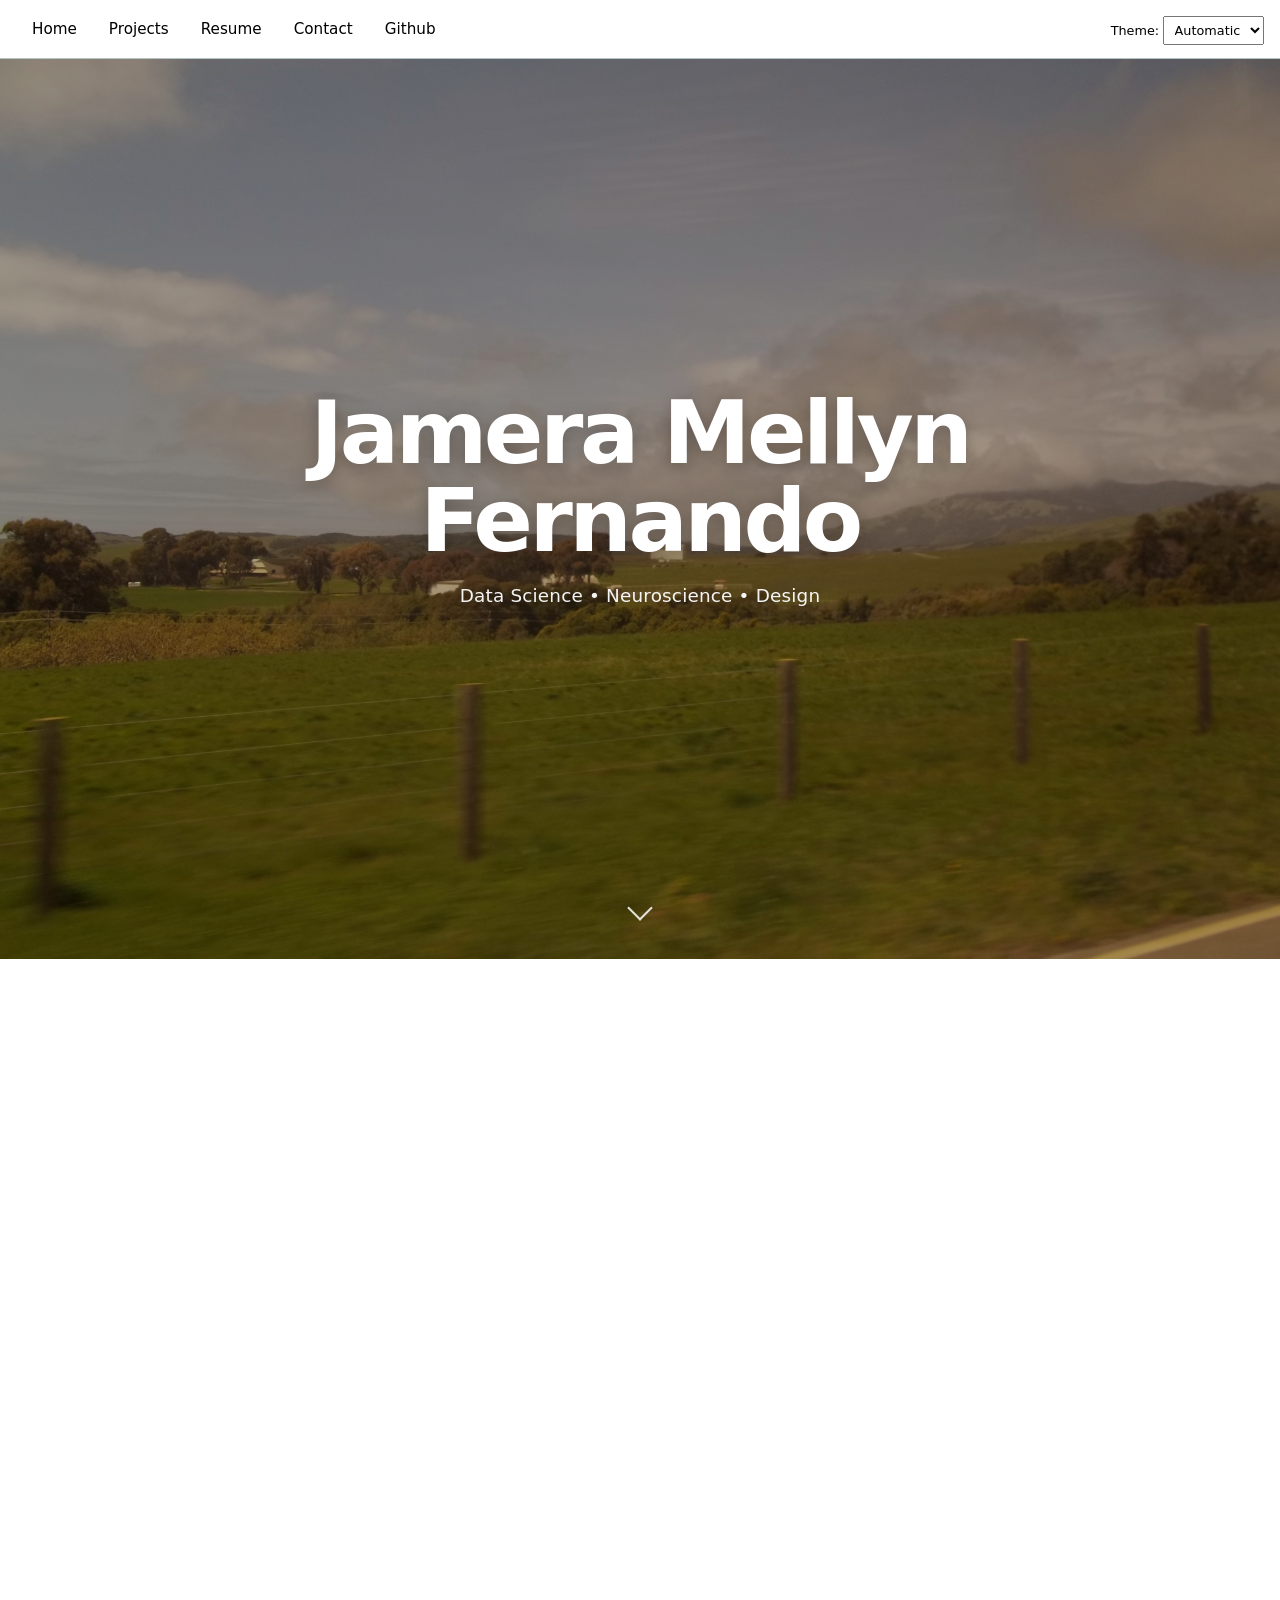
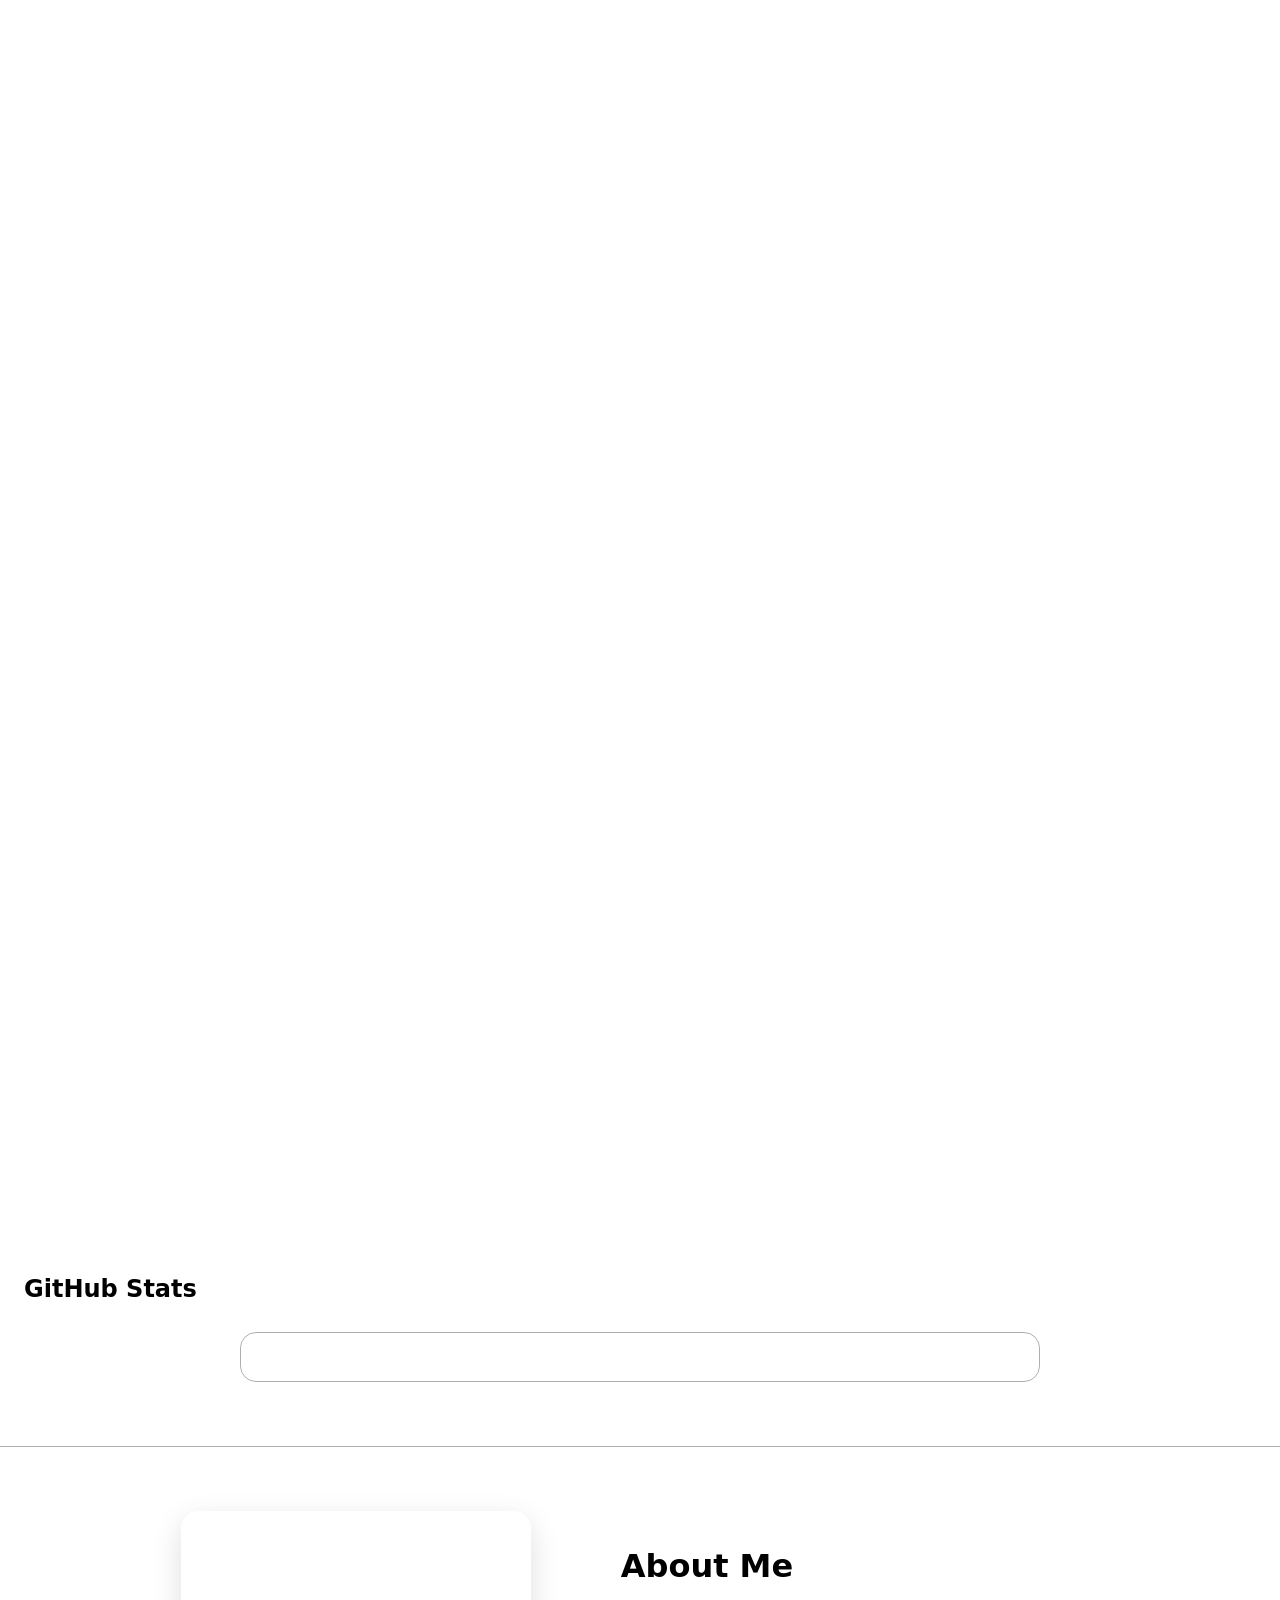
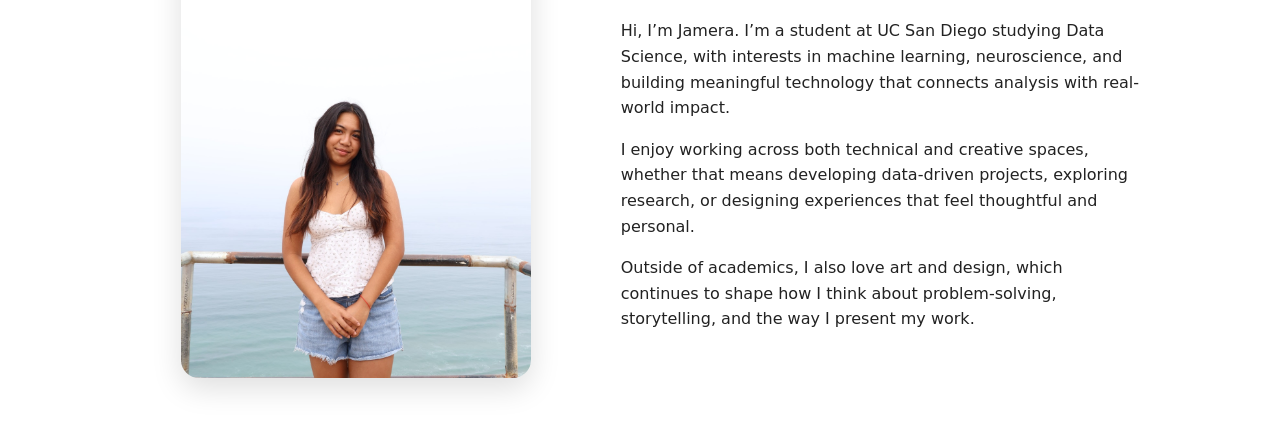
==== index.html @ cb75e7e5 "try_again" ====
<!DOCTYPE html>
<html lang="en">
<head>
  <meta charset="UTF-8">
  <meta name="viewport" content="width=device-width, initial-scale=1.0">
  <title>Jamera Fernando Portfolio</title>

  <script type="module" src="./global.js"></script>
  <script src="index.js" type="module" defer></script>


  
  <style>
    html {
      --color-accent: rgba(186, 206, 215, 1);
      accent-color: var(--color-accent);
      scroll-behavior: smooth;
      color-scheme: light dark;
    }

    .color-scheme {
      position: absolute;
      top: 1rem;
      right: 1rem;
      font-size: 80%;
      z-index: 1001;
    }

    select {
      font: inherit;
      padding: 0.3rem 0.4rem;
    }
  
    * {
      box-sizing: border-box;
    }
  
    body {
      margin: 0;
      font-family: Inter, ui-sans-serif, system-ui, -apple-system, BlinkMacSystemFont, "Segoe UI", sans-serif;
      line-height: 1.6;
      background: Canvas;
      color: CanvasText;
    }
  
    nav {
      --border-color: oklch(50% 10% 200 / 40%);
      position: sticky;
      top: 0;
      z-index: 1000;
      backdrop-filter: blur(8px);
      border-bottom: 1px solid var(--border-color);
      padding: 0.5rem 1rem;
    }
  
    nav a {
      display: inline-block;
      text-decoration: none;
      color: inherit;
      padding: 0.55rem 1rem;
      border-radius: 0.5rem;
      transition: background-color 0.2s ease, color 0.2s ease;
      font-size: 0.95rem;
    }
  
    nav a:hover {
      background-color: color-mix(in oklch, var(--color-accent), canvas 85%);
    }
  
    nav a.current {
      background-color: color-mix(in oklch, var(--color-accent), canvas 80%);
      font-weight: 600;
    }
  
    section {
      padding: 4rem 1.5rem;
    }
  
    .hero {
      min-height: 100vh;
      display: flex;
      align-items: center;
      justify-content: center;
      text-align: center;
      position: relative;
      padding: 2rem;
      background: url("images/IMG_1749.JPG") center / cover no-repeat;
      overflow: hidden;
    }
  
    .hero::before {
      content: "";
      position: absolute;
      inset: 0;
      background: rgba(0, 0, 0, 0.35);
      z-index: 0;
    }
  
    .hero-content {
      position: relative;
      z-index: 1;
      color: white;
      text-align: center;
      max-width: 800px;
      padding: 0 1rem;
    }
  
    .hero-content h1 {
      font-size: clamp(2.8rem, 7vw, 5.5rem);
      margin: 0;
      letter-spacing: -0.04em;
      line-height: 1;
      text-shadow: 0 4px 18px rgba(0, 0, 0, 0.25);
    }
  
    .hero-content p {
      margin-top: 1rem;
      font-size: 1.15rem;
      opacity: 0.95;
      letter-spacing: 0.01em;
      text-shadow: 0 2px 10px rgba(0, 0, 0, 0.25);
    }
  
    .scroll-arrow {
      position: absolute;
      bottom: 2rem;
      left: 50%;
      transform: translateX(-50%);
      width: 28px;
      height: 28px;
      z-index: 1;
      opacity: 0.85;
      transition: transform 0.2s ease, opacity 0.2s ease;
    }
  
    .scroll-arrow::before {
      content: "";
      display: block;
      width: 16px;
      height: 16px;
      margin: 0 auto;
      border-right: 2px solid white;
      border-bottom: 2px solid white;
      transform: rotate(45deg);
    }
  
    .scroll-arrow:hover {
      transform: translateX(-50%) translateY(4px);
      opacity: 1;
    }
  
    .about {
      background: Canvas;
      border-top: 1px solid color-mix(in oklch, CanvasText, Canvas 75%);
    }
  
    .about-container {
      max-width: 1000px;
      margin: 0 auto;
      display: grid;
      grid-template-columns: 1fr 1.2fr;
      gap: 3rem;
      align-items: center;
    }
  
    .about img {
      width: 100%;
      max-width: 350px;
      border-radius: 18px;
      display: block;
      margin: 0 auto;
      box-shadow: 0 10px 30px color-mix(in oklch, CanvasText, Canvas 90%);
    }
  
    .about-text h2 {
      margin-top: 0;
      font-size: 2rem;
    }
  
    .about-text p {
      font-size: 1rem;
      color: color-mix(in oklch, CanvasText, Canvas 25%);
      margin-bottom: 1rem;
    }
  
    .fade-section {
      opacity: 0;
      transform: translateY(32px);
      transition: opacity 0.8s ease, transform 0.8s ease;
      will-change: opacity, transform;
    }
  
    .fade-section.visible {
      opacity: 1;
      transform: translateY(0);
    }
  
    @media (max-width: 768px) {
      .about-container {
        grid-template-columns: 1fr;
        text-align: center;
      }
  
      .hero-content h1 {
        font-size: clamp(2.4rem, 11vw, 4rem);
      }
  
      .hero-content p {
        font-size: 1rem;
      }
  
      .about-text h2 {
        font-size: 1.7rem;
      }
    }
    .projects {
      display: grid;
      grid-template-columns: repeat(3, minmax(0, 1fr));
      gap: 1.5rem;
    }

    /*
    .projects article img {
      width: 100%;
      height: 150px;      
      object-fit: cover;   
      border-radius: 12px;
    }
    */

    .projects article {
      border: 1px solid color-mix(in oklch, CanvasText, Canvas 75%);
      border-radius: 16px;
      padding: 1rem;
    }

    /* ==========================
      GITHUB STATS STYLING
      ========================== */

    #profile-stats {
      max-width: 800px;
      margin: 1.5rem auto 0;
      padding: 1.5rem;
      border: 1px solid color-mix(in oklch, CanvasText, Canvas 75%);
      border-radius: 16px;
      background: Canvas;
    }

    #profile-stats dl {
      display: grid;
      grid-template-columns: repeat(4, 1fr);
      text-align: center;
      gap: 0.5rem;
      margin: 0;
    }

    #profile-stats dt {
      grid-row: 1;
      font-size: 0.9rem;
      color: color-mix(in oklch, CanvasText, Canvas 40%);
    }

    #profile-stats dd {
      grid-row: 2;
      margin: 0;
      font-size: 1.5rem;
      font-weight: 600;
    }
  </style>
</head>

<body>
  <!-- <ul>
    <li><a href="#home" class="nav-link ">Home</a></li>
    <li><a href="#about" class="nav-link">About</a></li>
    <li><a href="projects/">Projects</a></li>
    <li><a href="resume/">Resume</a></li>
    <li><a href="contact/">Contact</a></li>
    <li><a href="https://github.com/jameramellyn" target="_blank">Github</a></li>
  </ul> -->

  <section id="home" class="hero fade-section">
    <div class="hero-content">
      <h1>Jamera Mellyn Fernando</h1>
      <p>Data Science • Neuroscience • Design</p>
    </div>

    <a href="#about" class="scroll-arrow" aria-label="Scroll down"></a>
  </section>

  <section class="latest-projects fade-section">
    <h2>Latest Projects</h2>
    <div class="projects">
      <!-- Dynamically added projects go here -->
    </div>
  </section>
  
  <section class="github-stats fade-section">
    <h2>GitHub Stats</h2>
    <div id="profile-stats">
      <!-- Dynamically added GitHub stats go here -->
    </div>
  </section>

  <section id="about" class="about fade-section">
    <div class="about-container">
      <div class="about-image">
        <img src="images/IMG_3973.JPG" alt="Portrait of Jamera Fernando">
      </div>

      <div class="about-text">
        <h2>About Me</h2>
        <p>
          Hi, I’m Jamera. I’m a student at UC San Diego studying Data Science, with interests in machine learning,
          neuroscience, and building meaningful technology that connects analysis with real-world impact.
        </p>
        <p>
          I enjoy working across both technical and creative spaces, whether that means developing data-driven projects,
          exploring research, or designing experiences that feel thoughtful and personal.
        </p>
        <p>
          Outside of academics, I also love art and design, which continues to shape how I think about problem-solving,
          storytelling, and the way I present my work.
        </p>
      </div>
    </div>
  </section>

  <script>
    const fadeSections = document.querySelectorAll('.fade-section');

    const fadeObserver = new IntersectionObserver((entries) => {
      entries.forEach((entry) => {
        if (entry.isIntersecting) {
          entry.target.classList.add('visible');
        }
      });
    }, {
      threshold: 0.15
    });

    fadeSections.forEach((section) => {
      fadeObserver.observe(section);
    });

    // const sections = document.querySelectorAll('section[id]');
    // const navLinks = document.querySelectorAll('.nav-link');

    // const navObserver = new IntersectionObserver((entries) => {
    //   entries.forEach((entry) => {
    //     if (entry.isIntersecting) {
    //       const activeId = entry.target.getAttribute('id');

    //       navLinks.forEach((link) => {
    //         link.classList.remove('current');
    //         if (link.getAttribute('href') === `#${activeId}`) {
    //           link.classList.add('current');
    //         }
    //       });
    //     }
    //   });
    // }, {
    //   threshold: 0.55
    // });

    // sections.forEach((section) => {
    //   navObserver.observe(section);
    // });
  </script>
</body>
</html>
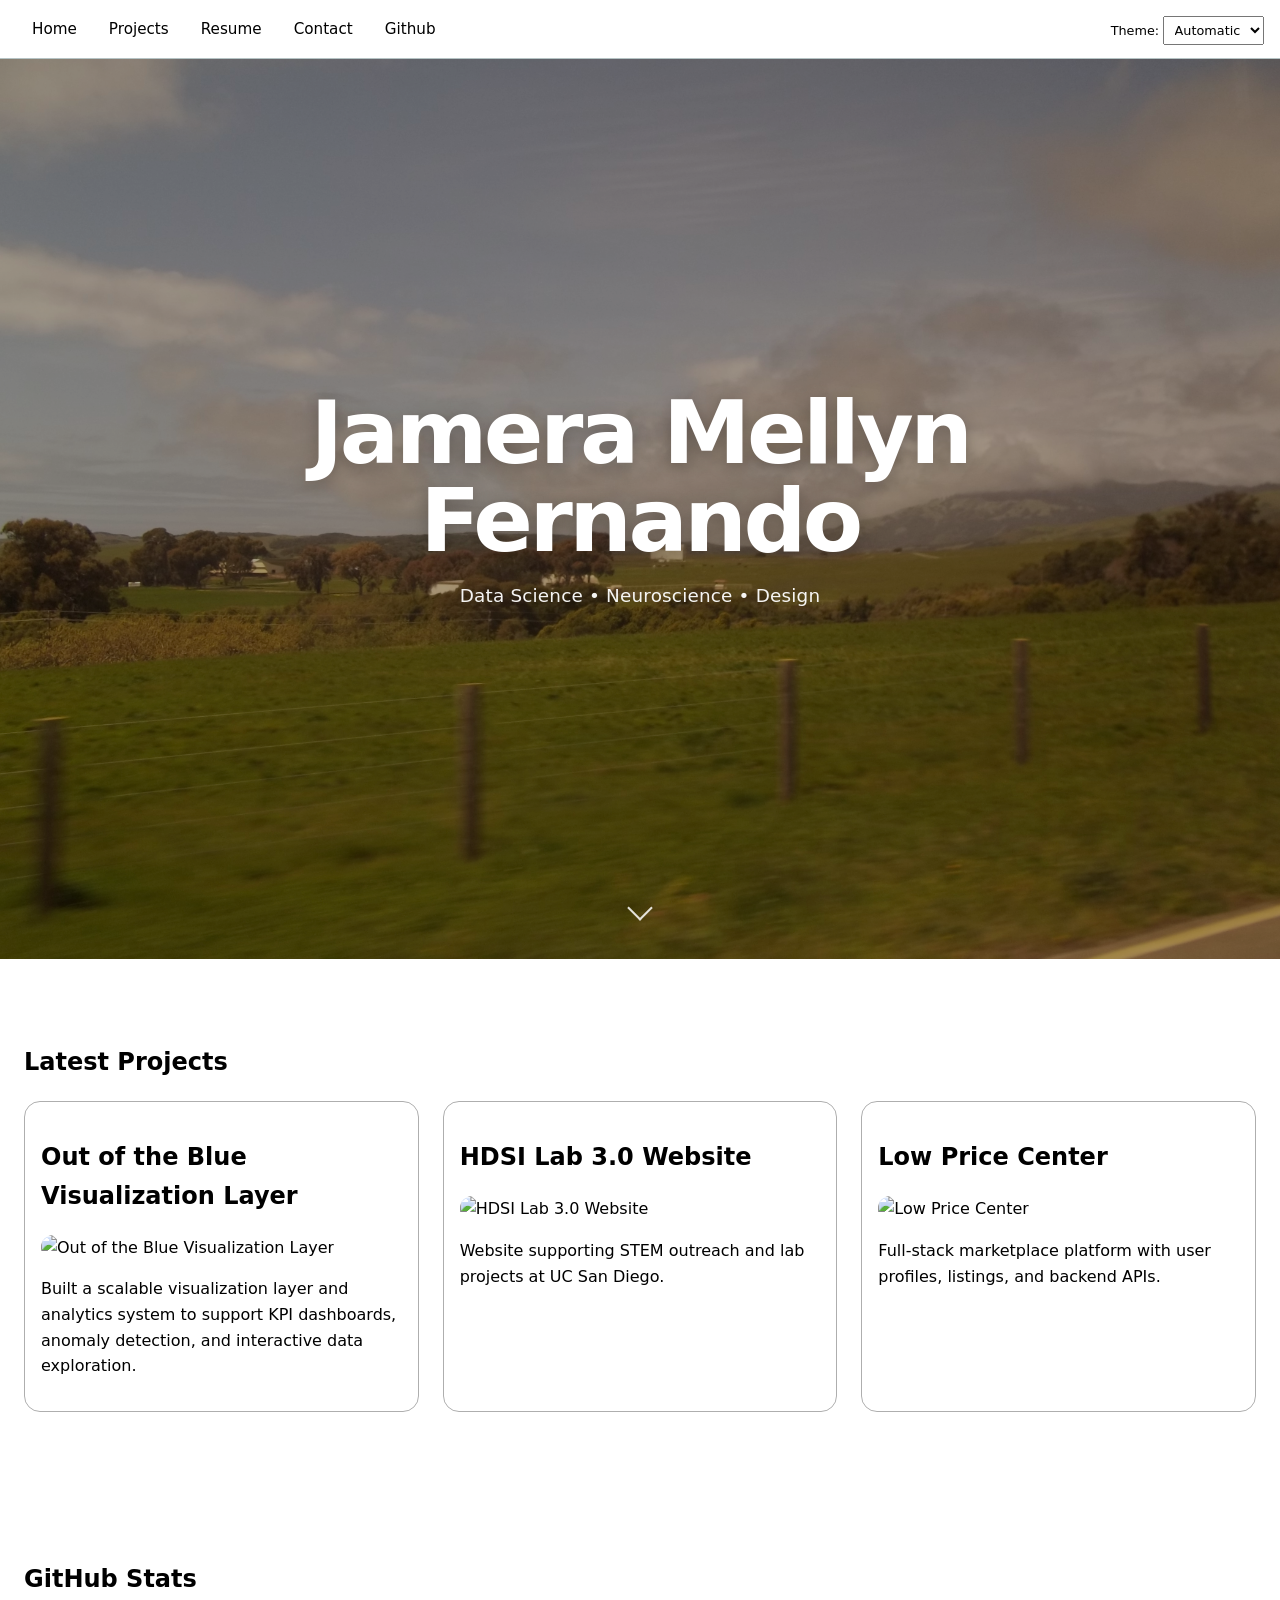
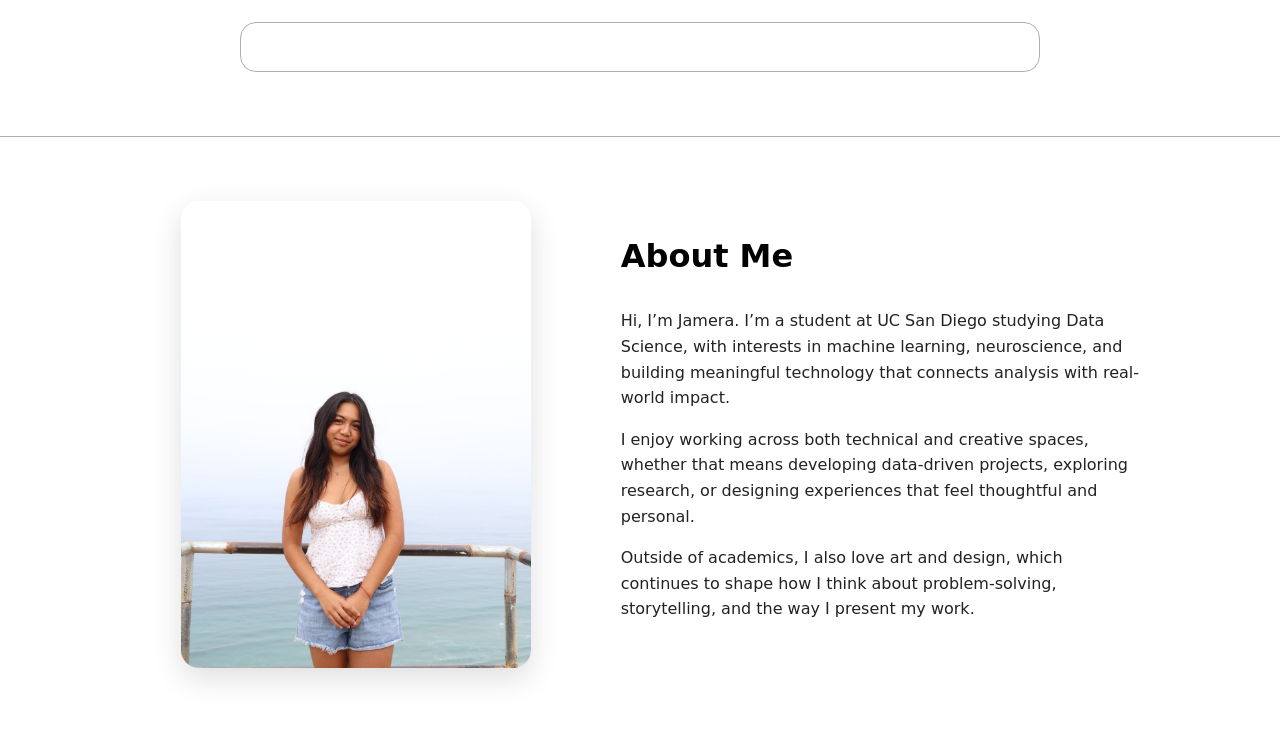
==== commit f0196ec4: "changing_img_paths" ====
--- a/index.html
+++ b/index.html
@@ -219,14 +219,12 @@
       gap: 1.5rem;
     }
 
-    /*
     .projects article img {
       width: 100%;
       height: 150px;      
       object-fit: cover;   
       border-radius: 12px;
     }
-    */
 
     .projects article {
       border: 1px solid color-mix(in oklch, CanvasText, Canvas 75%);
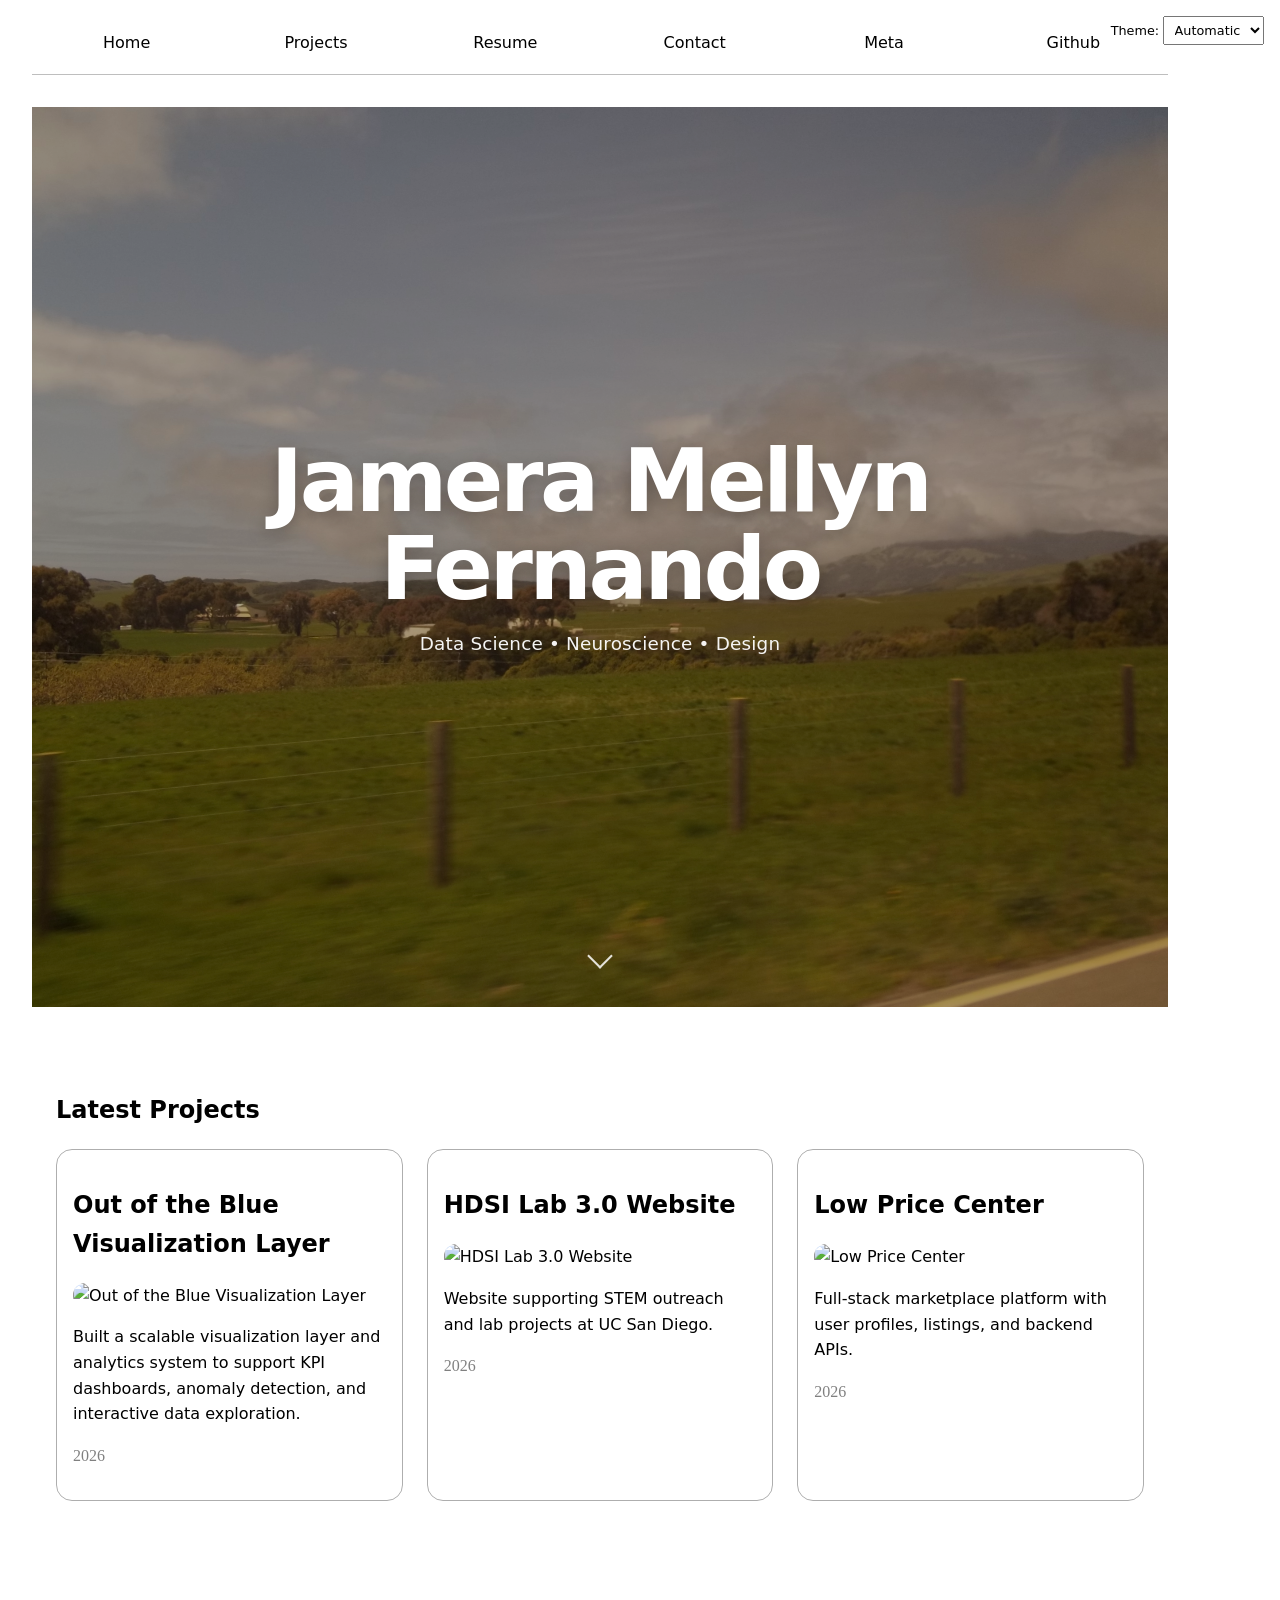
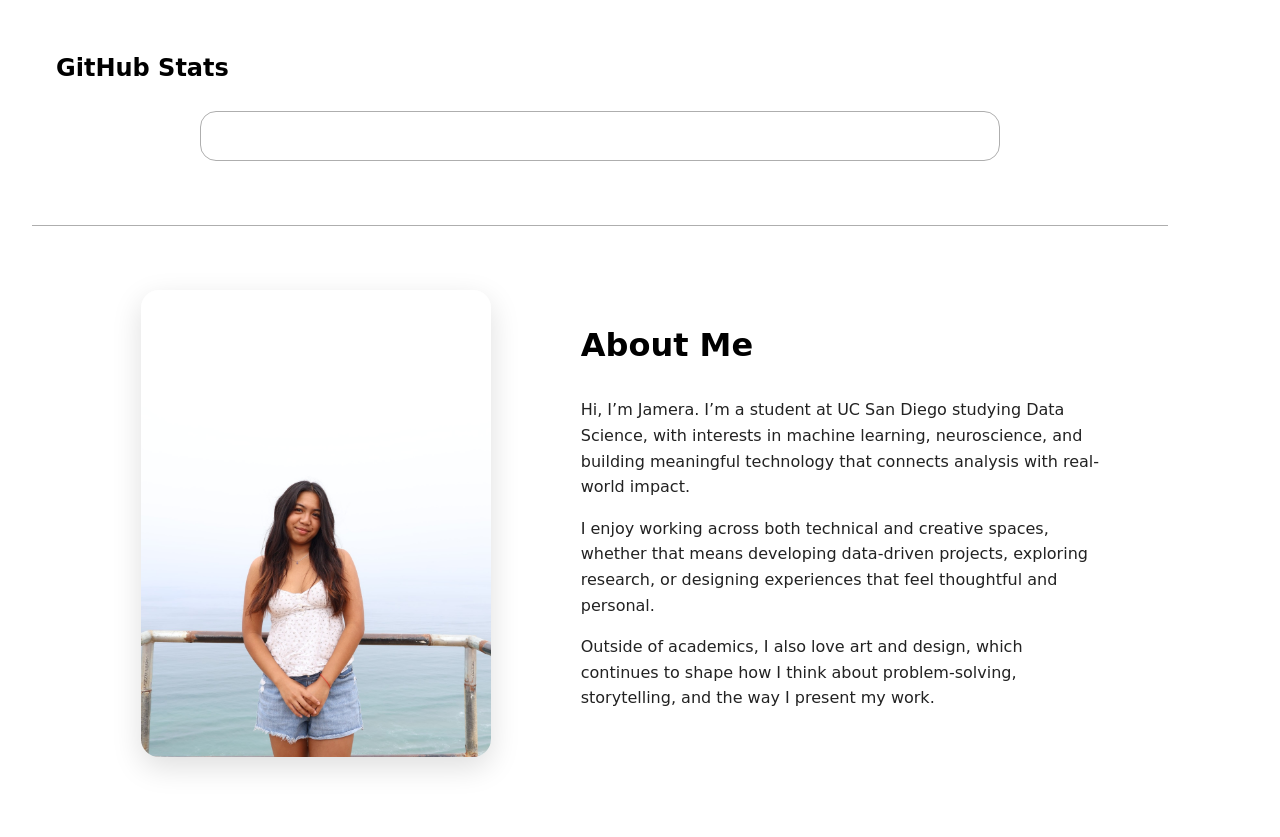
==== commit b882a06b: "fixing css" ====
--- a/index.html
+++ b/index.html
@@ -1,15 +1,16 @@
 <!DOCTYPE html>
 <html lang="en">
 <head>
-  <meta charset="UTF-8">
-  <meta name="viewport" content="width=device-width, initial-scale=1.0">
+  <meta charset="UTF-8" />
+  <meta name="viewport" content="width=device-width, initial-scale=1.0" />
+
   <title>Jamera Fernando Portfolio</title>
 
   <script type="module" src="./global.js"></script>
   <script src="index.js" type="module" defer></script>
 
-
-  
+  <link rel="stylesheet" href="style.css" />
+
   <style>
     html {
       --color-accent: rgba(186, 206, 215, 1);
@@ -18,8 +19,21 @@
       color-scheme: light dark;
     }
 
+    * {
+      box-sizing: border-box;
+    }
+
+    body {
+      margin: 0;
+      font-family: Inter, ui-sans-serif, system-ui, -apple-system,
+        BlinkMacSystemFont, "Segoe UI", sans-serif;
+      line-height: 1.6;
+      background: Canvas;
+      color: CanvasText;
+    }
+
     .color-scheme {
-      position: absolute;
+      position: fixed;
       top: 1rem;
       right: 1rem;
       font-size: 80%;
@@ -30,52 +44,15 @@
       font: inherit;
       padding: 0.3rem 0.4rem;
     }
-  
-    * {
-      box-sizing: border-box;
-    }
-  
-    body {
-      margin: 0;
-      font-family: Inter, ui-sans-serif, system-ui, -apple-system, BlinkMacSystemFont, "Segoe UI", sans-serif;
-      line-height: 1.6;
-      background: Canvas;
-      color: CanvasText;
-    }
-  
-    nav {
-      --border-color: oklch(50% 10% 200 / 40%);
-      position: sticky;
-      top: 0;
-      z-index: 1000;
-      backdrop-filter: blur(8px);
-      border-bottom: 1px solid var(--border-color);
-      padding: 0.5rem 1rem;
-    }
-  
-    nav a {
-      display: inline-block;
-      text-decoration: none;
-      color: inherit;
-      padding: 0.55rem 1rem;
-      border-radius: 0.5rem;
-      transition: background-color 0.2s ease, color 0.2s ease;
-      font-size: 0.95rem;
-    }
-  
-    nav a:hover {
-      background-color: color-mix(in oklch, var(--color-accent), canvas 85%);
-    }
-  
-    nav a.current {
-      background-color: color-mix(in oklch, var(--color-accent), canvas 80%);
-      font-weight: 600;
-    }
-  
+
     section {
       padding: 4rem 1.5rem;
     }
-  
+
+    /* ==========================
+      HERO
+      ========================== */
+
     .hero {
       min-height: 100vh;
       display: flex;
@@ -87,7 +64,7 @@
       background: url("images/IMG_1749.JPG") center / cover no-repeat;
       overflow: hidden;
     }
-  
+
     .hero::before {
       content: "";
       position: absolute;
@@ -95,7 +72,7 @@
       background: rgba(0, 0, 0, 0.35);
       z-index: 0;
     }
-  
+
     .hero-content {
       position: relative;
       z-index: 1;
@@ -104,7 +81,7 @@
       max-width: 800px;
       padding: 0 1rem;
     }
-  
+
     .hero-content h1 {
       font-size: clamp(2.8rem, 7vw, 5.5rem);
       margin: 0;
@@ -112,7 +89,7 @@
       line-height: 1;
       text-shadow: 0 4px 18px rgba(0, 0, 0, 0.25);
     }
-  
+
     .hero-content p {
       margin-top: 1rem;
       font-size: 1.15rem;
@@ -120,7 +97,7 @@
       letter-spacing: 0.01em;
       text-shadow: 0 2px 10px rgba(0, 0, 0, 0.25);
     }
-  
+
     .scroll-arrow {
       position: absolute;
       bottom: 2rem;
@@ -132,7 +109,7 @@
       opacity: 0.85;
       transition: transform 0.2s ease, opacity 0.2s ease;
     }
-  
+
     .scroll-arrow::before {
       content: "";
       display: block;
@@ -143,17 +120,21 @@
       border-bottom: 2px solid white;
       transform: rotate(45deg);
     }
-  
+
     .scroll-arrow:hover {
       transform: translateX(-50%) translateY(4px);
       opacity: 1;
     }
-  
+
+    /* ==========================
+      ABOUT
+      ========================== */
+
     .about {
       background: Canvas;
       border-top: 1px solid color-mix(in oklch, CanvasText, Canvas 75%);
     }
-  
+
     .about-container {
       max-width: 1000px;
       margin: 0 auto;
@@ -162,7 +143,7 @@
       gap: 3rem;
       align-items: center;
     }
-  
+
     .about img {
       width: 100%;
       max-width: 350px;
@@ -171,48 +152,22 @@
       margin: 0 auto;
       box-shadow: 0 10px 30px color-mix(in oklch, CanvasText, Canvas 90%);
     }
-  
+
     .about-text h2 {
       margin-top: 0;
       font-size: 2rem;
     }
-  
+
     .about-text p {
       font-size: 1rem;
       color: color-mix(in oklch, CanvasText, Canvas 25%);
       margin-bottom: 1rem;
     }
-  
-    .fade-section {
-      opacity: 0;
-      transform: translateY(32px);
-      transition: opacity 0.8s ease, transform 0.8s ease;
-      will-change: opacity, transform;
-    }
-  
-    .fade-section.visible {
-      opacity: 1;
-      transform: translateY(0);
-    }
-  
-    @media (max-width: 768px) {
-      .about-container {
-        grid-template-columns: 1fr;
-        text-align: center;
-      }
-  
-      .hero-content h1 {
-        font-size: clamp(2.4rem, 11vw, 4rem);
-      }
-  
-      .hero-content p {
-        font-size: 1rem;
-      }
-  
-      .about-text h2 {
-        font-size: 1.7rem;
-      }
-    }
+
+    /* ==========================
+      PROJECTS
+      ========================== */
+
     .projects {
       display: grid;
       grid-template-columns: repeat(3, minmax(0, 1fr));
@@ -221,8 +176,8 @@
 
     .projects article img {
       width: 100%;
-      height: 150px;      
-      object-fit: cover;   
+      height: 150px;
+      object-fit: cover;
       border-radius: 12px;
     }
 
@@ -233,7 +188,7 @@
     }
 
     /* ==========================
-      GITHUB STATS STYLING
+      GITHUB STATS
       ========================== */
 
     #profile-stats {
@@ -265,19 +220,58 @@
       font-size: 1.5rem;
       font-weight: 600;
     }
+
+    /* ==========================
+      FADE ANIMATION
+      ========================== */
+
+    .fade-section {
+      opacity: 0;
+      transform: translateY(32px);
+      transition: opacity 0.8s ease, transform 0.8s ease;
+      will-change: opacity, transform;
+    }
+
+    .fade-section.visible {
+      opacity: 1;
+      transform: translateY(0);
+    }
+
+    /* ==========================
+      RESPONSIVE
+      ========================== */
+
+    @media (max-width: 768px) {
+      .about-container {
+        grid-template-columns: 1fr;
+        text-align: center;
+      }
+
+      .projects {
+        grid-template-columns: 1fr;
+      }
+
+      .hero-content h1 {
+        font-size: clamp(2.4rem, 11vw, 4rem);
+      }
+
+      .hero-content p {
+        font-size: 1rem;
+      }
+
+      .about-text h2 {
+        font-size: 1.7rem;
+      }
+
+      #profile-stats dl {
+        grid-template-columns: repeat(2, 1fr);
+        row-gap: 1rem;
+      }
+    }
   </style>
 </head>
 
 <body>
-  <!-- <ul>
-    <li><a href="#home" class="nav-link ">Home</a></li>
-    <li><a href="#about" class="nav-link">About</a></li>
-    <li><a href="projects/">Projects</a></li>
-    <li><a href="resume/">Resume</a></li>
-    <li><a href="contact/">Contact</a></li>
-    <li><a href="https://github.com/jameramellyn" target="_blank">Github</a></li>
-  </ul> -->
-
   <section id="home" class="hero fade-section">
     <div class="hero-content">
       <h1>Jamera Mellyn Fernando</h1>
@@ -289,36 +283,49 @@
 
   <section class="latest-projects fade-section">
     <h2>Latest Projects</h2>
+
     <div class="projects">
-      <!-- Dynamically added projects go here -->
+      <!-- JS inserts projects here -->
     </div>
   </section>
-  
+
   <section class="github-stats fade-section">
     <h2>GitHub Stats</h2>
+
     <div id="profile-stats">
-      <!-- Dynamically added GitHub stats go here -->
+      <!-- JS inserts GitHub stats here -->
     </div>
   </section>
 
   <section id="about" class="about fade-section">
     <div class="about-container">
       <div class="about-image">
-        <img src="images/IMG_3973.JPG" alt="Portrait of Jamera Fernando">
+        <img
+          src="images/IMG_3973.JPG"
+          alt="Portrait of Jamera Fernando"
+        />
       </div>
 
       <div class="about-text">
         <h2>About Me</h2>
+
         <p>
-          Hi, I’m Jamera. I’m a student at UC San Diego studying Data Science, with interests in machine learning,
-          neuroscience, and building meaningful technology that connects analysis with real-world impact.
+          Hi, I’m Jamera. I’m a student at UC San Diego studying Data
+          Science, with interests in machine learning, neuroscience, and
+          building meaningful technology that connects analysis with
+          real-world impact.
         </p>
+
         <p>
-          I enjoy working across both technical and creative spaces, whether that means developing data-driven projects,
-          exploring research, or designing experiences that feel thoughtful and personal.
+          I enjoy working across both technical and creative spaces,
+          whether that means developing data-driven projects, exploring
+          research, or designing experiences that feel thoughtful and
+          personal.
         </p>
+
         <p>
-          Outside of academics, I also love art and design, which continues to shape how I think about problem-solving,
+          Outside of academics, I also love art and design, which
+          continues to shape how I think about problem-solving,
           storytelling, and the way I present my work.
         </p>
       </div>
@@ -326,45 +333,24 @@
   </section>
 
   <script>
-    const fadeSections = document.querySelectorAll('.fade-section');
-
-    const fadeObserver = new IntersectionObserver((entries) => {
-      entries.forEach((entry) => {
-        if (entry.isIntersecting) {
-          entry.target.classList.add('visible');
-        }
-      });
-    }, {
-      threshold: 0.15
-    });
+    const fadeSections = document.querySelectorAll(".fade-section");
+
+    const fadeObserver = new IntersectionObserver(
+      (entries) => {
+        entries.forEach((entry) => {
+          if (entry.isIntersecting) {
+            entry.target.classList.add("visible");
+          }
+        });
+      },
+      {
+        threshold: 0.15,
+      }
+    );
 
     fadeSections.forEach((section) => {
       fadeObserver.observe(section);
     });
-
-    // const sections = document.querySelectorAll('section[id]');
-    // const navLinks = document.querySelectorAll('.nav-link');
-
-    // const navObserver = new IntersectionObserver((entries) => {
-    //   entries.forEach((entry) => {
-    //     if (entry.isIntersecting) {
-    //       const activeId = entry.target.getAttribute('id');
-
-    //       navLinks.forEach((link) => {
-    //         link.classList.remove('current');
-    //         if (link.getAttribute('href') === `#${activeId}`) {
-    //           link.classList.add('current');
-    //         }
-    //       });
-    //     }
-    //   });
-    // }, {
-    //   threshold: 0.55
-    // });
-
-    // sections.forEach((section) => {
-    //   navObserver.observe(section);
-    // });
   </script>
 </body>
 </html>
--- a/style.css
+++ b/style.css
@@ -0,0 +1,279 @@
+html {
+  color-scheme: light dark;
+}
+
+/* ==========================
+  GLOBAL
+  ========================== */
+
+body {
+  font: 100%/1.5 system-ui;
+  max-width: 1200px;
+  margin: 0 auto;
+  padding: 1rem 2rem;
+}
+
+/* ==========================
+  NAVBAR
+  ========================== */
+
+nav {
+  display: flex;
+  justify-content: center;
+  align-items: center;
+  gap: 0;
+  margin-bottom: 2rem;
+  border-bottom: 1px solid
+    color-mix(in oklch, CanvasText, Canvas 80%);
+  background: Canvas;
+  position: sticky;
+  top: 0;
+  z-index: 1000;
+}
+
+nav a {
+  flex: 1;
+  text-align: center;
+  text-decoration: none;
+  color: inherit;
+  padding: 0.85rem 1rem;
+  border-bottom: 0.35em solid transparent;
+  transition:
+    background-color 0.2s ease,
+    border-color 0.2s ease;
+}
+
+nav a:hover {
+  border-bottom-color:
+    color-mix(in oklch, CanvasText, Canvas 35%);
+  background:
+    color-mix(in oklch, CanvasText, Canvas 92%);
+}
+
+nav a.current {
+  border-bottom-color: var(--color-accent, CanvasText);
+  font-weight: 700;
+}
+
+/* ==========================
+  THEME SWITCHER
+  ========================== */
+
+.color-scheme {
+  position: fixed;
+  top: 0.75rem;
+  right: 1rem;
+  font-size: 0.85rem;
+  z-index: 1001;
+}
+
+/* ==========================
+  PROJECTS
+  ========================== */
+
+.project-year {
+  color: gray;
+  font-family: Baskerville, serif;
+  font-variant-numeric: oldstyle-nums;
+  margin-top: 0.25rem;
+}
+
+.chart-container {
+  display: flex;
+  align-items: center;
+  gap: 1.5rem;
+}
+
+#projects-pie-plot {
+  max-width: 20em;
+  margin-block: 2em;
+  flex-shrink: 0;
+}
+
+#projects-pie-plot path {
+  transition: 300ms;
+  cursor: pointer;
+}
+
+#projects-pie-plot:has(path:hover)
+  path:not(:hover) {
+  opacity: 0.5;
+}
+
+.legend {
+  flex: 1;
+  display: grid;
+  grid-template-columns:
+    repeat(auto-fill, minmax(9em, 1fr));
+  gap: 1.75rem;
+  list-style: none;
+  margin: 0;
+  padding: 1rem;
+  border: 1px solid
+    color-mix(in oklch, CanvasText, Canvas 75%);
+  border-radius: 12px;
+}
+
+.legend-item {
+  display: flex;
+  align-items: center;
+  gap: 0.5em;
+}
+
+.swatch {
+  width: 1em;
+  aspect-ratio: 1 / 1;
+  background: var(--color);
+  border-radius: 4px;
+  display: inline-block;
+}
+
+/* ==========================
+  SELECTED STATES
+  ========================== */
+
+.selected {
+  --color: oklch(60% 45% 0) !important;
+}
+
+.selected:is(path) {
+  fill: var(--color);
+}
+
+/* ==========================
+  SCATTERPLOT
+  ========================== */
+
+.gridlines line {
+  stroke: currentColor;
+  stroke-opacity: 0.12;
+  shape-rendering: crispEdges;
+}
+
+.gridlines path {
+  display: none;
+}
+
+.dots circle {
+  opacity: 0.85;
+  transition:
+    opacity 0.2s ease,
+    r 0.2s ease,
+    transform 0.2s ease;
+  transform-origin: center;
+}
+
+circle.selected {
+  fill: #ff6b6b;
+}
+
+@keyframes marching-ants {
+  to {
+    stroke-dashoffset: -8;
+  }
+}
+
+.selection {
+  fill-opacity: 0.1;
+  stroke: black;
+  stroke-opacity: 0.7;
+  stroke-dasharray: 5 3;
+  animation: marching-ants 2s linear infinite;
+}
+
+/* ==========================
+  META PAGE
+  ========================== */
+
+#commit-list {
+  display: flex;
+  flex-direction: column;
+  gap: 1rem;
+  padding: 0;
+  margin: 2rem 0;
+  list-style: none;
+}
+
+#commit-list li,
+.commit {
+  padding: 1rem;
+  border: 1px solid
+    color-mix(in oklch, CanvasText, Canvas 80%);
+  border-radius: 12px;
+  background: Canvas;
+}
+
+#commit-list h2,
+.commit h2 {
+  margin: 0 0 0.35rem;
+  font-size: 1rem;
+}
+
+#commit-list p,
+.commit p {
+  margin: 0.25rem 0;
+}
+
+/* ==========================
+  FILE VISUALIZATION
+  ========================== */
+
+.loc {
+  display: flex;
+  width: 0.5em;
+  aspect-ratio: 1;
+  background: var(--color);
+  border-radius: 50%;
+}
+
+#files {
+  display: grid;
+  grid-template-columns: 1fr 4fr;
+  margin: 1rem 0;
+  padding: 0;
+}
+
+#files > div {
+  grid-column: 1 / -1;
+  display: grid;
+  grid-template-columns: subgrid;
+  margin-bottom: 0.5rem;
+}
+
+#files dt {
+  grid-column: 1;
+}
+
+#files dd {
+  grid-column: 2;
+  display: flex;
+  flex-wrap: wrap;
+  align-items: start;
+  align-content: start;
+  gap: 0.15em;
+  padding-top: 0.6em;
+  margin-left: 0;
+}
+
+/* ==========================
+  RESPONSIVE
+  ========================== */
+
+@media (max-width: 768px) {
+  body {
+    padding: 1rem;
+  }
+
+  nav {
+    flex-wrap: wrap;
+  }
+
+  nav a {
+    flex: unset;
+    width: 50%;
+  }
+
+  .chart-container {
+    flex-direction: column;
+  }
+}
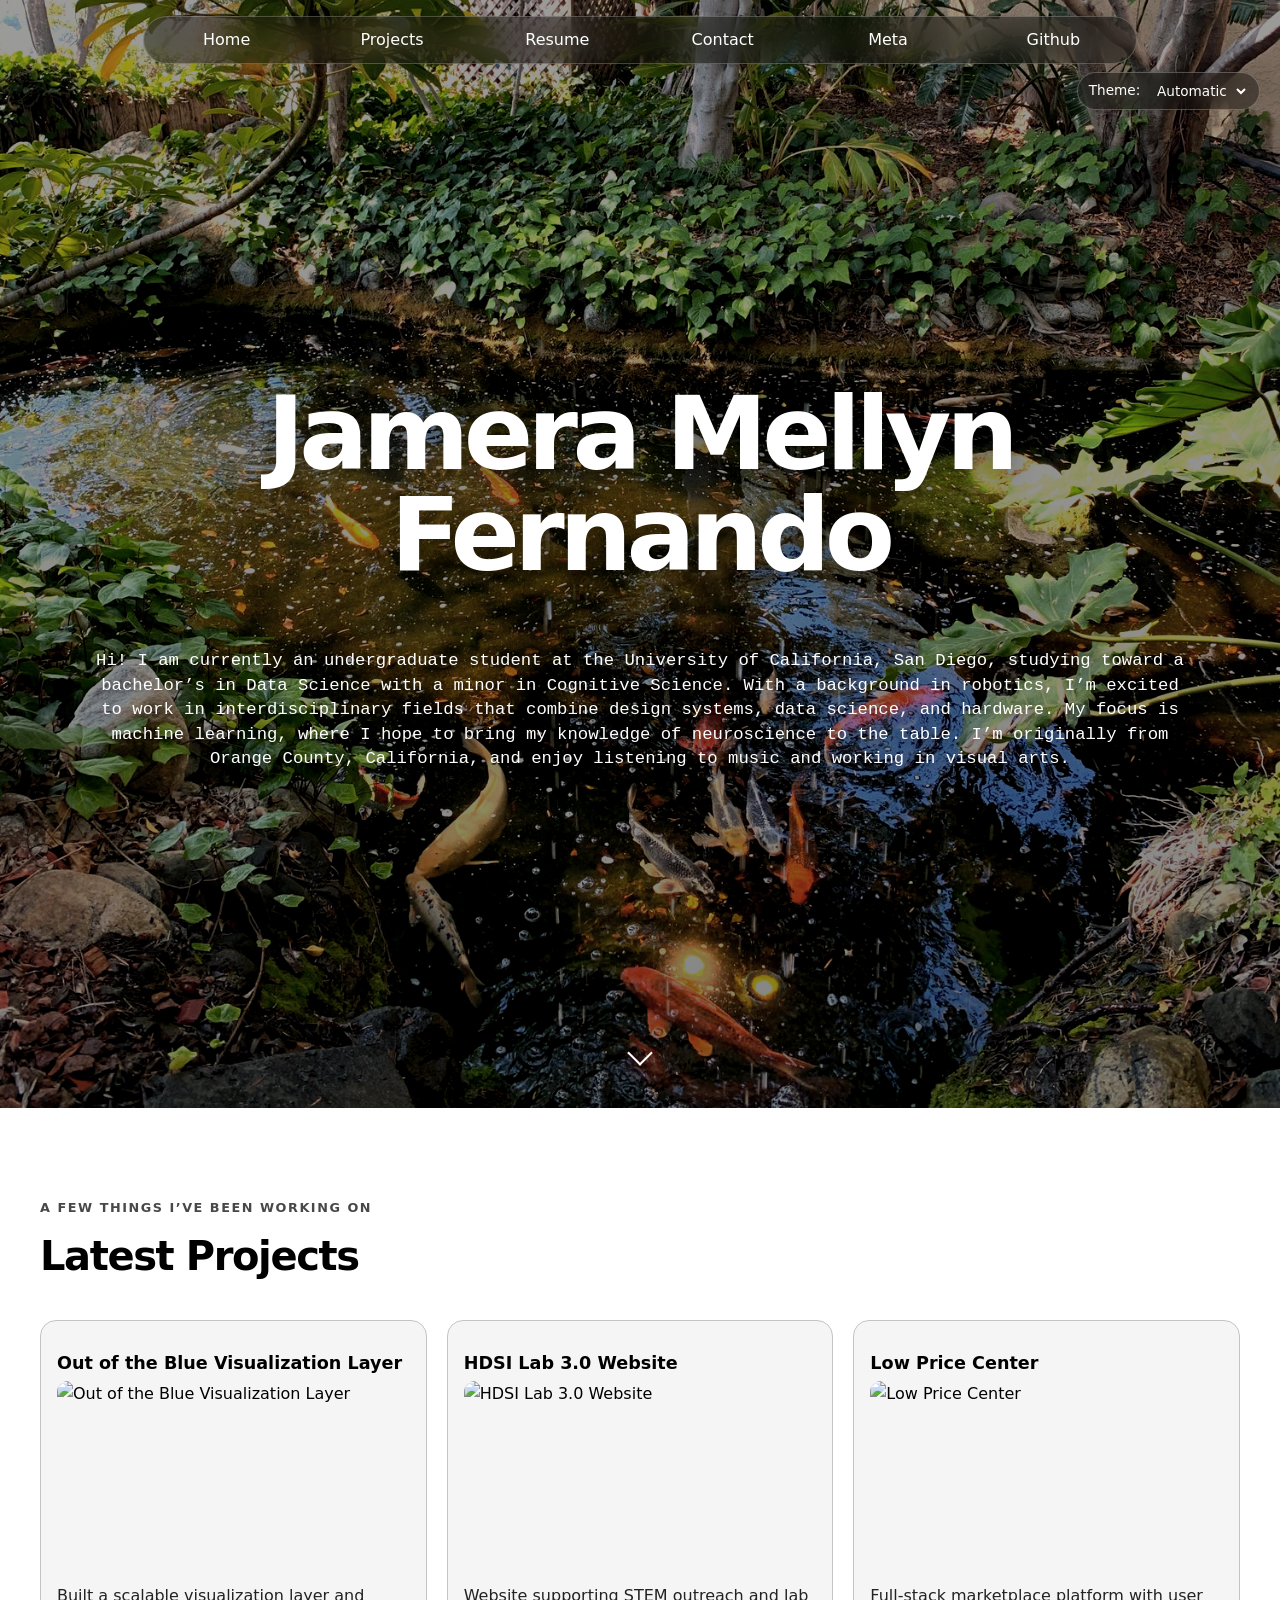
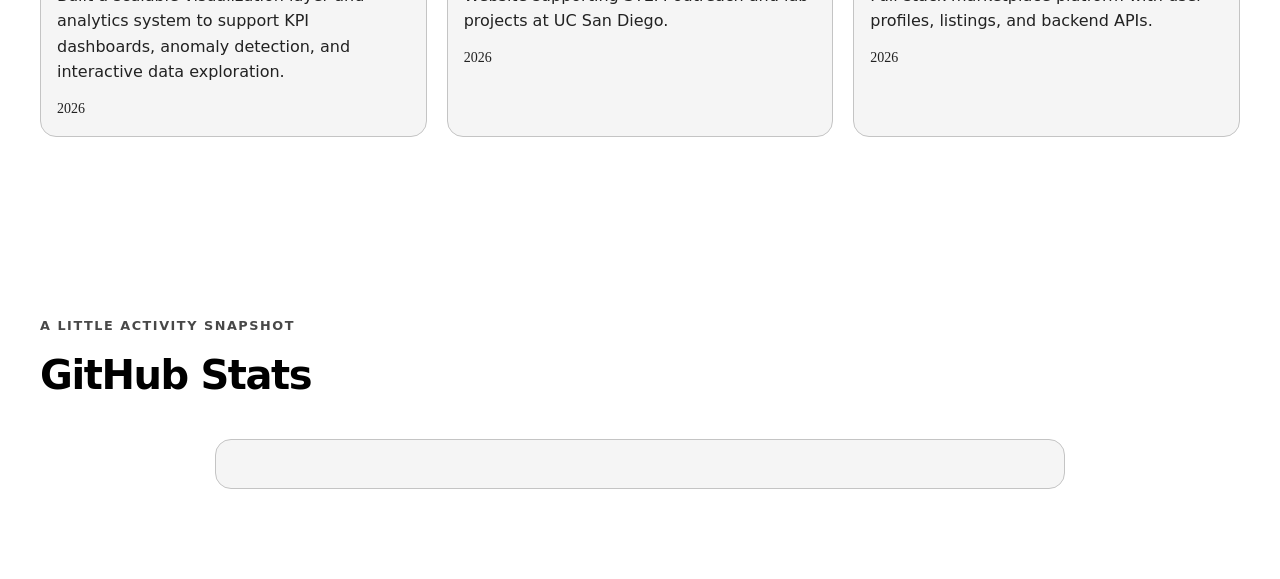
==== commit 1e8959e7: "Revamp portfolio homepage Co-authored-by: Copilot App <223556219+Copilot@users.noreply.github.com>" ====
--- a/index.html
+++ b/index.html
@@ -3,354 +3,55 @@
 <head>
   <meta charset="UTF-8" />
   <meta name="viewport" content="width=device-width, initial-scale=1.0" />
-
-  <title>Jamera Fernando Portfolio</title>
-
-  <script type="module" src="./global.js"></script>
-  <script src="index.js" type="module" defer></script>
+  <meta
+    name="description"
+    content="Jamera Mellyn Fernando is a UC San Diego data science student interested in machine learning, neuroscience, design, and robotics."
+  />
+  <title>Jamera Mellyn Fernando | Portfolio</title>
 
   <link rel="stylesheet" href="style.css" />
-
-  <style>
-    html {
-      --color-accent: rgba(186, 206, 215, 1);
-      accent-color: var(--color-accent);
-      scroll-behavior: smooth;
-      color-scheme: light dark;
-    }
-
-    * {
-      box-sizing: border-box;
-    }
-
-    body {
-      margin: 0;
-      font-family: Inter, ui-sans-serif, system-ui, -apple-system,
-        BlinkMacSystemFont, "Segoe UI", sans-serif;
-      line-height: 1.6;
-      background: Canvas;
-      color: CanvasText;
-    }
-
-    .color-scheme {
-      position: fixed;
-      top: 1rem;
-      right: 1rem;
-      font-size: 80%;
-      z-index: 1001;
-    }
-
-    select {
-      font: inherit;
-      padding: 0.3rem 0.4rem;
-    }
-
-    section {
-      padding: 4rem 1.5rem;
-    }
-
-    /* ==========================
-      HERO
-      ========================== */
-
-    .hero {
-      min-height: 100vh;
-      display: flex;
-      align-items: center;
-      justify-content: center;
-      text-align: center;
-      position: relative;
-      padding: 2rem;
-      background: url("images/IMG_1749.JPG") center / cover no-repeat;
-      overflow: hidden;
-    }
-
-    .hero::before {
-      content: "";
-      position: absolute;
-      inset: 0;
-      background: rgba(0, 0, 0, 0.35);
-      z-index: 0;
-    }
-
-    .hero-content {
-      position: relative;
-      z-index: 1;
-      color: white;
-      text-align: center;
-      max-width: 800px;
-      padding: 0 1rem;
-    }
-
-    .hero-content h1 {
-      font-size: clamp(2.8rem, 7vw, 5.5rem);
-      margin: 0;
-      letter-spacing: -0.04em;
-      line-height: 1;
-      text-shadow: 0 4px 18px rgba(0, 0, 0, 0.25);
-    }
-
-    .hero-content p {
-      margin-top: 1rem;
-      font-size: 1.15rem;
-      opacity: 0.95;
-      letter-spacing: 0.01em;
-      text-shadow: 0 2px 10px rgba(0, 0, 0, 0.25);
-    }
-
-    .scroll-arrow {
-      position: absolute;
-      bottom: 2rem;
-      left: 50%;
-      transform: translateX(-50%);
-      width: 28px;
-      height: 28px;
-      z-index: 1;
-      opacity: 0.85;
-      transition: transform 0.2s ease, opacity 0.2s ease;
-    }
-
-    .scroll-arrow::before {
-      content: "";
-      display: block;
-      width: 16px;
-      height: 16px;
-      margin: 0 auto;
-      border-right: 2px solid white;
-      border-bottom: 2px solid white;
-      transform: rotate(45deg);
-    }
-
-    .scroll-arrow:hover {
-      transform: translateX(-50%) translateY(4px);
-      opacity: 1;
-    }
-
-    /* ==========================
-      ABOUT
-      ========================== */
-
-    .about {
-      background: Canvas;
-      border-top: 1px solid color-mix(in oklch, CanvasText, Canvas 75%);
-    }
-
-    .about-container {
-      max-width: 1000px;
-      margin: 0 auto;
-      display: grid;
-      grid-template-columns: 1fr 1.2fr;
-      gap: 3rem;
-      align-items: center;
-    }
-
-    .about img {
-      width: 100%;
-      max-width: 350px;
-      border-radius: 18px;
-      display: block;
-      margin: 0 auto;
-      box-shadow: 0 10px 30px color-mix(in oklch, CanvasText, Canvas 90%);
-    }
-
-    .about-text h2 {
-      margin-top: 0;
-      font-size: 2rem;
-    }
-
-    .about-text p {
-      font-size: 1rem;
-      color: color-mix(in oklch, CanvasText, Canvas 25%);
-      margin-bottom: 1rem;
-    }
-
-    /* ==========================
-      PROJECTS
-      ========================== */
-
-    .projects {
-      display: grid;
-      grid-template-columns: repeat(3, minmax(0, 1fr));
-      gap: 1.5rem;
-    }
-
-    .projects article img {
-      width: 100%;
-      height: 150px;
-      object-fit: cover;
-      border-radius: 12px;
-    }
-
-    .projects article {
-      border: 1px solid color-mix(in oklch, CanvasText, Canvas 75%);
-      border-radius: 16px;
-      padding: 1rem;
-    }
-
-    /* ==========================
-      GITHUB STATS
-      ========================== */
-
-    #profile-stats {
-      max-width: 800px;
-      margin: 1.5rem auto 0;
-      padding: 1.5rem;
-      border: 1px solid color-mix(in oklch, CanvasText, Canvas 75%);
-      border-radius: 16px;
-      background: Canvas;
-    }
-
-    #profile-stats dl {
-      display: grid;
-      grid-template-columns: repeat(4, 1fr);
-      text-align: center;
-      gap: 0.5rem;
-      margin: 0;
-    }
-
-    #profile-stats dt {
-      grid-row: 1;
-      font-size: 0.9rem;
-      color: color-mix(in oklch, CanvasText, Canvas 40%);
-    }
-
-    #profile-stats dd {
-      grid-row: 2;
-      margin: 0;
-      font-size: 1.5rem;
-      font-weight: 600;
-    }
-
-    /* ==========================
-      FADE ANIMATION
-      ========================== */
-
-    .fade-section {
-      opacity: 0;
-      transform: translateY(32px);
-      transition: opacity 0.8s ease, transform 0.8s ease;
-      will-change: opacity, transform;
-    }
-
-    .fade-section.visible {
-      opacity: 1;
-      transform: translateY(0);
-    }
-
-    /* ==========================
-      RESPONSIVE
-      ========================== */
-
-    @media (max-width: 768px) {
-      .about-container {
-        grid-template-columns: 1fr;
-        text-align: center;
-      }
-
-      .projects {
-        grid-template-columns: 1fr;
-      }
-
-      .hero-content h1 {
-        font-size: clamp(2.4rem, 11vw, 4rem);
-      }
-
-      .hero-content p {
-        font-size: 1rem;
-      }
-
-      .about-text h2 {
-        font-size: 1.7rem;
-      }
-
-      #profile-stats dl {
-        grid-template-columns: repeat(2, 1fr);
-        row-gap: 1rem;
-      }
-    }
-  </style>
+  <script type="module" src="./global.js"></script>
+  <script type="module" src="./index.js"></script>
 </head>
-
-<body>
-  <section id="home" class="hero fade-section">
-    <div class="hero-content">
-      <h1>Jamera Mellyn Fernando</h1>
-      <p>Data Science • Neuroscience • Design</p>
-    </div>
-
-    <a href="#about" class="scroll-arrow" aria-label="Scroll down"></a>
-  </section>
-
-  <section class="latest-projects fade-section">
-    <h2>Latest Projects</h2>
-
-    <div class="projects">
-      <!-- JS inserts projects here -->
-    </div>
-  </section>
-
-  <section class="github-stats fade-section">
-    <h2>GitHub Stats</h2>
-
-    <div id="profile-stats">
-      <!-- JS inserts GitHub stats here -->
-    </div>
-  </section>
-
-  <section id="about" class="about fade-section">
-    <div class="about-container">
-      <div class="about-image">
-        <img
-          src="images/IMG_3973.JPG"
-          alt="Portrait of Jamera Fernando"
-        />
+<body class="home-page">
+  <main>
+    <section id="home" class="hero">
+      <div class="hero-content">
+        <h1>Jamera Mellyn<br />Fernando</h1>
+        <p>
+          Hi! I am currently an undergraduate student at the University of
+          California, San Diego, studying toward a bachelor’s in Data Science
+          with a minor in Cognitive Science. With a background in robotics, I’m
+          excited to work in interdisciplinary fields that combine design
+          systems, data science, and hardware. My focus is machine learning,
+          where I hope to bring my knowledge of neuroscience to the table. I’m
+          originally from Orange County, California, and enjoy listening to
+          music and working in visual arts.
+        </p>
       </div>
 
-      <div class="about-text">
-        <h2>About Me</h2>
+      <a href="#latest-projects" class="scroll-arrow" aria-label="Explore my projects"></a>
+    </section>
 
-        <p>
-          Hi, I’m Jamera. I’m a student at UC San Diego studying Data
-          Science, with interests in machine learning, neuroscience, and
-          building meaningful technology that connects analysis with
-          real-world impact.
-        </p>
+    <section id="latest-projects" class="home-section latest-projects">
+      <div class="section-heading">
+        <p class="eyebrow">A few things I’ve been working on</p>
+        <h2>Latest Projects</h2>
+      </div>
+      <div class="projects">
+        <!-- Projects are inserted by index.js. -->
+      </div>
+    </section>
 
-        <p>
-          I enjoy working across both technical and creative spaces,
-          whether that means developing data-driven projects, exploring
-          research, or designing experiences that feel thoughtful and
-          personal.
-        </p>
-
-        <p>
-          Outside of academics, I also love art and design, which
-          continues to shape how I think about problem-solving,
-          storytelling, and the way I present my work.
-        </p>
+    <section class="home-section github-stats">
+      <div class="section-heading">
+        <p class="eyebrow">A little activity snapshot</p>
+        <h2>GitHub Stats</h2>
       </div>
-    </div>
-  </section>
-
-  <script>
-    const fadeSections = document.querySelectorAll(".fade-section");
-
-    const fadeObserver = new IntersectionObserver(
-      (entries) => {
-        entries.forEach((entry) => {
-          if (entry.isIntersecting) {
-            entry.target.classList.add("visible");
-          }
-        });
-      },
-      {
-        threshold: 0.15,
-      }
-    );
-
-    fadeSections.forEach((section) => {
-      fadeObserver.observe(section);
-    });
-  </script>
+      <div id="profile-stats">
+        <!-- GitHub stats are inserted by index.js. -->
+      </div>
+    </section>
+  </main>
 </body>
-</html>+</html>
--- a/style.css
+++ b/style.css
@@ -14,6 +14,248 @@
 }
 
 /* ==========================
+  HOME PAGE
+  ========================== */
+
+body.home-page {
+  max-width: none;
+  margin: 0;
+  padding: 0;
+  font-family: Inter, ui-sans-serif, system-ui, -apple-system, BlinkMacSystemFont,
+    "Segoe UI", sans-serif;
+  line-height: 1.6;
+  background: Canvas;
+  color: CanvasText;
+}
+
+.home-page .color-scheme {
+  top: 4.5rem;
+  right: 1.25rem;
+  display: flex;
+  align-items: center;
+  gap: 0.45rem;
+  padding: 0.35rem 0.65rem;
+  border: 1px solid rgb(255 255 255 / 25%);
+  border-radius: 999px;
+  color: white;
+  background: rgb(0 0 0 / 35%);
+  backdrop-filter: blur(12px);
+}
+
+.home-page .color-scheme select {
+  max-width: 7.5rem;
+  padding: 0.2rem 0.35rem;
+  border: 0;
+  border-radius: 999px;
+  color: inherit;
+  background: transparent;
+  font: inherit;
+}
+
+.home-page nav {
+  position: absolute;
+  top: 1rem;
+  left: 50%;
+  z-index: 1000;
+  display: flex;
+  width: min(calc(100% - 2rem), 62rem);
+  margin: 0;
+  transform: translateX(-50%);
+  border: 1px solid rgb(255 255 255 / 22%);
+  border-radius: 999px;
+  background: rgb(0 0 0 / 35%);
+  backdrop-filter: blur(16px);
+}
+
+.home-page nav a {
+  flex: 1;
+  min-width: max-content;
+  padding: 0.65rem 0.9rem;
+  border: 0;
+  border-radius: 999px;
+  color: white;
+}
+
+.home-page nav a:hover,
+.home-page nav a.current {
+  border: 0;
+  background: rgb(255 255 255 / 16%);
+}
+
+.home-page .hero {
+  position: relative;
+  display: grid;
+  min-height: 100vh;
+  min-height: 100svh;
+  place-items: center;
+  overflow: hidden;
+  padding: 8rem 1.5rem 5rem;
+  color: white;
+  text-align: center;
+  background: #17140f;
+}
+
+.home-page .hero::before,
+.home-page .hero::after {
+  position: absolute;
+  inset: 0;
+  content: "";
+}
+
+.home-page .hero::before {
+  z-index: 0;
+  background: url("images/homepage-koi.jpg") center 88% / cover no-repeat;
+  filter: contrast(1.14) saturate(1.38) sepia(0.16) hue-rotate(-7deg)
+    brightness(0.84);
+}
+
+.home-page .hero::after {
+  z-index: 0;
+  background: linear-gradient(rgb(0 0 0 / 28%), rgb(0 0 0 / 38%));
+}
+
+.home-page .hero-content {
+  position: relative;
+  z-index: 1;
+  width: min(100%, 70rem);
+  padding: 2rem 1rem;
+}
+
+.home-page .hero h1 {
+  margin: 0;
+  font-size: clamp(3rem, 8vw, 6.5rem);
+  font-weight: 750;
+  letter-spacing: -0.055em;
+  line-height: 0.98;
+  text-shadow: 0 4px 24px rgb(0 0 0 / 35%);
+}
+
+.home-page .hero-content p {
+  max-width: 68rem;
+  margin: clamp(2rem, 5vw, 4rem) auto 0;
+  font-family: "SFMono-Regular", Consolas, "Liberation Mono", monospace;
+  font-size: clamp(0.85rem, 1.35vw, 1.12rem);
+  line-height: 1.42;
+  text-shadow: 0 2px 10px rgb(0 0 0 / 40%);
+}
+
+.home-page .scroll-arrow {
+  position: absolute;
+  z-index: 1;
+  bottom: 2rem;
+  left: 50%;
+  width: 2rem;
+  height: 2rem;
+  transform: translateX(-50%);
+}
+
+.home-page .scroll-arrow::before {
+  display: block;
+  width: 1rem;
+  height: 1rem;
+  margin: 0 auto;
+  transform: rotate(45deg);
+  border-right: 2px solid white;
+  border-bottom: 2px solid white;
+  content: "";
+}
+
+.home-page .scroll-arrow:hover {
+  transform: translate(-50%, 4px);
+}
+
+.home-section {
+  max-width: 1200px;
+  margin: 0 auto;
+  padding: clamp(3rem, 7vw, 6rem) clamp(1rem, 4vw, 2.5rem);
+}
+
+.section-heading {
+  margin-bottom: 2rem;
+}
+
+.section-heading h2 {
+  margin: 0;
+  font-size: clamp(1.8rem, 4vw, 2.5rem);
+  letter-spacing: -0.035em;
+}
+
+.eyebrow {
+  margin: 0 0 0.4rem;
+  color: color-mix(in oklch, CanvasText, Canvas 40%);
+  font-size: 0.8rem;
+  font-weight: 650;
+  letter-spacing: 0.12em;
+  text-transform: uppercase;
+}
+
+.home-page .projects {
+  display: grid;
+  grid-template-columns: repeat(3, minmax(0, 1fr));
+  gap: 1.25rem;
+}
+
+.home-page .projects article {
+  overflow: hidden;
+  padding: 1rem;
+  border: 1px solid color-mix(in oklch, CanvasText, Canvas 82%);
+  border-radius: 1rem;
+  background: color-mix(in oklch, Canvas, CanvasText 3%);
+}
+
+.home-page .projects article h2 {
+  margin: 0.9rem 0 0.4rem;
+  font-size: 1.1rem;
+  line-height: 1.3;
+}
+
+.home-page .projects article img {
+  display: block;
+  width: 100%;
+  height: 12rem;
+  border-radius: 0.7rem;
+  object-fit: cover;
+}
+
+.home-page .projects article p {
+  margin: 0.6rem 0 0;
+  color: color-mix(in oklch, CanvasText, Canvas 25%);
+}
+
+.home-page .projects article .project-year {
+  margin-top: 0.8rem;
+  font-size: 0.875rem;
+}
+
+.home-page #profile-stats {
+  max-width: 800px;
+  margin: 0 auto;
+  padding: 1.5rem;
+  border: 1px solid color-mix(in oklch, CanvasText, Canvas 82%);
+  border-radius: 1rem;
+  background: color-mix(in oklch, Canvas, CanvasText 3%);
+}
+
+.home-page #profile-stats dl {
+  display: grid;
+  grid-template-columns: repeat(4, minmax(0, 1fr));
+  gap: 0.75rem;
+  margin: 0;
+  text-align: center;
+}
+
+.home-page #profile-stats dt {
+  color: color-mix(in oklch, CanvasText, Canvas 40%);
+  font-size: 0.9rem;
+}
+
+.home-page #profile-stats dd {
+  margin: 0.25rem 0 0;
+  font-size: 1.5rem;
+  font-weight: 650;
+}
+
+/* ==========================
   NAVBAR
   ========================== */
 
@@ -23,8 +265,7 @@
   align-items: center;
   gap: 0;
   margin-bottom: 2rem;
-  border-bottom: 1px solid
-    color-mix(in oklch, CanvasText, Canvas 80%);
+  border-bottom: 1px solid color-mix(in oklch, CanvasText, Canvas 80%);
   background: Canvas;
   position: sticky;
   top: 0;
@@ -38,16 +279,12 @@
   color: inherit;
   padding: 0.85rem 1rem;
   border-bottom: 0.35em solid transparent;
-  transition:
-    background-color 0.2s ease,
-    border-color 0.2s ease;
+  transition: background-color 0.2s ease, border-color 0.2s ease;
 }
 
 nav a:hover {
-  border-bottom-color:
-    color-mix(in oklch, CanvasText, Canvas 35%);
-  background:
-    color-mix(in oklch, CanvasText, Canvas 92%);
+  border-bottom-color: color-mix(in oklch, CanvasText, Canvas 35%);
+  background: color-mix(in oklch, CanvasText, Canvas 92%);
 }
 
 nav a.current {
@@ -95,22 +332,19 @@
   cursor: pointer;
 }
 
-#projects-pie-plot:has(path:hover)
-  path:not(:hover) {
+#projects-pie-plot:has(path:hover) path:not(:hover) {
   opacity: 0.5;
 }
 
 .legend {
   flex: 1;
   display: grid;
-  grid-template-columns:
-    repeat(auto-fill, minmax(9em, 1fr));
+  grid-template-columns: repeat(auto-fill, minmax(9em, 1fr));
   gap: 1.75rem;
   list-style: none;
   margin: 0;
   padding: 1rem;
-  border: 1px solid
-    color-mix(in oklch, CanvasText, Canvas 75%);
+  border: 1px solid color-mix(in oklch, CanvasText, Canvas 75%);
   border-radius: 12px;
 }
 
@@ -156,10 +390,7 @@
 
 .dots circle {
   opacity: 0.85;
-  transition:
-    opacity 0.2s ease,
-    r 0.2s ease,
-    transform 0.2s ease;
+  transition: opacity 0.2s ease, r 0.2s ease, transform 0.2s ease;
   transform-origin: center;
 }
 
@@ -197,8 +428,7 @@
 #commit-list li,
 .commit {
   padding: 1rem;
-  border: 1px solid
-    color-mix(in oklch, CanvasText, Canvas 80%);
+  border: 1px solid color-mix(in oklch, CanvasText, Canvas 80%);
   border-radius: 12px;
   background: Canvas;
 }
@@ -212,6 +442,48 @@
 #commit-list p,
 .commit p {
   margin: 0.25rem 0;
+}
+
+/* ==========================
+  SCROLLYTELLING
+  ========================== */
+
+#scrolly-1 {
+  position: relative;
+  display: flex;
+  gap: 2rem;
+  align-items: flex-start;
+}
+
+#scrolly-1 > * {
+  flex: 1;
+}
+
+#scatter-story {
+  position: relative;
+  flex: 1;
+}
+
+#scatter-story .step {
+  padding-top: 2rem;
+  padding-bottom: 100vh;
+  line-height: 1.6;
+  max-width: 40ch;
+}
+
+#scatter-plot {
+  position: sticky;
+  top: 10vh;
+  height: 80vh;
+  flex: 1.5;
+  display: flex;
+  flex-direction: column;
+  justify-content: flex-start;
+}
+
+#chart svg {
+  width: 100%;
+  height: auto;
 }
 
 /* ==========================
@@ -264,6 +536,10 @@
     padding: 1rem;
   }
 
+  body.home-page {
+    padding: 0;
+  }
+
   nav {
     flex-wrap: wrap;
   }
@@ -273,7 +549,54 @@
     width: 50%;
   }
 
+  .home-page nav {
+    flex-wrap: wrap;
+    justify-content: center;
+    border-radius: 1rem;
+  }
+
+  .home-page nav a {
+    flex: 1 0 30%;
+    width: 30%;
+    padding: 0.55rem 0.7rem;
+    font-size: 0.85rem;
+    text-align: center;
+  }
+
+  .home-page .color-scheme {
+    top: 6.5rem;
+    right: 1rem;
+  }
+
+  .home-page .hero {
+    padding: 8rem 1rem 5rem;
+  }
+
+  .home-page .hero-content p {
+    margin-top: 2rem;
+    font-size: 0.85rem;
+  }
+
+  .home-page .projects {
+    grid-template-columns: 1fr;
+  }
+
+  .home-page #profile-stats dl {
+    grid-template-columns: repeat(2, minmax(0, 1fr));
+    row-gap: 1.25rem;
+  }
+
   .chart-container {
     flex-direction: column;
   }
+
+  #scrolly-1 {
+    flex-direction: column;
+  }
+
+  #scatter-plot {
+    position: relative;
+    top: auto;
+    height: auto;
+  }
 }
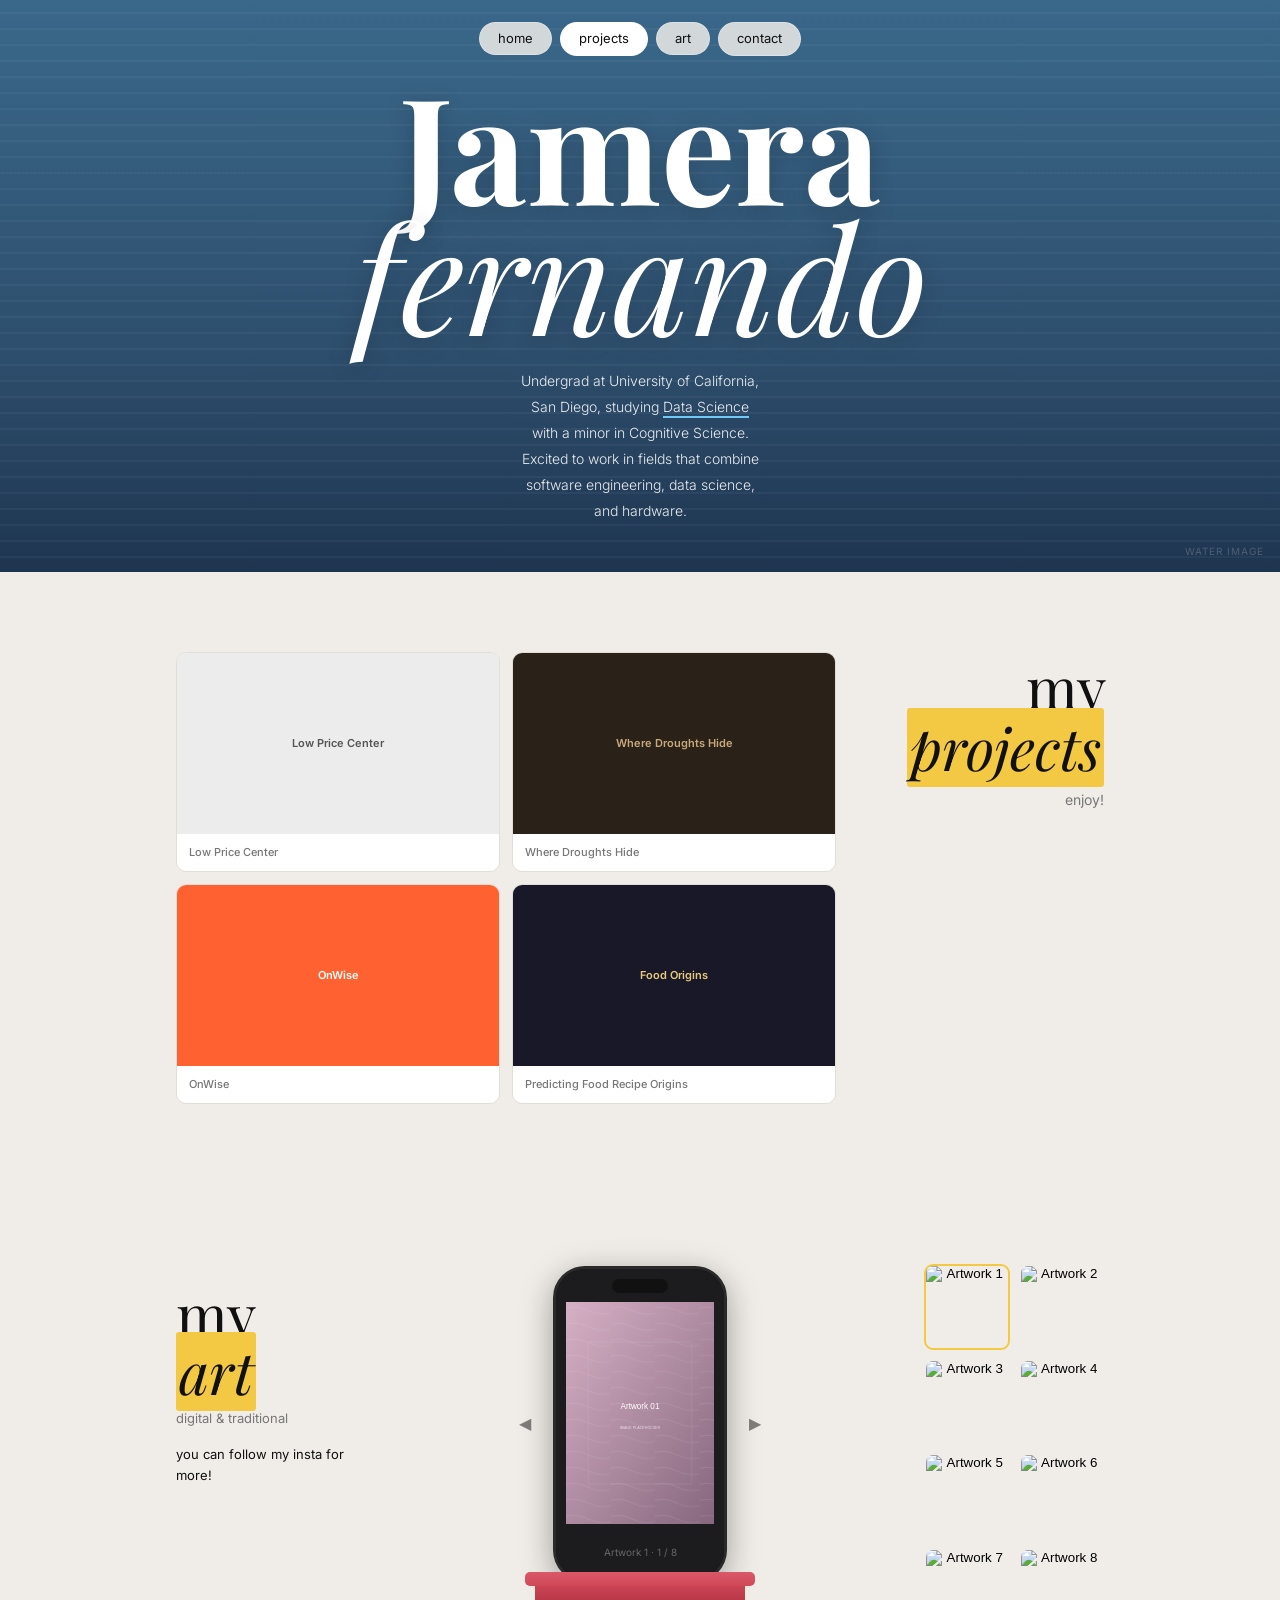
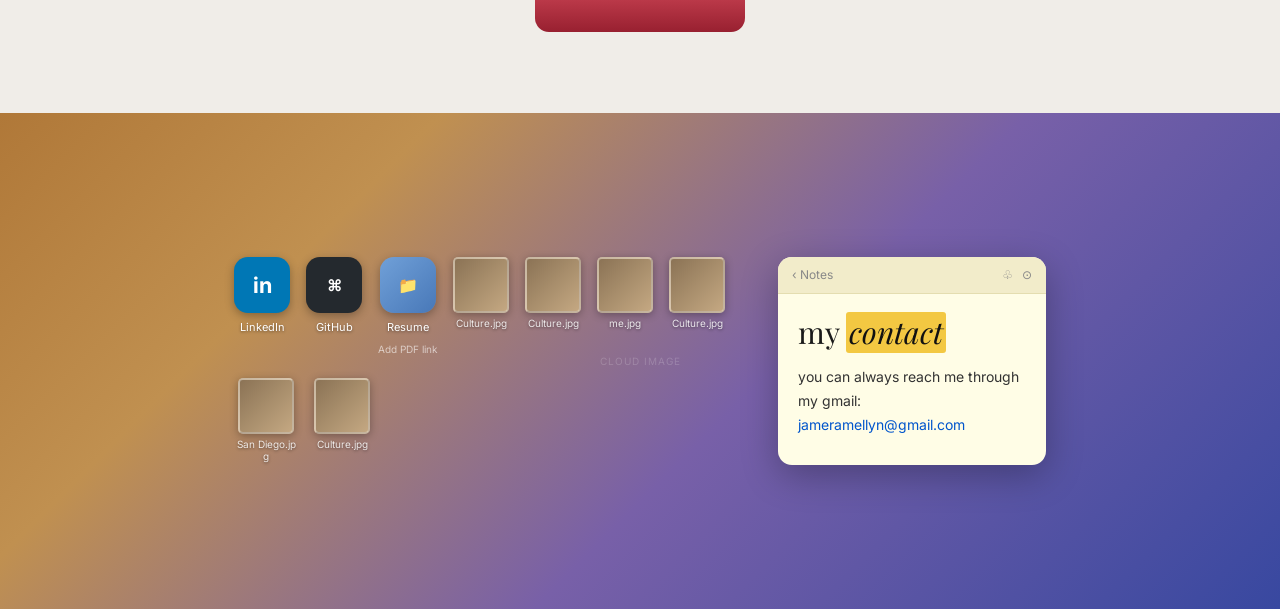
==== commit 16c4fad8: "Reupdated_Look" ====
--- a/index.html
+++ b/index.html
@@ -1,57 +1,152 @@
-<!DOCTYPE html>
+<!doctype html>
 <html lang="en">
 <head>
-  <meta charset="UTF-8" />
-  <meta name="viewport" content="width=device-width, initial-scale=1.0" />
-  <meta
-    name="description"
-    content="Jamera Mellyn Fernando is a UC San Diego data science student interested in machine learning, neuroscience, design, and robotics."
-  />
-  <title>Jamera Mellyn Fernando | Portfolio</title>
+  <meta charset="UTF-8">
+  <meta name="viewport" content="width=device-width, initial-scale=1">
+  <meta name="description" content="Jamera Fernando — UC San Diego Data Science student exploring software engineering, embedded systems, and art.">
+  <title>Jamera Fernando — Portfolio</title>
+  <link rel="preconnect" href="https://fonts.googleapis.com">
+  <link rel="stylesheet" href="https://fonts.googleapis.com/css2?family=Playfair+Display:ital,wght@0,400;0,700;1,400;1,700&family=Inter:wght@300;400;500&display=swap">
+  <link rel="stylesheet" href="style.css">
+  <script src="global.js" defer></script>
+  <script src="index.js" defer></script>
+</head>
+<body>
 
-  <link rel="stylesheet" href="style.css" />
-  <script type="module" src="./global.js"></script>
-  <script type="module" src="./index.js"></script>
-</head>
-<body class="home-page">
-  <main>
-    <section id="home" class="hero">
-      <div class="hero-content">
-        <h1>Jamera Mellyn<br />Fernando</h1>
-        <p>
-          Hi! I am currently an undergraduate student at the University of
-          California, San Diego, studying toward a bachelor’s in Data Science
-          with a minor in Cognitive Science. With a background in robotics, I’m
-          excited to work in interdisciplinary fields that combine design
-          systems, data science, and hardware. My focus is machine learning,
-          where I hope to bring my knowledge of neuroscience to the table. I’m
-          originally from Orange County, California, and enjoy listening to
-          music and working in visual arts.
-        </p>
+<a class="skip" href="#projects">Skip to projects</a>
+
+<!-- ═══ HERO ═══ -->
+<header id="home" class="hero">
+  <div class="hero-bg" aria-hidden="true">
+    <!-- Replace with: <img src="images/water.jpg" alt=""> -->
+    <span class="hero-bg-label">water image</span>
+  </div>
+
+  <nav aria-label="Main navigation">
+    <a href="#home">home</a>
+    <a href="#projects">projects</a>
+    <a href="#art">art</a>
+    <a href="#contact">contact</a>
+  </nav>
+
+  <div class="hero-content">
+    <h1>
+      <span>Jamera</span>
+      <em>fernando</em>
+    </h1>
+    <p>
+      Undergrad at University of California,<br>
+      San Diego, studying <span class="blue-underline">Data Science</span><br>
+      with a minor in Cognitive Science.<br>
+      Excited to work in fields that combine<br>
+      software engineering, data science,<br>
+      and hardware.
+    </p>
+  </div>
+</header>
+
+<main>
+
+  <!-- ═══ PROJECTS ═══ -->
+  <section id="projects" class="section projects-section" aria-labelledby="projects-title">
+    <div class="section-inner">
+      <div class="projects-layout">
+
+        <div class="project-grid" id="project-grid">
+          <!-- Populated by index.js, or add cards manually here -->
+        </div>
+
+        <div class="projects-intro">
+          <h2 id="projects-title" class="display-heading">my <mark><em>projects</em></mark></h2>
+          <p>enjoy!</p>
+        </div>
+
+      </div>
+    </div>
+  </section>
+
+  <!-- ═══ ART ═══ -->
+  <section id="art" class="section art-section" aria-labelledby="art-title">
+    <div class="section-inner">
+      <div class="art-layout">
+
+        <div class="art-intro">
+          <h2 id="art-title" class="display-heading">my<br><mark><em>art</em></mark></h2>
+          <p class="art-subtitle">digital &amp; traditional</p>
+          <p class="art-cta">you can follow my insta for more!<br>
+            <!-- Replace with: <a href="https://instagram.com/yourhandle" target="_blank" rel="noopener">@yourhandle</a> -->
+          </p>
+        </div>
+
+        <div class="phone-display" role="region" aria-roledescription="carousel" aria-label="Art gallery" tabindex="0">
+          <div class="carousel-row">
+            <button class="carousel-btn" id="prev-btn" aria-label="Previous artwork">◀</button>
+            <div class="phone-frame">
+              <div class="phone-notch" aria-hidden="true"></div>
+              <div class="phone-screen">
+                <figure>
+                  <img id="art-main" src="images/art-01.svg" alt="Artwork 1 placeholder">
+                  <figcaption id="art-caption" aria-live="polite">Artwork 1 · 1 / 8</figcaption>
+                </figure>
+              </div>
+            </div>
+            <button class="carousel-btn" id="next-btn" aria-label="Next artwork">▶</button>
+          </div>
+          <div class="pedestal" aria-hidden="true"></div>
+        </div>
+
+        <div class="art-thumbnails" id="thumbnails" aria-label="Choose artwork">
+          <!-- Populated by index.js -->
+        </div>
+
+      </div>
+    </div>
+  </section>
+
+  <!-- ═══ CONTACT ═══ -->
+  <section id="contact" class="section contact-section" aria-labelledby="contact-title">
+    <div class="contact-bg" aria-hidden="true">
+      <!-- Replace with: <img src="images/clouds.jpg" alt=""> -->
+      <span class="contact-bg-label">cloud image</span>
+    </div>
+    <div class="contact-inner">
+
+      <div class="desktop-area" aria-label="Links and photo collection">
+        <a class="desktop-icon icon-linkedin" href="https://www.linkedin.com/" target="_blank" rel="noopener noreferrer" aria-label="LinkedIn — replace with your profile URL">
+          <div class="icon-img">in</div>
+          <span class="icon-label">LinkedIn</span>
+        </a>
+        <a class="desktop-icon icon-github" href="https://github.com/jameramellyn" target="_blank" rel="noopener noreferrer" aria-label="GitHub">
+          <div class="icon-img">⌘</div>
+          <span class="icon-label">GitHub</span>
+        </a>
+        <div class="desktop-icon icon-resume">
+          <!-- Replace href and remove <div> wrapper when you have the PDF link -->
+          <div class="icon-img">📁</div>
+          <span class="icon-label">Resume</span>
+          <small class="icon-note">Add PDF link</small>
+        </div>
+
+        <!-- Desktop photo thumbnails — replace src values with your images -->
+        <div id="desktop-photos" class="desktop-photos"></div>
       </div>
 
-      <a href="#latest-projects" class="scroll-arrow" aria-label="Explore my projects"></a>
-    </section>
+      <article class="notes-card">
+        <div class="notes-toolbar">
+          <span>‹ Notes</span>
+          <span aria-hidden="true">♧ &nbsp; ⊙</span>
+        </div>
+        <div class="notes-body">
+          <h2 id="contact-title">my <mark><em>contact</em></mark></h2>
+          <p>you can always reach me through my gmail:<br>
+            <a href="mailto:jameramellyn@gmail.com">jameramellyn@gmail.com</a>
+          </p>
+        </div>
+      </article>
 
-    <section id="latest-projects" class="home-section latest-projects">
-      <div class="section-heading">
-        <p class="eyebrow">A few things I’ve been working on</p>
-        <h2>Latest Projects</h2>
-      </div>
-      <div class="projects">
-        <!-- Projects are inserted by index.js. -->
-      </div>
-    </section>
+    </div>
+  </section>
 
-    <section class="home-section github-stats">
-      <div class="section-heading">
-        <p class="eyebrow">A little activity snapshot</p>
-        <h2>GitHub Stats</h2>
-      </div>
-      <div id="profile-stats">
-        <!-- GitHub stats are inserted by index.js. -->
-      </div>
-    </section>
-  </main>
+</main>
 </body>
-</html>
+</html>
--- a/style.css
+++ b/style.css
@@ -1,602 +1,656 @@
-html {
-  color-scheme: light dark;
-}
-
-/* ==========================
-  GLOBAL
-  ========================== */
-
-body {
-  font: 100%/1.5 system-ui;
-  max-width: 1200px;
-  margin: 0 auto;
-  padding: 1rem 2rem;
-}
-
-/* ==========================
-  HOME PAGE
-  ========================== */
-
-body.home-page {
-  max-width: none;
+/*
+  Jamera Fernando — Portfolio
+  Layout: Full-bleed sections — water hero, project grid, phone carousel, cloud desktop contact
+  Type:   Playfair Display (headers) + Inter (body/UI)
+*/
+
+/* ══════════════════════════════
+   TOKENS
+══════════════════════════════ */
+:root {
+  --bg:             #f0ede8;
+  --fg:             #111010;
+  --fg-muted:       #777;
+  --accent:         #f3c842;
+  --accent-text:    #111;
+  --surface:        #ffffff;
+  --surface-bd:     #e2ddd7;
+  --nav-bg:         rgba(245, 242, 237, 0.82);
+  --nav-active:     #ffffff;
+  --hero-water:     #3e6b8a;
+  --pedestal-top:   #d04858;
+  --pedestal-bot:   #982030;
+}
+
+@media (prefers-color-scheme: dark) {
+  :root:not([data-theme="light"]) {
+    --bg:          #181614;
+    --fg:          #f0ede8;
+    --fg-muted:    #999;
+    --surface:     #242220;
+    --surface-bd:  #353230;
+    --nav-bg:      rgba(26, 24, 22, 0.82);
+    --nav-active:  #383430;
+    color-scheme: dark;
+  }
+}
+:root[data-theme="dark"] {
+  --bg:          #181614;
+  --fg:          #f0ede8;
+  --fg-muted:    #999;
+  --surface:     #242220;
+  --surface-bd:  #353230;
+  --nav-bg:      rgba(26, 24, 22, 0.82);
+  --nav-active:  #383430;
+  color-scheme: dark;
+}
+
+/* ══════════════════════════════
+   RESET & BASE
+══════════════════════════════ */
+*, *::before, *::after {
+  box-sizing: border-box;
   margin: 0;
   padding: 0;
-  font-family: Inter, ui-sans-serif, system-ui, -apple-system, BlinkMacSystemFont,
-    "Segoe UI", sans-serif;
-  line-height: 1.6;
-  background: Canvas;
-  color: CanvasText;
-}
-
-.home-page .color-scheme {
-  top: 4.5rem;
-  right: 1.25rem;
-  display: flex;
-  align-items: center;
-  gap: 0.45rem;
-  padding: 0.35rem 0.65rem;
-  border: 1px solid rgb(255 255 255 / 25%);
+}
+
+body {
+  background: var(--bg);
+  color: var(--fg);
+  font-family: 'Inter', system-ui, sans-serif;
+  font-size: 14px;
+  line-height: 1.65;
+  overflow-x: hidden;
+}
+
+img { max-width: 100%; display: block; }
+
+/* ── SKIP LINK ── */
+.skip {
+  position: absolute;
+  left: -9999px;
+  top: 0;
+  font-size: 13px;
+  text-decoration: none;
+}
+.skip:focus {
+  left: 8px;
+  top: 8px;
+  z-index: 200;
+  background: var(--fg);
+  color: var(--bg);
+  padding: 4px 10px;
+  border-radius: 4px;
+}
+
+/* ── SHARED TYPOGRAPHY ── */
+mark {
+  background: var(--accent);
+  color: var(--accent-text);
+  padding: 0 3px 1px;
+  border-radius: 3px;
+}
+
+.display-heading {
+  font-family: 'Playfair Display', Georgia, serif;
+  font-weight: 400;
+  line-height: 1.05;
+}
+.display-heading em { font-style: italic; }
+
+/* ══════════════════════════════
+   HERO
+══════════════════════════════ */
+.hero {
+  position: relative;
+  min-height: 58vh;
+  display: flex;
+  flex-direction: column;
+  align-items: center;
+  justify-content: center;
+  text-align: center;
+  overflow: hidden;
+}
+
+.hero-bg {
+  position: absolute;
+  inset: 0;
+  background: var(--hero-water);
+  background-image:
+    repeating-linear-gradient(
+      0deg,
+      transparent 0px, transparent 14px,
+      rgba(255, 255, 255, 0.04) 14px, rgba(255, 255, 255, 0.04) 16px
+    ),
+    linear-gradient(180deg, #3a688a 0%, #2e4f6e 60%, #1e3550 100%);
+  overflow: hidden;
+}
+
+/* When you add a real image: .hero-bg img { width:100%; height:100%; object-fit:cover; } */
+
+.hero-bg-label {
+  position: absolute;
+  bottom: 12px;
+  right: 16px;
+  font-size: 10px;
+  color: rgba(255, 255, 255, 0.2);
+  letter-spacing: 0.1em;
+  text-transform: uppercase;
+}
+
+/* ── Hero nav ── */
+.hero nav {
+  position: absolute;
+  top: 22px;
+  left: 50%;
+  transform: translateX(-50%);
+  display: flex;
+  gap: 8px;
+  z-index: 10;
+  white-space: nowrap;
+}
+
+.hero nav a {
+  display: block;
+  padding: 5px 18px;
   border-radius: 999px;
-  color: white;
-  background: rgb(0 0 0 / 35%);
-  backdrop-filter: blur(12px);
-}
-
-.home-page .color-scheme select {
-  max-width: 7.5rem;
-  padding: 0.2rem 0.35rem;
-  border: 0;
-  border-radius: 999px;
-  color: inherit;
-  background: transparent;
-  font: inherit;
-}
-
-.home-page nav {
-  position: absolute;
-  top: 1rem;
-  left: 50%;
-  z-index: 1000;
-  display: flex;
-  width: min(calc(100% - 2rem), 62rem);
-  margin: 0;
-  transform: translateX(-50%);
-  border: 1px solid rgb(255 255 255 / 22%);
-  border-radius: 999px;
-  background: rgb(0 0 0 / 35%);
-  backdrop-filter: blur(16px);
-}
-
-.home-page nav a {
-  flex: 1;
-  min-width: max-content;
-  padding: 0.65rem 0.9rem;
-  border: 0;
-  border-radius: 999px;
-  color: white;
-}
-
-.home-page nav a:hover,
-.home-page nav a.current {
-  border: 0;
-  background: rgb(255 255 255 / 16%);
-}
-
-.home-page .hero {
-  position: relative;
-  display: grid;
-  min-height: 100vh;
-  min-height: 100svh;
-  place-items: center;
-  overflow: hidden;
-  padding: 8rem 1.5rem 5rem;
-  color: white;
-  text-align: center;
-  background: #17140f;
-}
-
-.home-page .hero::before,
-.home-page .hero::after {
-  position: absolute;
-  inset: 0;
-  content: "";
-}
-
-.home-page .hero::before {
-  z-index: 0;
-  background: url("images/homepage-koi.jpg") center 88% / cover no-repeat;
-  filter: contrast(1.14) saturate(1.38) sepia(0.16) hue-rotate(-7deg)
-    brightness(0.84);
-}
-
-.home-page .hero::after {
-  z-index: 0;
-  background: linear-gradient(rgb(0 0 0 / 28%), rgb(0 0 0 / 38%));
-}
-
-.home-page .hero-content {
+  background: var(--nav-bg);
+  backdrop-filter: blur(10px);
+  -webkit-backdrop-filter: blur(10px);
+  color: var(--fg);
+  text-decoration: none;
+  font-size: 13px;
+  font-weight: 400;
+  border: 1px solid rgba(255, 255, 255, 0.25);
+  transition: background 0.15s;
+}
+.hero nav a:hover,
+.hero nav a.active {
+  background: var(--nav-active);
+}
+
+/* ── Hero content ── */
+.hero-content {
   position: relative;
   z-index: 1;
-  width: min(100%, 70rem);
-  padding: 2rem 1rem;
-}
-
-.home-page .hero h1 {
-  margin: 0;
-  font-size: clamp(3rem, 8vw, 6.5rem);
-  font-weight: 750;
-  letter-spacing: -0.055em;
-  line-height: 0.98;
-  text-shadow: 0 4px 24px rgb(0 0 0 / 35%);
-}
-
-.home-page .hero-content p {
-  max-width: 68rem;
-  margin: clamp(2rem, 5vw, 4rem) auto 0;
-  font-family: "SFMono-Regular", Consolas, "Liberation Mono", monospace;
-  font-size: clamp(0.85rem, 1.35vw, 1.12rem);
-  line-height: 1.42;
-  text-shadow: 0 2px 10px rgb(0 0 0 / 40%);
-}
-
-.home-page .scroll-arrow {
-  position: absolute;
+  padding-top: 80px;
+  padding-bottom: 48px;
+  padding-left: 16px;
+  padding-right: 16px;
+}
+
+.hero h1 {
+  font-family: 'Playfair Display', Georgia, serif;
+  font-size: clamp(68px, 14vw, 148px);
+  line-height: 0.88;
+  color: #fff;
+  text-shadow: 0 4px 24px rgba(0, 0, 0, 0.18);
+  margin-bottom: 28px;
+}
+.hero h1 span { display: block; font-weight: 700; font-style: normal; }
+.hero h1 em   { display: block; font-weight: 400; font-style: italic; }
+
+.hero p {
+  color: rgba(255, 255, 255, 0.9);
+  font-size: 14px;
+  font-weight: 300;
+  line-height: 1.85;
+  max-width: 310px;
+  margin: 0 auto;
+}
+
+.blue-underline {
+  border-bottom: 2px solid #6ec9f5;
+  padding-bottom: 1px;
+}
+
+/* ══════════════════════════════
+   SHARED SECTION WRAPPER
+══════════════════════════════ */
+.section {
+  padding-block: 80px;
+}
+
+.section-inner {
+  max-width: 960px;
+  margin: 0 auto;
+  padding-left: 16px;
+  padding-right: 16px;
+}
+
+/* ══════════════════════════════
+   PROJECTS
+══════════════════════════════ */
+.projects-layout {
+  display: grid;
+  grid-template-columns: 1fr 220px;
+  gap: 48px;
+  align-items: start;
+}
+
+.project-grid {
+  display: grid;
+  grid-template-columns: 1fr 1fr;
+  gap: 12px;
+}
+
+.project-card {
+  background: var(--surface);
+  border: 1px solid var(--surface-bd);
+  border-radius: 10px;
+  overflow: hidden;
+  cursor: pointer;
+  transition: transform 0.18s, box-shadow 0.18s;
+  text-decoration: none;
+  color: var(--fg);
+  display: block;
+}
+.project-card:hover {
+  transform: translateY(-3px);
+  box-shadow: 0 10px 28px rgba(0, 0, 0, 0.1);
+}
+
+.project-thumb {
+  width: 100%;
+  aspect-ratio: 16 / 9;
+  display: flex;
+  align-items: center;
+  justify-content: center;
+  padding: 10px;
+  overflow: hidden;
+  position: relative;
+}
+.project-thumb img {
+  position: absolute;
+  inset: 0;
+  width: 100%;
+  height: 100%;
+  object-fit: cover;
+}
+.project-thumb-label {
+  font-size: 11px;
+  font-weight: 600;
+  text-align: center;
+  line-height: 1.3;
+  position: relative; /* sits above img */
   z-index: 1;
-  bottom: 2rem;
+}
+
+/* Fallback placeholder tints (remove when real images are in) */
+.project-card:nth-child(1) .project-thumb { background: #ececec; }
+.project-card:nth-child(1) .project-thumb-label { color: #555; }
+.project-card:nth-child(2) .project-thumb { background: #2a2218; }
+.project-card:nth-child(2) .project-thumb-label { color: #c9a87c; }
+.project-card:nth-child(3) .project-thumb { background: #ff6230; }
+.project-card:nth-child(3) .project-thumb-label { color: #fff; }
+.project-card:nth-child(4) .project-thumb { background: #181828; }
+.project-card:nth-child(4) .project-thumb-label { color: #e8c97a; }
+
+.project-meta {
+  padding: 9px 12px 10px;
+}
+.project-name {
+  font-size: 11px;
+  font-weight: 500;
+  color: var(--fg-muted);
+}
+
+.projects-intro {
+  padding-top: 4px;
+  text-align: right;
+}
+.projects-intro .display-heading {
+  font-size: clamp(36px, 5vw, 58px);
+}
+.projects-intro > p {
+  margin-top: 10px;
+  color: var(--fg-muted);
+  font-size: 14px;
+}
+
+/* ══════════════════════════════
+   ART
+══════════════════════════════ */
+.art-layout {
+  display: grid;
+  grid-template-columns: 180px 1fr 180px;
+  gap: 40px;
+  align-items: center;
+}
+
+.art-intro { align-self: start; padding-top: 20px; }
+.art-intro .display-heading { font-size: clamp(36px, 5vw, 58px); line-height: 1; }
+.art-subtitle { margin-top: 8px; font-size: 13px; color: var(--fg-muted); }
+.art-cta { margin-top: 14px; font-size: 13px; line-height: 1.6; }
+.art-cta a { color: var(--fg); }
+
+/* ── Phone frame ── */
+.phone-display {
+  display: flex;
+  flex-direction: column;
+  align-items: center;
+}
+
+.carousel-row {
+  display: flex;
+  align-items: center;
+  gap: 12px;
+}
+
+.carousel-btn {
+  background: none;
+  border: none;
+  font-size: 16px;
+  cursor: pointer;
+  color: var(--fg);
+  padding: 6px 10px;
+  opacity: 0.5;
+  transition: opacity 0.15s;
+  border-radius: 6px;
+}
+.carousel-btn:hover { opacity: 1; background: var(--surface-bd); }
+
+.phone-frame {
+  width: 174px;
+  height: 316px;
+  background: #111;
+  border-radius: 32px;
+  border: 3px solid #2a2a2a;
+  position: relative;
+  overflow: hidden;
+  box-shadow: 0 8px 32px rgba(0, 0, 0, 0.35);
+}
+
+.phone-notch {
+  position: absolute;
+  top: 10px;
   left: 50%;
-  width: 2rem;
-  height: 2rem;
   transform: translateX(-50%);
-}
-
-.home-page .scroll-arrow::before {
+  width: 56px;
+  height: 14px;
+  background: #111;
+  border-radius: 7px;
+  z-index: 2;
+}
+
+.phone-screen {
+  position: absolute;
+  inset: 0;
+  background: #1c1c1e;
+  display: flex;
+  align-items: center;
+  justify-content: center;
+}
+
+.phone-screen figure {
+  display: flex;
+  flex-direction: column;
+  align-items: center;
+  gap: 8px;
+  padding: 20px 10px 10px;
+  width: 100%;
+  height: 100%;
+}
+
+.phone-screen figure img {
+  width: 100%;
+  flex: 1;
+  object-fit: contain;
+  min-height: 0;
+}
+
+.phone-screen figcaption {
+  font-size: 10px;
+  color: #666;
+  text-align: center;
+  padding-bottom: 8px;
+}
+
+.pedestal {
+  width: 210px;
+  height: 52px;
+  background: linear-gradient(180deg, var(--pedestal-top) 0%, var(--pedestal-bot) 100%);
+  border-radius: 0 0 14px 14px;
+  margin-top: -2px;
+  position: relative;
+  flex-shrink: 0;
+}
+.pedestal::before {
+  content: '';
+  position: absolute;
+  top: -8px;
+  left: -10px;
+  right: -10px;
+  height: 14px;
+  background: linear-gradient(180deg, #da5868 0%, var(--pedestal-top) 100%);
+  border-radius: 5px;
+}
+
+/* ── Art thumbnails ── */
+.art-thumbnails {
+  display: grid;
+  grid-template-columns: 1fr 1fr;
+  gap: 9px;
+}
+
+.art-thumb {
+  aspect-ratio: 1;
+  border-radius: 9px;
+  overflow: hidden;
+  cursor: pointer;
+  border: 2px solid transparent;
+  padding: 0;
+  background: none;
+  transition: border-color 0.15s, transform 0.15s;
+}
+.art-thumb img {
+  width: 100%;
+  height: 100%;
+  object-fit: cover;
   display: block;
-  width: 1rem;
-  height: 1rem;
+}
+.art-thumb:hover { transform: scale(1.04); }
+.art-thumb.active { border-color: var(--accent); }
+
+/* ══════════════════════════════
+   CONTACT
+══════════════════════════════ */
+.contact-section {
+  position: relative;
+  min-height: 400px;
+  overflow: hidden;
+}
+
+.contact-bg {
+  position: absolute;
+  inset: 0;
+  background: linear-gradient(135deg,
+    #b07838 0%,
+    #c09050 25%,
+    #7860a8 58%,
+    #3848a0 100%);
+  overflow: hidden;
+}
+.contact-bg img {
+  width: 100%;
+  height: 100%;
+  object-fit: cover;
+}
+.contact-bg-label {
+  position: absolute;
+  top: 50%;
+  left: 50%;
+  transform: translate(-50%, -50%);
+  font-size: 10px;
+  color: rgba(255, 255, 255, 0.18);
+  letter-spacing: 0.1em;
+  text-transform: uppercase;
+}
+
+.contact-inner {
+  position: relative;
+  z-index: 1;
+  padding-block: 64px;
+  padding-left: 24px;
+  padding-right: 24px;
+  display: flex;
+  gap: 40px;
+  align-items: flex-start;
+  max-width: 860px;
   margin: 0 auto;
-  transform: rotate(45deg);
-  border-right: 2px solid white;
-  border-bottom: 2px solid white;
-  content: "";
-}
-
-.home-page .scroll-arrow:hover {
-  transform: translate(-50%, 4px);
-}
-
-.home-section {
-  max-width: 1200px;
-  margin: 0 auto;
-  padding: clamp(3rem, 7vw, 6rem) clamp(1rem, 4vw, 2.5rem);
-}
-
-.section-heading {
-  margin-bottom: 2rem;
-}
-
-.section-heading h2 {
-  margin: 0;
-  font-size: clamp(1.8rem, 4vw, 2.5rem);
-  letter-spacing: -0.035em;
-}
-
-.eyebrow {
-  margin: 0 0 0.4rem;
-  color: color-mix(in oklch, CanvasText, Canvas 40%);
-  font-size: 0.8rem;
-  font-weight: 650;
-  letter-spacing: 0.12em;
-  text-transform: uppercase;
-}
-
-.home-page .projects {
-  display: grid;
-  grid-template-columns: repeat(3, minmax(0, 1fr));
-  gap: 1.25rem;
-}
-
-.home-page .projects article {
-  overflow: hidden;
-  padding: 1rem;
-  border: 1px solid color-mix(in oklch, CanvasText, Canvas 82%);
-  border-radius: 1rem;
-  background: color-mix(in oklch, Canvas, CanvasText 3%);
-}
-
-.home-page .projects article h2 {
-  margin: 0.9rem 0 0.4rem;
-  font-size: 1.1rem;
-  line-height: 1.3;
-}
-
-.home-page .projects article img {
-  display: block;
+}
+
+/* ── Desktop icons ── */
+.desktop-area {
+  flex: 1;
+  display: flex;
+  flex-wrap: wrap;
+  gap: 20px 16px;
+  align-content: flex-start;
+}
+
+.desktop-icon {
+  display: flex;
+  flex-direction: column;
+  align-items: center;
+  gap: 5px;
+  cursor: pointer;
+  text-decoration: none;
+}
+
+.icon-img {
+  width: 56px;
+  height: 56px;
+  border-radius: 14px;
+  display: flex;
+  align-items: center;
+  justify-content: center;
+  font-size: 22px;
+  font-weight: 700;
+  font-family: 'Inter', sans-serif;
+  color: #fff;
+  box-shadow: 0 3px 10px rgba(0, 0, 0, 0.3);
+  flex-shrink: 0;
+}
+.icon-linkedin .icon-img { background: #0077b5; }
+.icon-github .icon-img   { background: #24292e; font-size: 16px; }
+.icon-resume .icon-img   { background: linear-gradient(135deg, #70a0d8, #4878b8); font-size: 16px; }
+
+.icon-label {
+  font-size: 11px;
+  color: #fff;
+  text-shadow: 0 1px 3px rgba(0, 0, 0, 0.45);
+  text-align: center;
+}
+.icon-note {
+  font-size: 10px;
+  color: rgba(255, 255, 255, 0.6);
+  text-align: center;
+}
+
+/* ── Desktop photo thumbnails ── */
+.desktop-photos {
+  display: contents; /* slots into .desktop-area's flex */
+}
+
+.desktop-photo {
+  display: flex;
+  flex-direction: column;
+  align-items: center;
+  gap: 4px;
+}
+
+.desktop-photo-img {
+  width: 56px;
+  height: 56px;
+  border-radius: 5px;
+  border: 2px solid rgba(255, 255, 255, 0.35);
+  box-shadow: 0 2px 8px rgba(0, 0, 0, 0.3);
+  overflow: hidden;
+  flex-shrink: 0;
+}
+.desktop-photo-img img {
   width: 100%;
-  height: 12rem;
-  border-radius: 0.7rem;
+  height: 100%;
   object-fit: cover;
 }
 
-.home-page .projects article p {
-  margin: 0.6rem 0 0;
-  color: color-mix(in oklch, CanvasText, Canvas 25%);
-}
-
-.home-page .projects article .project-year {
-  margin-top: 0.8rem;
-  font-size: 0.875rem;
-}
-
-.home-page #profile-stats {
-  max-width: 800px;
-  margin: 0 auto;
-  padding: 1.5rem;
-  border: 1px solid color-mix(in oklch, CanvasText, Canvas 82%);
-  border-radius: 1rem;
-  background: color-mix(in oklch, Canvas, CanvasText 3%);
-}
-
-.home-page #profile-stats dl {
-  display: grid;
-  grid-template-columns: repeat(4, minmax(0, 1fr));
-  gap: 0.75rem;
-  margin: 0;
+/* Placeholder tint until real photos are added */
+.desktop-photo-img.placeholder {
+  background: linear-gradient(135deg, #8b7355, #c4a882);
+}
+
+.desktop-photo-label {
+  font-size: 10px;
+  color: rgba(255, 255, 255, 0.85);
+  text-shadow: 0 1px 3px rgba(0, 0, 0, 0.45);
   text-align: center;
-}
-
-.home-page #profile-stats dt {
-  color: color-mix(in oklch, CanvasText, Canvas 40%);
-  font-size: 0.9rem;
-}
-
-.home-page #profile-stats dd {
-  margin: 0.25rem 0 0;
-  font-size: 1.5rem;
-  font-weight: 650;
-}
-
-/* ==========================
-  NAVBAR
-  ========================== */
-
-nav {
-  display: flex;
-  justify-content: center;
-  align-items: center;
-  gap: 0;
-  margin-bottom: 2rem;
-  border-bottom: 1px solid color-mix(in oklch, CanvasText, Canvas 80%);
-  background: Canvas;
-  position: sticky;
-  top: 0;
-  z-index: 1000;
-}
-
-nav a {
-  flex: 1;
-  text-align: center;
-  text-decoration: none;
-  color: inherit;
-  padding: 0.85rem 1rem;
-  border-bottom: 0.35em solid transparent;
-  transition: background-color 0.2s ease, border-color 0.2s ease;
-}
-
-nav a:hover {
-  border-bottom-color: color-mix(in oklch, CanvasText, Canvas 35%);
-  background: color-mix(in oklch, CanvasText, Canvas 92%);
-}
-
-nav a.current {
-  border-bottom-color: var(--color-accent, CanvasText);
-  font-weight: 700;
-}
-
-/* ==========================
-  THEME SWITCHER
-  ========================== */
-
-.color-scheme {
-  position: fixed;
-  top: 0.75rem;
-  right: 1rem;
-  font-size: 0.85rem;
-  z-index: 1001;
-}
-
-/* ==========================
-  PROJECTS
-  ========================== */
-
-.project-year {
-  color: gray;
-  font-family: Baskerville, serif;
-  font-variant-numeric: oldstyle-nums;
-  margin-top: 0.25rem;
-}
-
-.chart-container {
-  display: flex;
-  align-items: center;
-  gap: 1.5rem;
-}
-
-#projects-pie-plot {
-  max-width: 20em;
-  margin-block: 2em;
+  max-width: 64px;
+  word-break: break-all;
+  line-height: 1.2;
+}
+
+/* ── Notes card ── */
+.notes-card {
+  width: 268px;
   flex-shrink: 0;
-}
-
-#projects-pie-plot path {
-  transition: 300ms;
-  cursor: pointer;
-}
-
-#projects-pie-plot:has(path:hover) path:not(:hover) {
-  opacity: 0.5;
-}
-
-.legend {
-  flex: 1;
-  display: grid;
-  grid-template-columns: repeat(auto-fill, minmax(9em, 1fr));
-  gap: 1.75rem;
-  list-style: none;
-  margin: 0;
-  padding: 1rem;
-  border: 1px solid color-mix(in oklch, CanvasText, Canvas 75%);
-  border-radius: 12px;
-}
-
-.legend-item {
-  display: flex;
-  align-items: center;
-  gap: 0.5em;
-}
-
-.swatch {
-  width: 1em;
-  aspect-ratio: 1 / 1;
-  background: var(--color);
-  border-radius: 4px;
-  display: inline-block;
-}
-
-/* ==========================
-  SELECTED STATES
-  ========================== */
-
-.selected {
-  --color: oklch(60% 45% 0) !important;
-}
-
-.selected:is(path) {
-  fill: var(--color);
-}
-
-/* ==========================
-  SCATTERPLOT
-  ========================== */
-
-.gridlines line {
-  stroke: currentColor;
-  stroke-opacity: 0.12;
-  shape-rendering: crispEdges;
-}
-
-.gridlines path {
-  display: none;
-}
-
-.dots circle {
-  opacity: 0.85;
-  transition: opacity 0.2s ease, r 0.2s ease, transform 0.2s ease;
-  transform-origin: center;
-}
-
-circle.selected {
-  fill: #ff6b6b;
-}
-
-@keyframes marching-ants {
-  to {
-    stroke-dashoffset: -8;
-  }
-}
-
-.selection {
-  fill-opacity: 0.1;
-  stroke: black;
-  stroke-opacity: 0.7;
-  stroke-dasharray: 5 3;
-  animation: marching-ants 2s linear infinite;
-}
-
-/* ==========================
-  META PAGE
-  ========================== */
-
-#commit-list {
-  display: flex;
-  flex-direction: column;
-  gap: 1rem;
-  padding: 0;
-  margin: 2rem 0;
-  list-style: none;
-}
-
-#commit-list li,
-.commit {
-  padding: 1rem;
-  border: 1px solid color-mix(in oklch, CanvasText, Canvas 80%);
-  border-radius: 12px;
-  background: Canvas;
-}
-
-#commit-list h2,
-.commit h2 {
-  margin: 0 0 0.35rem;
-  font-size: 1rem;
-}
-
-#commit-list p,
-.commit p {
-  margin: 0.25rem 0;
-}
-
-/* ==========================
-  SCROLLYTELLING
-  ========================== */
-
-#scrolly-1 {
-  position: relative;
-  display: flex;
-  gap: 2rem;
-  align-items: flex-start;
-}
-
-#scrolly-1 > * {
-  flex: 1;
-}
-
-#scatter-story {
-  position: relative;
-  flex: 1;
-}
-
-#scatter-story .step {
-  padding-top: 2rem;
-  padding-bottom: 100vh;
-  line-height: 1.6;
-  max-width: 40ch;
-}
-
-#scatter-plot {
-  position: sticky;
-  top: 10vh;
-  height: 80vh;
-  flex: 1.5;
-  display: flex;
-  flex-direction: column;
-  justify-content: flex-start;
-}
-
-#chart svg {
-  width: 100%;
-  height: auto;
-}
-
-/* ==========================
-  FILE VISUALIZATION
-  ========================== */
-
-.loc {
-  display: flex;
-  width: 0.5em;
-  aspect-ratio: 1;
-  background: var(--color);
-  border-radius: 50%;
-}
-
-#files {
-  display: grid;
-  grid-template-columns: 1fr 4fr;
-  margin: 1rem 0;
-  padding: 0;
-}
-
-#files > div {
-  grid-column: 1 / -1;
-  display: grid;
-  grid-template-columns: subgrid;
-  margin-bottom: 0.5rem;
-}
-
-#files dt {
-  grid-column: 1;
-}
-
-#files dd {
-  grid-column: 2;
-  display: flex;
-  flex-wrap: wrap;
-  align-items: start;
-  align-content: start;
-  gap: 0.15em;
-  padding-top: 0.6em;
-  margin-left: 0;
-}
-
-/* ==========================
-  RESPONSIVE
-  ========================== */
-
-@media (max-width: 768px) {
-  body {
-    padding: 1rem;
-  }
-
-  body.home-page {
-    padding: 0;
-  }
-
-  nav {
-    flex-wrap: wrap;
-  }
-
-  nav a {
-    flex: unset;
-    width: 50%;
-  }
-
-  .home-page nav {
-    flex-wrap: wrap;
-    justify-content: center;
-    border-radius: 1rem;
-  }
-
-  .home-page nav a {
-    flex: 1 0 30%;
-    width: 30%;
-    padding: 0.55rem 0.7rem;
-    font-size: 0.85rem;
-    text-align: center;
-  }
-
-  .home-page .color-scheme {
-    top: 6.5rem;
-    right: 1rem;
-  }
-
-  .home-page .hero {
-    padding: 8rem 1rem 5rem;
-  }
-
-  .home-page .hero-content p {
-    margin-top: 2rem;
-    font-size: 0.85rem;
-  }
-
-  .home-page .projects {
+  background: #fffde6;
+  border-radius: 14px;
+  overflow: hidden;
+  box-shadow: 0 10px 36px rgba(0, 0, 0, 0.28);
+}
+
+.notes-toolbar {
+  background: #f2ecca;
+  padding: 8px 14px;
+  display: flex;
+  justify-content: space-between;
+  align-items: center;
+  border-bottom: 1px solid #e4ddb0;
+}
+.notes-toolbar span { font-size: 12px; color: #888; }
+
+.notes-body { padding: 22px 20px 28px; color: #1a1a1a; }
+.notes-body h2 {
+  font-family: 'Playfair Display', Georgia, serif;
+  font-size: 30px;
+  font-weight: 400;
+  margin-bottom: 16px;
+  line-height: 1.1;
+}
+.notes-body p { font-size: 14px; line-height: 1.7; color: #333; }
+.notes-body a { color: #0055cc; text-decoration: none; }
+.notes-body a:hover { text-decoration: underline; }
+
+/* ══════════════════════════════
+   RESPONSIVE
+══════════════════════════════ */
+@media (max-width: 720px) {
+  .projects-layout {
     grid-template-columns: 1fr;
   }
-
-  .home-page #profile-stats dl {
-    grid-template-columns: repeat(2, minmax(0, 1fr));
-    row-gap: 1.25rem;
+  .projects-intro { text-align: left; }
+
+  .art-layout {
+    grid-template-columns: 1fr;
+    gap: 32px;
   }
-
-  .chart-container {
-    flex-direction: column;
+  .art-thumbnails {
+    grid-template-columns: repeat(4, 1fr);
   }
 
-  #scrolly-1 {
-    flex-direction: column;
-  }
-
-  #scatter-plot {
-    position: relative;
-    top: auto;
-    height: auto;
-  }
+  .contact-inner { flex-direction: column; }
+  .notes-card { width: 100%; }
+}
+
+@media (max-width: 460px) {
+  .project-grid { grid-template-columns: 1fr; }
+  .hero nav { flex-wrap: wrap; justify-content: center; top: 14px; }
+  .art-thumbnails { grid-template-columns: repeat(4, 1fr); }
+}
+
+@media (prefers-reduced-motion: reduce) {
+  .project-card,
+  .carousel-btn,
+  .art-thumb { transition: none; }
 }
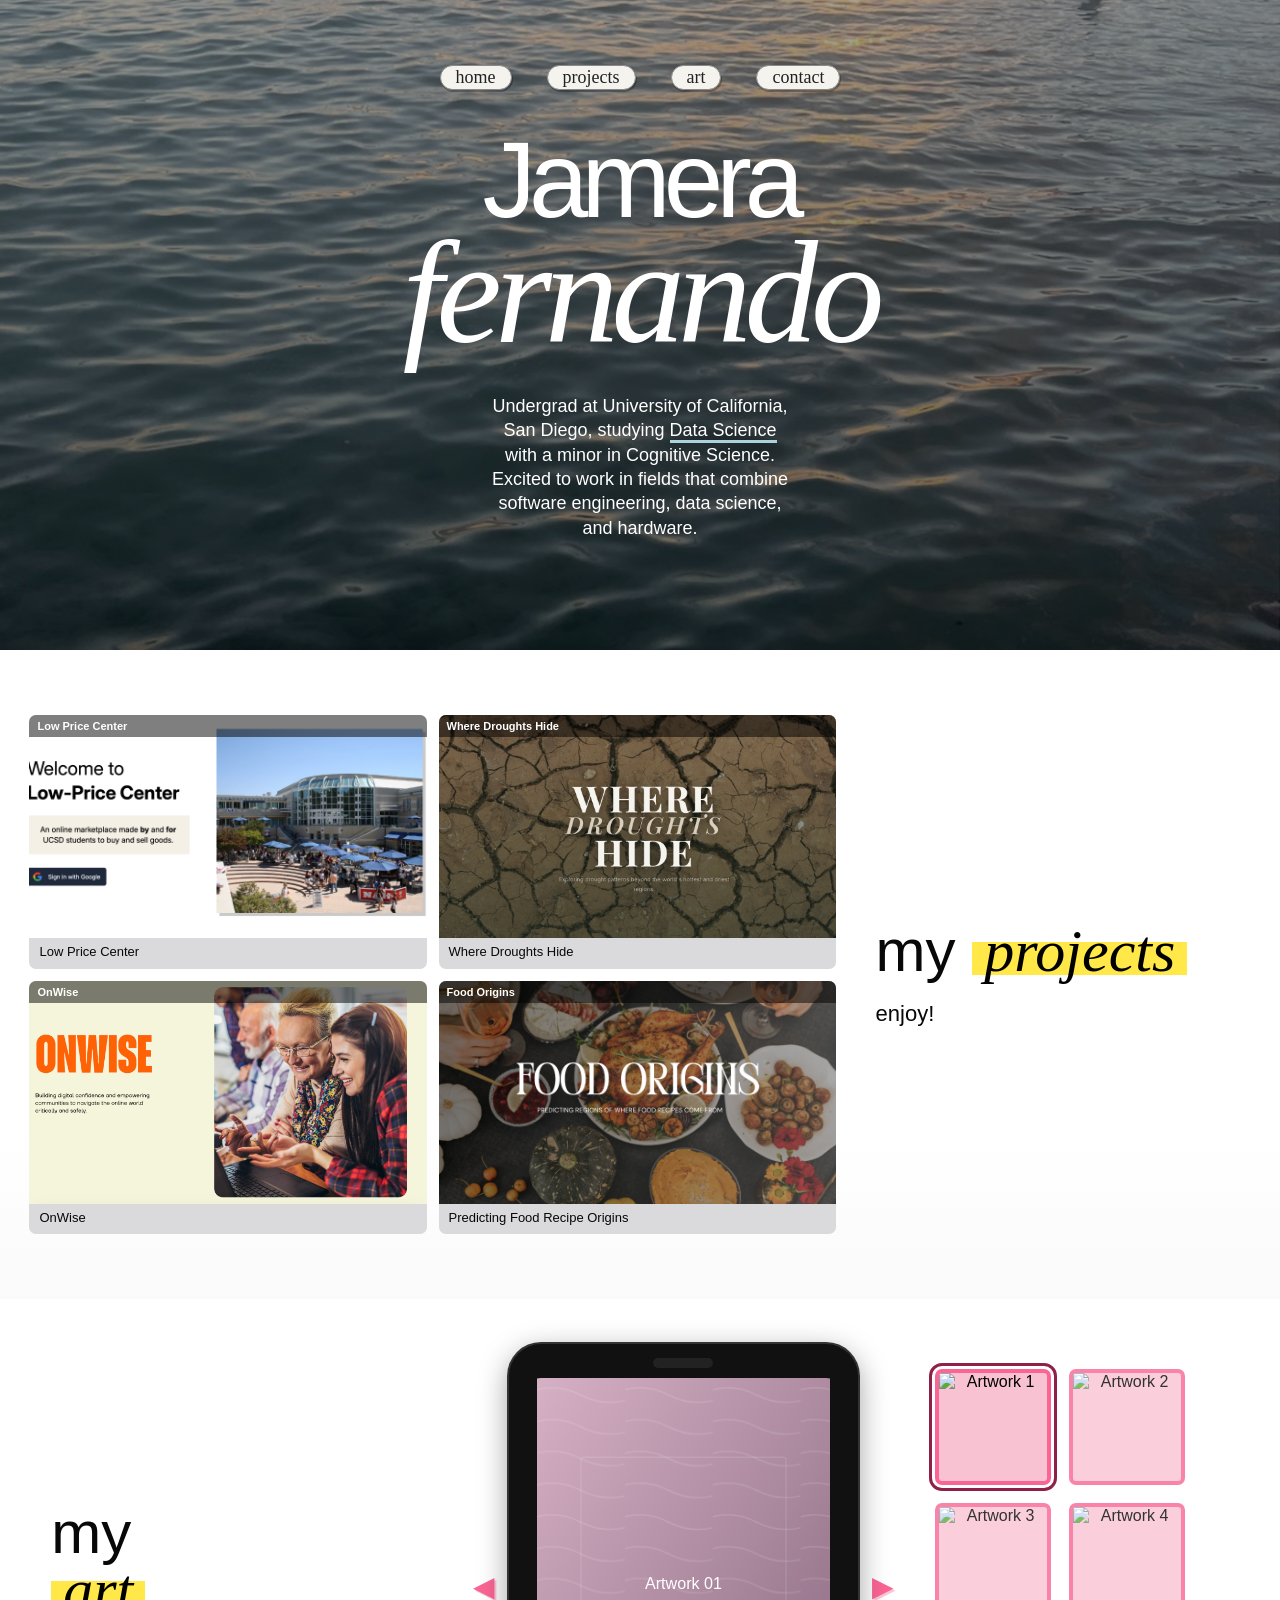
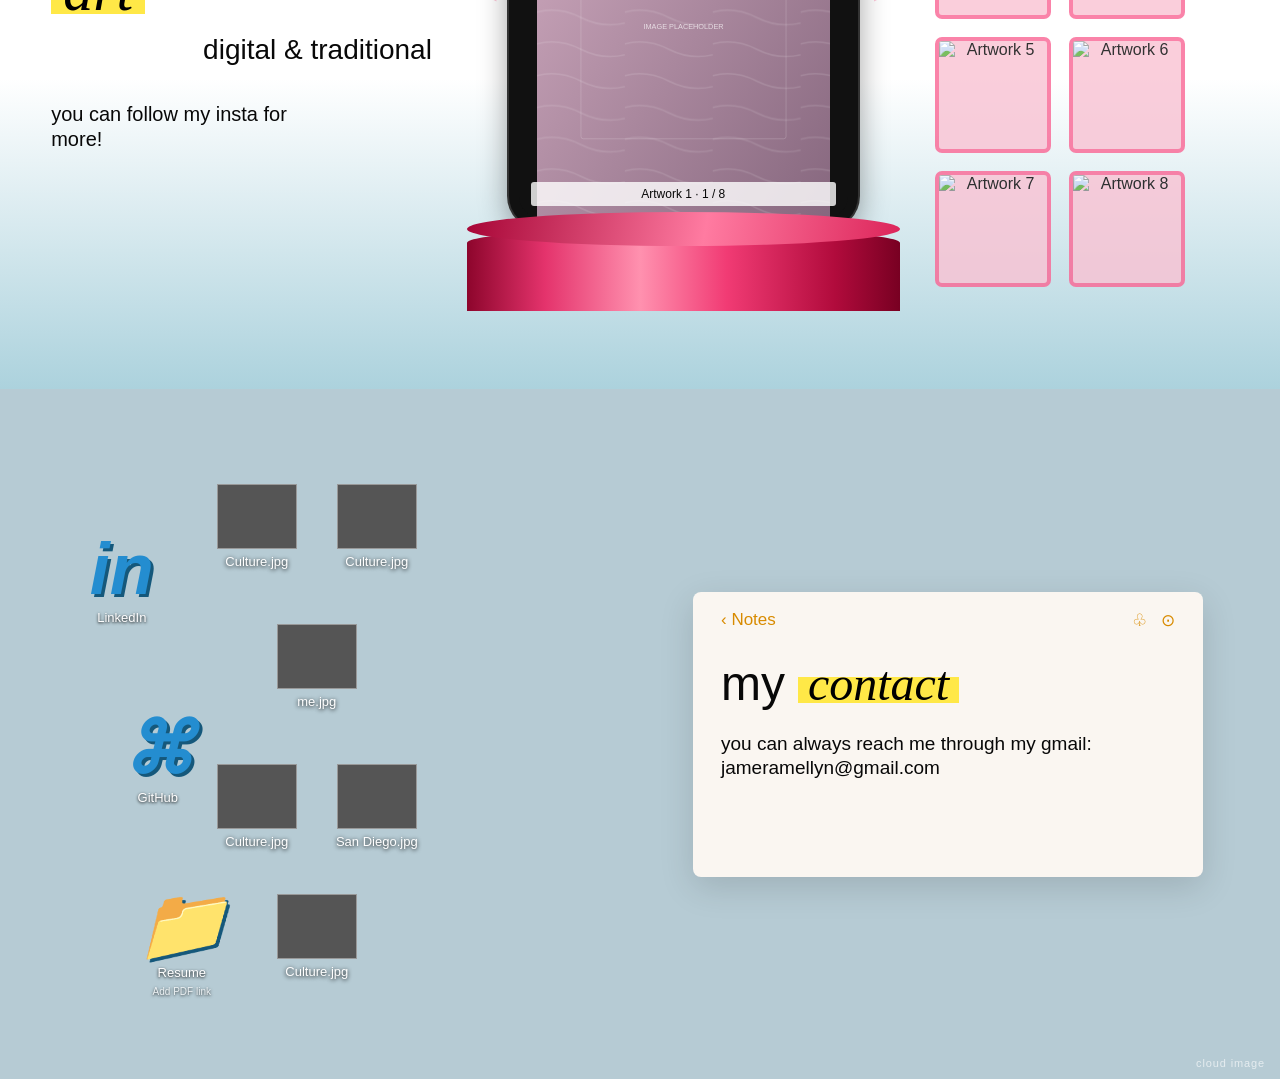
==== commit f7392c73: "art images" ====
--- a/index.html
+++ b/index.html
@@ -18,8 +18,7 @@
 <!-- ═══ HERO ═══ -->
 <header id="home" class="hero">
   <div class="hero-bg" aria-hidden="true">
-    <!-- Replace with: <img src="images/water.jpg" alt=""> -->
-    <span class="hero-bg-label">water image</span>
+    <img src="images/background.png" alt="">
   </div>
 
   <nav aria-label="Main navigation">
--- a/style.css
+++ b/style.css
@@ -1,231 +1,199 @@
-/*
-  Jamera Fernando — Portfolio
-  Layout: Full-bleed sections — water hero, project grid, phone carousel, cloud desktop contact
-  Type:   Playfair Display (headers) + Inter (body/UI)
-*/
-
-/* ══════════════════════════════
-   TOKENS
-══════════════════════════════ */
+/* Optional licensed font: place HelveticaWorld.woff2 in images/ and uncomment.
+@font-face {
+  font-family: 'Helvetica World';
+  src: url('images/HelveticaWorld.woff2') format('woff2');
+  font-display: swap;
+} */
+
 :root {
-  --bg:             #f0ede8;
-  --fg:             #111010;
-  --fg-muted:       #777;
-  --accent:         #f3c842;
-  --accent-text:    #111;
-  --surface:        #ffffff;
-  --surface-bd:     #e2ddd7;
-  --nav-bg:         rgba(245, 242, 237, 0.82);
-  --nav-active:     #ffffff;
-  --hero-water:     #3e6b8a;
-  --pedestal-top:   #d04858;
-  --pedestal-bot:   #982030;
-}
-
-@media (prefers-color-scheme: dark) {
-  :root:not([data-theme="light"]) {
-    --bg:          #181614;
-    --fg:          #f0ede8;
-    --fg-muted:    #999;
-    --surface:     #242220;
-    --surface-bd:  #353230;
-    --nav-bg:      rgba(26, 24, 22, 0.82);
-    --nav-active:  #383430;
-    color-scheme: dark;
-  }
-}
-:root[data-theme="dark"] {
-  --bg:          #181614;
-  --fg:          #f0ede8;
-  --fg-muted:    #999;
-  --surface:     #242220;
-  --surface-bd:  #353230;
-  --nav-bg:      rgba(26, 24, 22, 0.82);
-  --nav-active:  #383430;
-  color-scheme: dark;
-}
-
-/* ══════════════════════════════
-   RESET & BASE
-══════════════════════════════ */
-*, *::before, *::after {
+  --blue: #acd2dd;
+  --highlight: #ffe847;
+  --pink: #fa6594;
+  --sans: 'Helvetica World', Helvetica, Arial, sans-serif;
+  --serif: 'Times New Roman', Times, serif;
+}
+
+* {
   box-sizing: border-box;
+}
+
+html {
+  scroll-behavior: smooth;
+  scroll-padding-top: 20px;
+}
+
+body {
   margin: 0;
-  padding: 0;
-}
-
-body {
-  background: var(--bg);
-  color: var(--fg);
-  font-family: 'Inter', system-ui, sans-serif;
-  font-size: 14px;
-  line-height: 1.65;
-  overflow-x: hidden;
-}
-
-img { max-width: 100%; display: block; }
-
-/* ── SKIP LINK ── */
+  background: #fff;
+  color: #080808;
+  font-family: var(--sans);
+}
+
+a {
+  color: inherit;
+}
+
+button {
+  font: inherit;
+}
+
+a:focus-visible,
+button:focus-visible,
+[tabindex]:focus-visible {
+  outline: 3px solid #126579;
+  outline-offset: 5px;
+}
+
 .skip {
   position: absolute;
-  left: -9999px;
-  top: 0;
-  font-size: 13px;
+  top: -80px;
+  left: 12px;
+  z-index: 5;
+  background: white;
+  padding: 12px;
+}
+
+.skip:focus {
+  top: 10px;
+}
+
+.section {
+  position: relative;
+  overflow: hidden;
+}
+
+h1, h2, p, figure {
+  margin: 0;
+}
+
+h2 {
+  font-size: clamp(38px, 5vw, 60px);
+  font-weight: 400;
+  line-height: .96;
+}
+
+h2 em {
+  font-family: var(--serif);
+  font-weight: 400;
+}
+
+mark {
+  background: linear-gradient(transparent 38%, var(--highlight) 38%, var(--highlight) 86%, transparent 86%);
+  padding: 0 .2em;
+}
+
+p {
+  line-height: 1.25;
+}
+
+.hero {
+  position: relative;
+  min-height: 650px;
+  display: flex;
+  align-items: center;
+  flex-direction: column;
+  color: #fff;
+  text-align: center;
+  padding: 65px 20px 55px;
+  background: linear-gradient(165deg, #a5b5b1 0%, #6c9096 26%, #44646b 55%, #243e48 100%);
+}
+
+.hero-bg {
+  position: absolute;
+  inset: 0;
+  overflow: hidden;
+  z-index: 0;
+}
+
+.hero-bg::after {
+  content: '';
+  position: absolute;
+  inset: 0;
+  background: linear-gradient(#0003, #0005);
+}
+
+.hero-bg img {
+  width: 100%;
+  height: 100%;
+  object-fit: cover;
+  display: block;
+}
+
+.hero nav,
+.hero-content {
+  position: relative;
+  z-index: 1;
+}
+
+nav {
+  display: flex;
+  gap: 35px;
+  justify-content: center;
+  margin-bottom: 48px;
+}
+
+nav a {
+  font-family: var(--serif);
+  font-size: 18px;
   text-decoration: none;
-}
-.skip:focus {
-  left: 8px;
-  top: 8px;
-  z-index: 200;
-  background: var(--fg);
-  color: var(--bg);
-  padding: 4px 10px;
-  border-radius: 4px;
-}
-
-/* ── SHARED TYPOGRAPHY ── */
-mark {
-  background: var(--accent);
-  color: var(--accent-text);
-  padding: 0 3px 1px;
-  border-radius: 3px;
-}
-
-.display-heading {
-  font-family: 'Playfair Display', Georgia, serif;
+  background: #f4f3ee;
+  color: #222;
+  border: 1px solid #888;
+  border-radius: 30px;
+  box-shadow: 1px 2px 0 #0004;
+  padding: 1px 15px;
+}
+
+nav a:hover {
+  background: var(--highlight);
+}
+
+h1 {
   font-weight: 400;
-  line-height: 1.05;
-}
-.display-heading em { font-style: italic; }
-
-/* ══════════════════════════════
-   HERO
-══════════════════════════════ */
-.hero {
-  position: relative;
-  min-height: 58vh;
-  display: flex;
-  flex-direction: column;
+  letter-spacing: -7px;
+  line-height: .8;
+}
+
+h1 span {
+  display: block;
+  font-size: clamp(70px, 10.5vw, 107px);
+}
+
+h1 em {
+  display: block;
+  font-size: clamp(98px, 14.4vw, 147px);
+  font-family: var(--serif);
+  font-weight: 400;
+  margin-top: 10px;
+}
+
+.hero p {
+  font-size: 18px;
+  margin-top: 43px;
+  line-height: 1.35;
+}
+
+.blue-underline {
+  border-bottom: 3px solid var(--blue);
+}
+
+.background-label {
+  position: absolute;
+  bottom: 10px;
+  right: 15px;
+  font-size: 11px;
+  letter-spacing: .08em;
+  opacity: .65;
+}
+
+.projects {
+  min-height: 550px;
+  display: grid;
+  grid-template-columns: 2.15fr 1fr;
   align-items: center;
-  justify-content: center;
-  text-align: center;
-  overflow: hidden;
-}
-
-.hero-bg {
-  position: absolute;
-  inset: 0;
-  background: var(--hero-water);
-  background-image:
-    repeating-linear-gradient(
-      0deg,
-      transparent 0px, transparent 14px,
-      rgba(255, 255, 255, 0.04) 14px, rgba(255, 255, 255, 0.04) 16px
-    ),
-    linear-gradient(180deg, #3a688a 0%, #2e4f6e 60%, #1e3550 100%);
-  overflow: hidden;
-}
-
-/* When you add a real image: .hero-bg img { width:100%; height:100%; object-fit:cover; } */
-
-.hero-bg-label {
-  position: absolute;
-  bottom: 12px;
-  right: 16px;
-  font-size: 10px;
-  color: rgba(255, 255, 255, 0.2);
-  letter-spacing: 0.1em;
-  text-transform: uppercase;
-}
-
-/* ── Hero nav ── */
-.hero nav {
-  position: absolute;
-  top: 22px;
-  left: 50%;
-  transform: translateX(-50%);
-  display: flex;
-  gap: 8px;
-  z-index: 10;
-  white-space: nowrap;
-}
-
-.hero nav a {
-  display: block;
-  padding: 5px 18px;
-  border-radius: 999px;
-  background: var(--nav-bg);
-  backdrop-filter: blur(10px);
-  -webkit-backdrop-filter: blur(10px);
-  color: var(--fg);
-  text-decoration: none;
-  font-size: 13px;
-  font-weight: 400;
-  border: 1px solid rgba(255, 255, 255, 0.25);
-  transition: background 0.15s;
-}
-.hero nav a:hover,
-.hero nav a.active {
-  background: var(--nav-active);
-}
-
-/* ── Hero content ── */
-.hero-content {
-  position: relative;
-  z-index: 1;
-  padding-top: 80px;
-  padding-bottom: 48px;
-  padding-left: 16px;
-  padding-right: 16px;
-}
-
-.hero h1 {
-  font-family: 'Playfair Display', Georgia, serif;
-  font-size: clamp(68px, 14vw, 148px);
-  line-height: 0.88;
-  color: #fff;
-  text-shadow: 0 4px 24px rgba(0, 0, 0, 0.18);
-  margin-bottom: 28px;
-}
-.hero h1 span { display: block; font-weight: 700; font-style: normal; }
-.hero h1 em   { display: block; font-weight: 400; font-style: italic; }
-
-.hero p {
-  color: rgba(255, 255, 255, 0.9);
-  font-size: 14px;
-  font-weight: 300;
-  line-height: 1.85;
-  max-width: 310px;
-  margin: 0 auto;
-}
-
-.blue-underline {
-  border-bottom: 2px solid #6ec9f5;
-  padding-bottom: 1px;
-}
-
-/* ══════════════════════════════
-   SHARED SECTION WRAPPER
-══════════════════════════════ */
-.section {
-  padding-block: 80px;
-}
-
-.section-inner {
-  max-width: 960px;
-  margin: 0 auto;
-  padding-left: 16px;
-  padding-right: 16px;
-}
-
-/* ══════════════════════════════
-   PROJECTS
-══════════════════════════════ */
-.projects-layout {
-  display: grid;
-  grid-template-columns: 1fr 220px;
-  gap: 48px;
-  align-items: start;
+  gap: 40px;
+  padding: 65px 2.3%;
+  background: linear-gradient(white 75%, #fafafa);
 }
 
 .project-grid {
@@ -235,96 +203,547 @@
 }
 
 .project-card {
-  background: var(--surface);
-  border: 1px solid var(--surface-bd);
-  border-radius: 10px;
+  display: block;
+  text-decoration: none;
+  border-radius: 7px;
   overflow: hidden;
+  background: #dad9dc;
+  transition: transform .2s;
+}
+
+.project-card:hover {
+  transform: translateY(-4px);
+}
+
+.project-card .titlebar {
+  display: block;
+  font-size: 11px;
+  font-weight: bold;
+  padding: 5px 8px;
+}
+
+.project-card img {
+  width: 100%;
+  aspect-ratio: 1.78;
+  object-fit: cover;
+  display: block;
+}
+
+.project-intro p {
+  font-size: 22px;
+  margin-top: 20px;
+}
+
+.art {
+  display: grid;
+  grid-template-columns: 1.1fr 1.25fr .85fr;
+  gap: 35px;
+  align-items: center;
+  padding: 45px 4% 0;
+  min-height: 690px;
+  background: linear-gradient(white 55%, var(--blue));
+}
+
+.art-intro h2 {
+  padding-bottom: 12px;
+}
+
+.art-subtitle {
+  font-size: 28px;
+  text-align: right;
+  margin-bottom: 35px;
+}
+
+.art-intro > p:last-child {
+  font-size: 20px;
+  max-width: 260px;
+}
+
+.edit-note {
+  font-size: 12px;
+  color: #50636a;
+}
+
+.gallery {
+  align-self: end;
+  min-width: 0;
+}
+
+.carousel {
+  position: relative;
+  padding: 0 24px;
+}
+
+figure {
+  position: relative;
+}
+
+#art-main {
+  display: block;
+  width: 100%;
+  height: 560px;
+  object-fit: contain;
+  background: #111;
+  border-radius: 9px 9px 0 0;
+}
+
+figcaption {
+  position: absolute;
+  bottom: 12px;
+  left: 12px;
+  right: 12px;
+  text-align: center;
+  background: #fffc;
+  padding: 5px;
+  font-size: 12px;
+  border-radius: 3px;
+}
+
+.arrow {
+  border: 0;
+  background: none;
+  color: var(--pink);
+  font-size: 35px;
+  text-shadow: 2px 2px 0 #fcc6d8;
+  position: absolute;
+  top: 45%;
+  z-index: 1;
   cursor: pointer;
-  transition: transform 0.18s, box-shadow 0.18s;
+  padding: 10px;
+}
+
+.previous {
+  left: -30px;
+}
+
+.next {
+  right: -30px;
+}
+
+.pedestal {
+  height: 83px;
+  margin: 0 0;
+  width: 100%;
+  position: relative;
+  background: linear-gradient(90deg, #8d052c, #e4336c 18%, #ff91af 40%, #f13b74 60%, #b10b3c 85%, #780022);
+  border-radius: 50% 50% 0 0 / 18% 18% 0 0;
+}
+
+.pedestal:before {
+  content: '';
+  position: absolute;
+  top: -16px;
+  left: 0;
+  width: 100%;
+  height: 34px;
+  border-radius: 50%;
+  background: linear-gradient(100deg, #a70536, #ff7ba1 55%, #dc255a);
+}
+
+.thumbnails {
+  display: grid;
+  grid-template-columns: 1fr 1fr;
+  gap: 18px;
+  max-width: 250px;
+}
+
+.thumbnail {
+  padding: 0;
+  cursor: pointer;
+  background: #f9c2d3;
+  border: 4px solid var(--pink);
+  border-radius: 7px;
+  overflow: hidden;
+  opacity: .8;
+}
+
+.thumbnail[aria-pressed=true] {
+  opacity: 1;
+  outline: 3px solid #8f2047;
+  outline-offset: 3px;
+}
+
+.thumbnail img {
+  display: block;
+  width: 100%;
+  aspect-ratio: 1;
+  object-fit: cover;
+}
+
+.contact {
+  min-height: 690px;
+  background: #b6cbd4 url('images/contact-clouds.svg') center/cover;
+  display: grid;
+  grid-template-columns: 1.1fr 1fr;
+  align-items: center;
+  gap: 55px;
+  padding: 65px 6%;
+}
+
+.desktop {
+  position: relative;
+  height: 540px;
+}
+
+.desktop-icon {
+  position: absolute;
+  width: 90px;
+  display: flex;
+  flex-direction: column;
+  align-items: center;
   text-decoration: none;
-  color: var(--fg);
-  display: block;
-}
-.project-card:hover {
-  transform: translateY(-3px);
-  box-shadow: 0 10px 28px rgba(0, 0, 0, 0.1);
-}
-
+  color: white;
+  text-align: center;
+  font-size: 15px;
+  text-shadow: 0 1px 3px #000;
+  gap: 6px;
+}
+
+.linkedin {
+  left: 0;
+  top: 70px;
+}
+
+.github {
+  left: 36px;
+  top: 250px;
+}
+
+.resume {
+  left: 60px;
+  top: 425px;
+}
+
+.internet-icon {
+  font: bold italic 92px Arial;
+  color: #248dd0;
+  line-height: .85;
+  text-shadow: 3px 3px #15587b;
+}
+
+.github-icon {
+  font-size: 65px;
+  line-height: 1;
+  color: #fff;
+}
+
+.folder {
+  display: block;
+  width: 75px;
+  height: 53px;
+  background: linear-gradient(#a0d9fa, #62b7ed);
+  border-radius: 4px;
+  box-shadow: 0 3px 5px #0003;
+  position: relative;
+  margin-top: 10px;
+}
+
+.folder:before {
+  content: '';
+  position: absolute;
+  top: -8px;
+  left: 0;
+  width: 30px;
+  height: 12px;
+  background: #a0d9fa;
+  border-radius: 4px;
+}
+
+.photo-file {
+  position: absolute;
+  width: 100px;
+  color: white;
+  text-align: center;
+  font-size: 13px;
+  text-shadow: 0 1px 4px #000;
+}
+
+.photo-file img {
+  width: 80px;
+  height: 65px;
+  object-fit: cover;
+  border: 1px solid #fff6;
+}
+
+.photo-file span {
+  display: block;
+  margin-top: 5px;
+}
+
+.note {
+  background: #faf6f1;
+  border-radius: 8px;
+  box-shadow: 0 10px 35px #0002;
+  min-height: 285px;
+  padding: 18px 28px 32px;
+}
+
+.note-toolbar {
+  display: flex;
+  justify-content: space-between;
+  color: #d88b00;
+  font-size: 17px;
+  margin-bottom: 30px;
+}
+
+.note h2 {
+  font-size: 48px;
+  margin-bottom: 25px;
+}
+
+.note p {
+  font-size: 19px;
+}
+
+.note a {
+  text-decoration: none;
+  overflow-wrap: anywhere;
+}
+
+.note a:hover {
+  text-decoration: underline;
+}
+
+@media (min-width: 1400px) {
+  .projects,
+  .art,
+  .contact {
+    padding-left: max(4%, calc((100vw - 1350px) / 2));
+    padding-right: max(4%, calc((100vw - 1350px) / 2));
+  }
+}
+
+@media (max-width: 800px) {
+  .hero {
+    min-height: 590px;
+    padding-top: 40px;
+  }
+
+  nav {
+    gap: 18px;
+  }
+
+  .projects {
+    padding: 45px 22px;
+    gap: 25px;
+    grid-template-columns: 1fr;
+  }
+
+  .project-intro {
+    grid-row: 1;
+  }
+
+  .project-intro p {
+    margin-top: 12px;
+  }
+
+  .art {
+    grid-template-columns: 1fr 1fr;
+    padding: 40px 25px 0;
+    gap: 30px;
+  }
+
+  .art-intro {
+    grid-column: 1 / -1;
+  }
+
+  .art-intro h2 br {
+    display: none;
+  }
+
+  .art-subtitle {
+    text-align: left;
+    margin-bottom: 15px;
+    margin-top: 6px;
+  }
+
+  #art-main {
+    height: 420px;
+  }
+
+  .thumbnails {
+    gap: 12px;
+  }
+
+  .contact {
+    grid-template-columns: 1fr;
+    padding: 40px 25px;
+    gap: 15px;
+  }
+
+  .desktop {
+    height: 470px;
+    max-width: 430px;
+    width: 100%;
+    margin: auto;
+  }
+
+  .resume {
+    top: 380px;
+  }
+
+  .note {
+    max-width: 520px;
+    width: 100%;
+    margin: 0 auto 30px;
+  }
+
+  .note h2 {
+    font-size: 42px;
+  }
+}
+
+@media (max-width: 430px) {
+  nav {
+    gap: 10px;
+  }
+
+  nav a {
+    padding: 2px 12px;
+    font-size: 16px;
+  }
+
+  h1 {
+    letter-spacing: -5px;
+  }
+
+  .hero p {
+    font-size: 16px;
+  }
+
+  .project-grid {
+    gap: 8px;
+  }
+
+  .project-card .titlebar {
+    font-size: 9px;
+  }
+
+  .art {
+    gap: 18px;
+    padding-left: 18px;
+    padding-right: 18px;
+    grid-template-columns: 1.5fr 1fr;
+  }
+
+  .carousel {
+    padding: 0 14px;
+  }
+
+  .arrow {
+    font-size: 26px;
+    padding: 6px;
+  }
+
+  .previous {
+    left: -17px;
+  }
+
+  .next {
+    right: -17px;
+  }
+
+  #art-main {
+    height: 350px;
+  }
+
+  .thumbnails {
+    gap: 10px;
+  }
+
+  .thumbnail {
+    border-width: 3px;
+  }
+
+  .note {
+    padding: 18px;
+  }
+
+  .note p {
+    font-size: 16px;
+  }
+}
+
+/* ═══════════════════════════════════════════
+   PROJECTS SECTION — new class names
+═══════════════════════════════════════════ */
+
+.projects-section {
+  min-height: 550px;
+  background: linear-gradient(white 75%, #fafafa);
+  padding: 65px 2.3%;
+}
+
+.projects-layout {
+  display: grid;
+  grid-template-columns: 2.15fr 1fr;
+  align-items: center;
+  gap: 40px;
+}
+
+.projects-intro p {
+  font-size: 22px;
+  margin-top: 20px;
+}
+
+/* Project card thumbnail — wraps the <img> + label */
 .project-thumb {
+  position: relative;
+  overflow: hidden;
+}
+
+.project-thumb img {
   width: 100%;
   aspect-ratio: 16 / 9;
-  display: flex;
-  align-items: center;
-  justify-content: center;
-  padding: 10px;
-  overflow: hidden;
-  position: relative;
-}
-.project-thumb img {
-  position: absolute;
-  inset: 0;
-  width: 100%;
-  height: 100%;
   object-fit: cover;
-}
+  display: block;
+}
+
 .project-thumb-label {
+  position: absolute;
+  top: 0;
+  left: 0;
+  right: 0;
+  background: rgba(0, 0, 0, 0.5);
+  color: #fff;
   font-size: 11px;
-  font-weight: 600;
-  text-align: center;
-  line-height: 1.3;
-  position: relative; /* sits above img */
-  z-index: 1;
-}
-
-/* Fallback placeholder tints (remove when real images are in) */
-.project-card:nth-child(1) .project-thumb { background: #ececec; }
-.project-card:nth-child(1) .project-thumb-label { color: #555; }
-.project-card:nth-child(2) .project-thumb { background: #2a2218; }
-.project-card:nth-child(2) .project-thumb-label { color: #c9a87c; }
-.project-card:nth-child(3) .project-thumb { background: #ff6230; }
-.project-card:nth-child(3) .project-thumb-label { color: #fff; }
-.project-card:nth-child(4) .project-thumb { background: #181828; }
-.project-card:nth-child(4) .project-thumb-label { color: #e8c97a; }
+  font-weight: bold;
+  padding: 5px 8px;
+}
 
 .project-meta {
-  padding: 9px 12px 10px;
-}
+  padding: 6px 10px 8px;
+}
+
 .project-name {
-  font-size: 11px;
+  font-size: 13px;
   font-weight: 500;
-  color: var(--fg-muted);
-}
-
-.projects-intro {
-  padding-top: 4px;
-  text-align: right;
-}
-.projects-intro .display-heading {
-  font-size: clamp(36px, 5vw, 58px);
-}
-.projects-intro > p {
-  margin-top: 10px;
-  color: var(--fg-muted);
-  font-size: 14px;
-}
-
-/* ══════════════════════════════
-   ART
-══════════════════════════════ */
+  margin: 0;
+}
+
+/* ═══════════════════════════════════════════
+   ART SECTION — new class names
+═══════════════════════════════════════════ */
+
+.art-section {
+  min-height: 690px;
+  background: linear-gradient(white 55%, var(--blue));
+  padding: 45px 4% 0;
+}
+
 .art-layout {
   display: grid;
-  grid-template-columns: 180px 1fr 180px;
-  gap: 40px;
+  grid-template-columns: 1.1fr 1.25fr .85fr;
+  gap: 35px;
   align-items: center;
 }
 
-.art-intro { align-self: start; padding-top: 20px; }
-.art-intro .display-heading { font-size: clamp(36px, 5vw, 58px); line-height: 1; }
-.art-subtitle { margin-top: 8px; font-size: 13px; color: var(--fg-muted); }
-.art-cta { margin-top: 14px; font-size: 13px; line-height: 1.6; }
-.art-cta a { color: var(--fg); }
-
-/* ── Phone frame ── */
+.art-cta {
+  font-size: 20px;
+  max-width: 260px;
+}
+
+/* Phone frame carousel */
 .phone-display {
   display: flex;
   flex-direction: column;
@@ -334,323 +753,378 @@
 .carousel-row {
   display: flex;
   align-items: center;
-  gap: 12px;
+  gap: 8px;
+  width: 100%;
 }
 
 .carousel-btn {
+  border: 0;
   background: none;
-  border: none;
-  font-size: 16px;
+  color: var(--pink);
+  font-size: 28px;
+  text-shadow: 2px 2px 0 #fcc6d8;
   cursor: pointer;
-  color: var(--fg);
-  padding: 6px 10px;
-  opacity: 0.5;
-  transition: opacity 0.15s;
-  border-radius: 6px;
-}
-.carousel-btn:hover { opacity: 1; background: var(--surface-bd); }
+  padding: 10px 6px;
+  flex-shrink: 0;
+}
 
 .phone-frame {
-  width: 174px;
-  height: 316px;
+  flex: 1;
   background: #111;
   border-radius: 32px;
-  border: 3px solid #2a2a2a;
-  position: relative;
+  padding: 14px 10px 10px;
+  box-shadow: 0 0 0 2px #333, 0 8px 30px #0006;
+  position: relative;
+  min-width: 0;
+}
+
+.phone-notch {
+  width: 60px;
+  height: 10px;
+  background: #222;
+  border-radius: 8px;
+  margin: 0 auto 10px;
+}
+
+.phone-screen {
+  border-radius: 22px;
   overflow: hidden;
-  box-shadow: 0 8px 32px rgba(0, 0, 0, 0.35);
-}
-
-.phone-notch {
-  position: absolute;
-  top: 10px;
-  left: 50%;
-  transform: translateX(-50%);
-  width: 56px;
-  height: 14px;
   background: #111;
-  border-radius: 7px;
-  z-index: 2;
-}
-
-.phone-screen {
-  position: absolute;
-  inset: 0;
-  background: #1c1c1e;
-  display: flex;
-  align-items: center;
-  justify-content: center;
 }
 
 .phone-screen figure {
-  display: flex;
-  flex-direction: column;
-  align-items: center;
-  gap: 8px;
-  padding: 20px 10px 10px;
-  width: 100%;
-  height: 100%;
-}
-
-.phone-screen figure img {
-  width: 100%;
-  flex: 1;
-  object-fit: contain;
-  min-height: 0;
-}
-
-.phone-screen figcaption {
-  font-size: 10px;
-  color: #666;
-  text-align: center;
-  padding-bottom: 8px;
-}
-
-.pedestal {
-  width: 210px;
-  height: 52px;
-  background: linear-gradient(180deg, var(--pedestal-top) 0%, var(--pedestal-bot) 100%);
-  border-radius: 0 0 14px 14px;
-  margin-top: -2px;
-  position: relative;
-  flex-shrink: 0;
-}
-.pedestal::before {
-  content: '';
-  position: absolute;
-  top: -8px;
-  left: -10px;
-  right: -10px;
-  height: 14px;
-  background: linear-gradient(180deg, #da5868 0%, var(--pedestal-top) 100%);
-  border-radius: 5px;
-}
-
-/* ── Art thumbnails ── */
+  position: relative;
+}
+
+.phone-screen #art-main {
+  height: 440px;
+  border-radius: 0;
+}
+
+/* Art thumbnails */
 .art-thumbnails {
   display: grid;
   grid-template-columns: 1fr 1fr;
-  gap: 9px;
+  gap: 18px;
+  max-width: 250px;
 }
 
 .art-thumb {
+  padding: 0;
+  cursor: pointer;
+  background: #f9c2d3;
+  border: 4px solid var(--pink);
+  border-radius: 7px;
+  overflow: hidden;
+  opacity: .8;
+}
+
+.art-thumb.active {
+  opacity: 1;
+  outline: 3px solid #8f2047;
+  outline-offset: 3px;
+}
+
+.art-thumb img {
+  display: block;
+  width: 100%;
   aspect-ratio: 1;
-  border-radius: 9px;
+  object-fit: cover;
+}
+
+/* ═══════════════════════════════════════════
+   CONTACT SECTION — new class names
+═══════════════════════════════════════════ */
+
+.contact-section {
+  position: relative;
+  min-height: 690px;
+  background: #b6cbd4 center / cover;
+  display: grid;
+  grid-template-columns: 1.1fr 1fr;
+  align-items: center;
+  gap: 55px;
+  padding: 65px 6%;
+}
+
+.contact-bg {
+  position: absolute;
+  inset: 0;
   overflow: hidden;
-  cursor: pointer;
-  border: 2px solid transparent;
-  padding: 0;
-  background: none;
-  transition: border-color 0.15s, transform 0.15s;
-}
-.art-thumb img {
-  width: 100%;
-  height: 100%;
-  object-fit: cover;
-  display: block;
-}
-.art-thumb:hover { transform: scale(1.04); }
-.art-thumb.active { border-color: var(--accent); }
-
-/* ══════════════════════════════
-   CONTACT
-══════════════════════════════ */
-.contact-section {
-  position: relative;
-  min-height: 400px;
-  overflow: hidden;
-}
-
-.contact-bg {
-  position: absolute;
-  inset: 0;
-  background: linear-gradient(135deg,
-    #b07838 0%,
-    #c09050 25%,
-    #7860a8 58%,
-    #3848a0 100%);
-  overflow: hidden;
-}
+}
+
 .contact-bg img {
   width: 100%;
   height: 100%;
   object-fit: cover;
 }
+
 .contact-bg-label {
   position: absolute;
-  top: 50%;
-  left: 50%;
-  transform: translate(-50%, -50%);
-  font-size: 10px;
-  color: rgba(255, 255, 255, 0.18);
-  letter-spacing: 0.1em;
-  text-transform: uppercase;
+  bottom: 10px;
+  right: 15px;
+  font-size: 11px;
+  letter-spacing: .08em;
+  opacity: .65;
+  color: #fff;
 }
 
 .contact-inner {
   position: relative;
   z-index: 1;
-  padding-block: 64px;
-  padding-left: 24px;
-  padding-right: 24px;
-  display: flex;
-  gap: 40px;
-  align-items: flex-start;
-  max-width: 860px;
-  margin: 0 auto;
-}
-
-/* ── Desktop icons ── */
+  display: contents; /* lets children participate in the parent grid */
+}
+
+/* Desktop icon area */
 .desktop-area {
-  flex: 1;
-  display: flex;
-  flex-wrap: wrap;
-  gap: 20px 16px;
-  align-content: flex-start;
-}
-
-.desktop-icon {
-  display: flex;
-  flex-direction: column;
-  align-items: center;
-  gap: 5px;
-  cursor: pointer;
-  text-decoration: none;
+  position: relative;
+  height: 540px;
+}
+
+.icon-linkedin {
+  left: 0;
+  top: 70px;
+}
+
+.icon-github {
+  left: 36px;
+  top: 250px;
+}
+
+.icon-resume {
+  left: 60px;
+  top: 425px;
 }
 
 .icon-img {
-  width: 56px;
-  height: 56px;
-  border-radius: 14px;
+  font: bold italic 72px Arial;
+  color: #248dd0;
+  line-height: 1;
+  text-shadow: 3px 3px #15587b;
   display: flex;
   align-items: center;
   justify-content: center;
-  font-size: 22px;
-  font-weight: 700;
-  font-family: 'Inter', sans-serif;
-  color: #fff;
-  box-shadow: 0 3px 10px rgba(0, 0, 0, 0.3);
-  flex-shrink: 0;
-}
-.icon-linkedin .icon-img { background: #0077b5; }
-.icon-github .icon-img   { background: #24292e; font-size: 16px; }
-.icon-resume .icon-img   { background: linear-gradient(135deg, #70a0d8, #4878b8); font-size: 16px; }
+  width: 70px;
+  height: 70px;
+}
 
 .icon-label {
-  font-size: 11px;
-  color: #fff;
-  text-shadow: 0 1px 3px rgba(0, 0, 0, 0.45);
-  text-align: center;
-}
+  font-size: 13px;
+}
+
 .icon-note {
   font-size: 10px;
-  color: rgba(255, 255, 255, 0.6);
+  opacity: .75;
+}
+
+/* Desktop photos */
+.desktop-photos {
+  position: absolute;
+  top: 0;
+  left: 130px;
+  right: 0;
+  bottom: 0;
+}
+
+.desktop-photo {
+  position: absolute;
+  width: 100px;
+  color: white;
   text-align: center;
-}
-
-/* ── Desktop photo thumbnails ── */
-.desktop-photos {
-  display: contents; /* slots into .desktop-area's flex */
-}
-
-.desktop-photo {
-  display: flex;
-  flex-direction: column;
-  align-items: center;
-  gap: 4px;
-}
+  font-size: 13px;
+  text-shadow: 0 1px 4px #000;
+}
+
+.desktop-photo:nth-child(1) { top: 20px;  left: 0; }
+.desktop-photo:nth-child(2) { top: 20px;  left: 120px; }
+.desktop-photo:nth-child(3) { top: 160px; left: 60px; }
+.desktop-photo:nth-child(4) { top: 300px; left: 0; }
+.desktop-photo:nth-child(5) { top: 300px; left: 120px; }
+.desktop-photo:nth-child(6) { top: 430px; left: 60px; }
 
 .desktop-photo-img {
-  width: 56px;
-  height: 56px;
-  border-radius: 5px;
-  border: 2px solid rgba(255, 255, 255, 0.35);
-  box-shadow: 0 2px 8px rgba(0, 0, 0, 0.3);
+  width: 80px;
+  height: 65px;
+  margin: 0 auto;
   overflow: hidden;
-  flex-shrink: 0;
-}
+  border: 1px solid #fff6;
+  background: #555;
+}
+
 .desktop-photo-img img {
   width: 100%;
   height: 100%;
   object-fit: cover;
-}
-
-/* Placeholder tint until real photos are added */
+  display: block;
+}
+
 .desktop-photo-img.placeholder {
-  background: linear-gradient(135deg, #8b7355, #c4a882);
+  display: flex;
+  align-items: center;
+  justify-content: center;
+  font-size: 20px;
 }
 
 .desktop-photo-label {
-  font-size: 10px;
-  color: rgba(255, 255, 255, 0.85);
-  text-shadow: 0 1px 3px rgba(0, 0, 0, 0.45);
-  text-align: center;
-  max-width: 64px;
-  word-break: break-all;
-  line-height: 1.2;
-}
-
-/* ── Notes card ── */
+  display: block;
+  margin-top: 5px;
+}
+
+/* Notes card */
 .notes-card {
-  width: 268px;
-  flex-shrink: 0;
-  background: #fffde6;
-  border-radius: 14px;
-  overflow: hidden;
-  box-shadow: 0 10px 36px rgba(0, 0, 0, 0.28);
+  background: #faf6f1;
+  border-radius: 8px;
+  box-shadow: 0 10px 35px #0002;
+  min-height: 285px;
+  padding: 18px 28px 32px;
+  position: relative;
+  z-index: 1;
 }
 
 .notes-toolbar {
-  background: #f2ecca;
-  padding: 8px 14px;
   display: flex;
   justify-content: space-between;
-  align-items: center;
-  border-bottom: 1px solid #e4ddb0;
-}
-.notes-toolbar span { font-size: 12px; color: #888; }
-
-.notes-body { padding: 22px 20px 28px; color: #1a1a1a; }
+  color: #d88b00;
+  font-size: 17px;
+  margin-bottom: 30px;
+}
+
 .notes-body h2 {
-  font-family: 'Playfair Display', Georgia, serif;
-  font-size: 30px;
-  font-weight: 400;
-  margin-bottom: 16px;
-  line-height: 1.1;
-}
-.notes-body p { font-size: 14px; line-height: 1.7; color: #333; }
-.notes-body a { color: #0055cc; text-decoration: none; }
-.notes-body a:hover { text-decoration: underline; }
-
-/* ══════════════════════════════
-   RESPONSIVE
-══════════════════════════════ */
-@media (max-width: 720px) {
+  font-size: 48px;
+  margin-bottom: 25px;
+}
+
+.notes-body p {
+  font-size: 19px;
+}
+
+.notes-body a {
+  text-decoration: none;
+  overflow-wrap: anywhere;
+}
+
+.notes-body a:hover {
+  text-decoration: underline;
+}
+
+/* ═══════════════════════════════════════════
+   RESPONSIVE — new class names
+═══════════════════════════════════════════ */
+
+@media (min-width: 1400px) {
+  .projects-section,
+  .art-section,
+  .contact-section {
+    padding-left: max(4%, calc((100vw - 1350px) / 2));
+    padding-right: max(4%, calc((100vw - 1350px) / 2));
+  }
+}
+
+@media (max-width: 800px) {
+  .projects-section {
+    padding: 45px 22px;
+  }
+
   .projects-layout {
     grid-template-columns: 1fr;
-  }
-  .projects-intro { text-align: left; }
+    gap: 25px;
+  }
+
+  .projects-intro {
+    grid-row: 1;
+  }
+
+  .projects-intro p {
+    margin-top: 12px;
+  }
+
+  .art-section {
+    padding: 40px 25px 0;
+  }
 
   .art-layout {
+    grid-template-columns: 1fr 1fr;
+    gap: 30px;
+  }
+
+  .art-layout .art-intro {
+    grid-column: 1 / -1;
+  }
+
+  .art-thumbnails {
+    gap: 12px;
+  }
+
+  .phone-screen #art-main {
+    height: 320px;
+  }
+
+  .contact-section {
     grid-template-columns: 1fr;
-    gap: 32px;
-  }
+    padding: 40px 25px;
+    gap: 15px;
+  }
+
+  .desktop-area {
+    height: 470px;
+    max-width: 430px;
+    width: 100%;
+    margin: auto;
+  }
+
+  .icon-resume {
+    top: 380px;
+  }
+
+  .notes-card {
+    max-width: 520px;
+    width: 100%;
+    margin: 0 auto 30px;
+  }
+
+  .notes-body h2 {
+    font-size: 42px;
+  }
+}
+
+@media (max-width: 430px) {
+  .projects-section {
+    padding: 40px 18px;
+  }
+
+  .art-section {
+    padding-left: 18px;
+    padding-right: 18px;
+  }
+
+  .art-layout {
+    grid-template-columns: 1.5fr 1fr;
+    gap: 18px;
+  }
+
   .art-thumbnails {
-    grid-template-columns: repeat(4, 1fr);
-  }
-
-  .contact-inner { flex-direction: column; }
-  .notes-card { width: 100%; }
-}
-
-@media (max-width: 460px) {
-  .project-grid { grid-template-columns: 1fr; }
-  .hero nav { flex-wrap: wrap; justify-content: center; top: 14px; }
-  .art-thumbnails { grid-template-columns: repeat(4, 1fr); }
+    gap: 10px;
+  }
+
+  .art-thumb {
+    border-width: 3px;
+  }
+
+  .notes-card {
+    padding: 18px;
+  }
+
+  .notes-body p {
+    font-size: 16px;
+  }
 }
 
 @media (prefers-reduced-motion: reduce) {
-  .project-card,
-  .carousel-btn,
-  .art-thumb { transition: none; }
+  html {
+    scroll-behavior: auto;
+  }
+
+  * {
+    transition: none !important;
+  }
 }
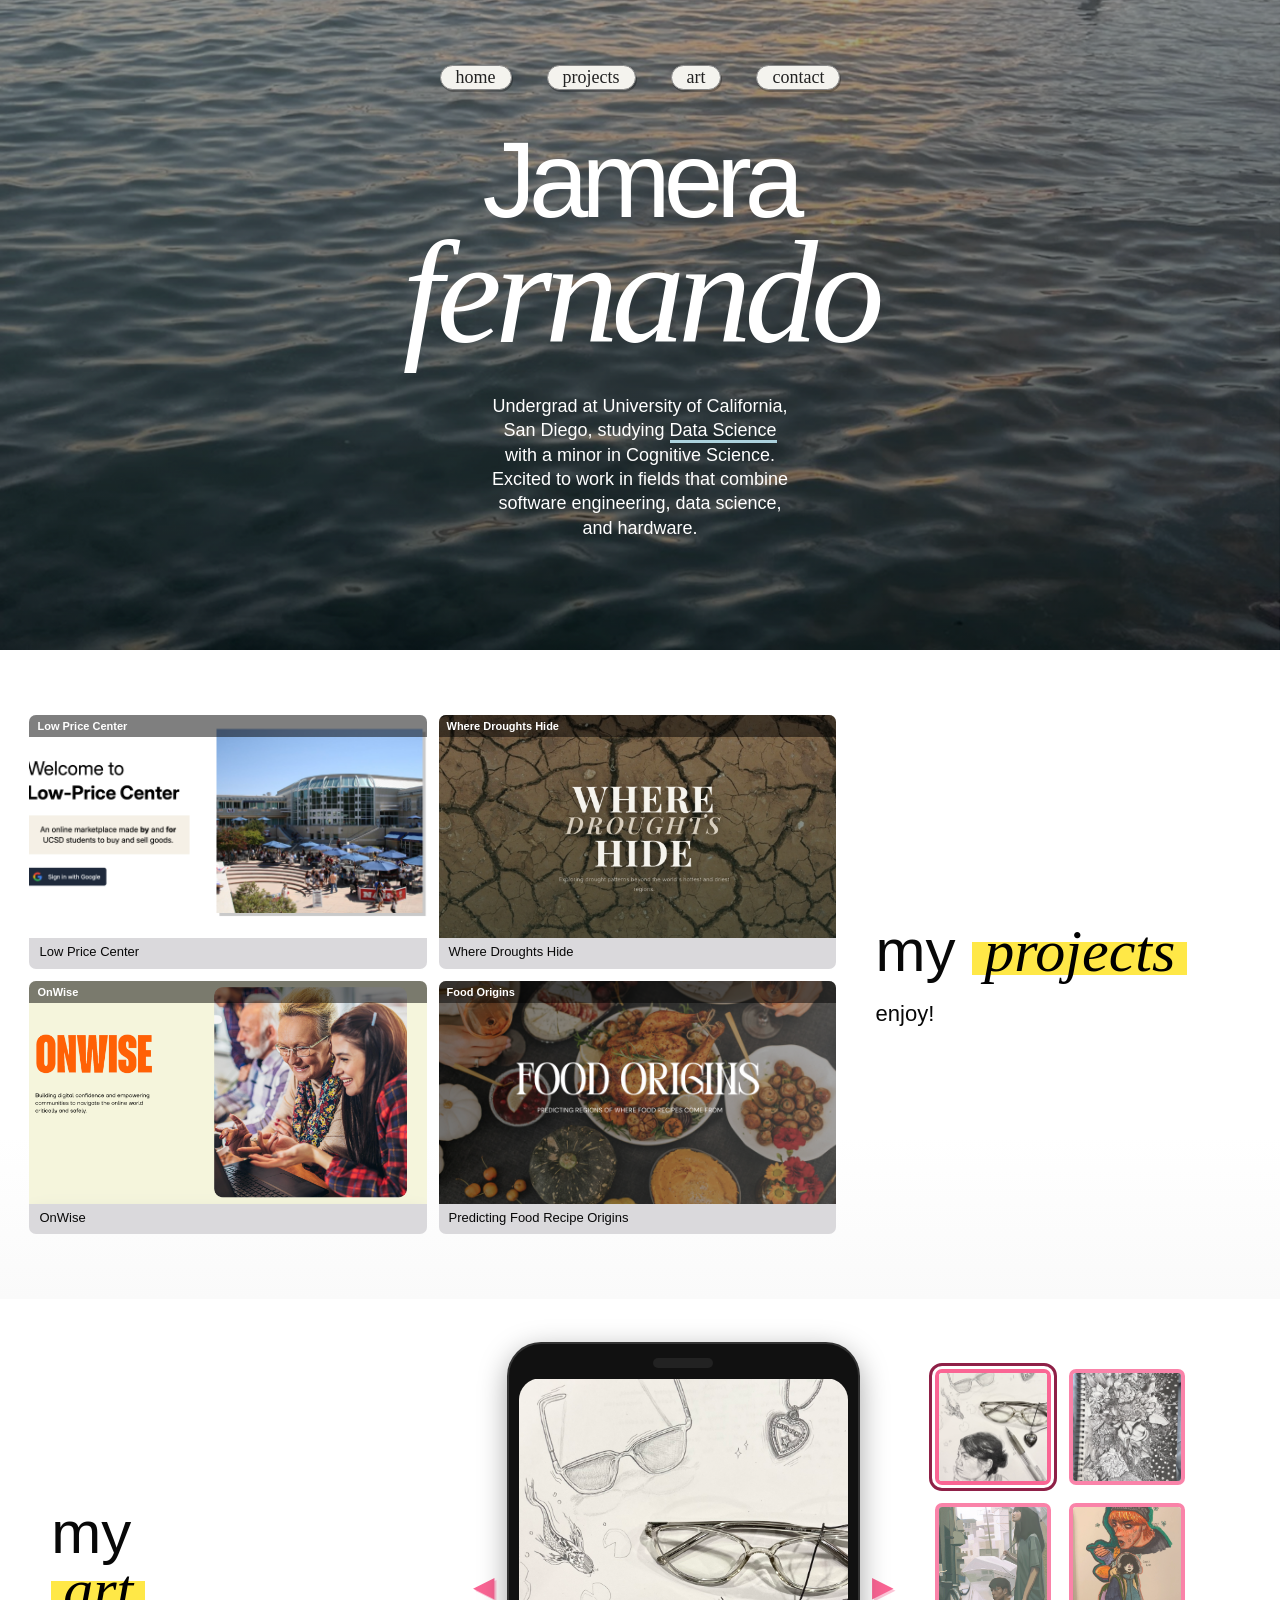
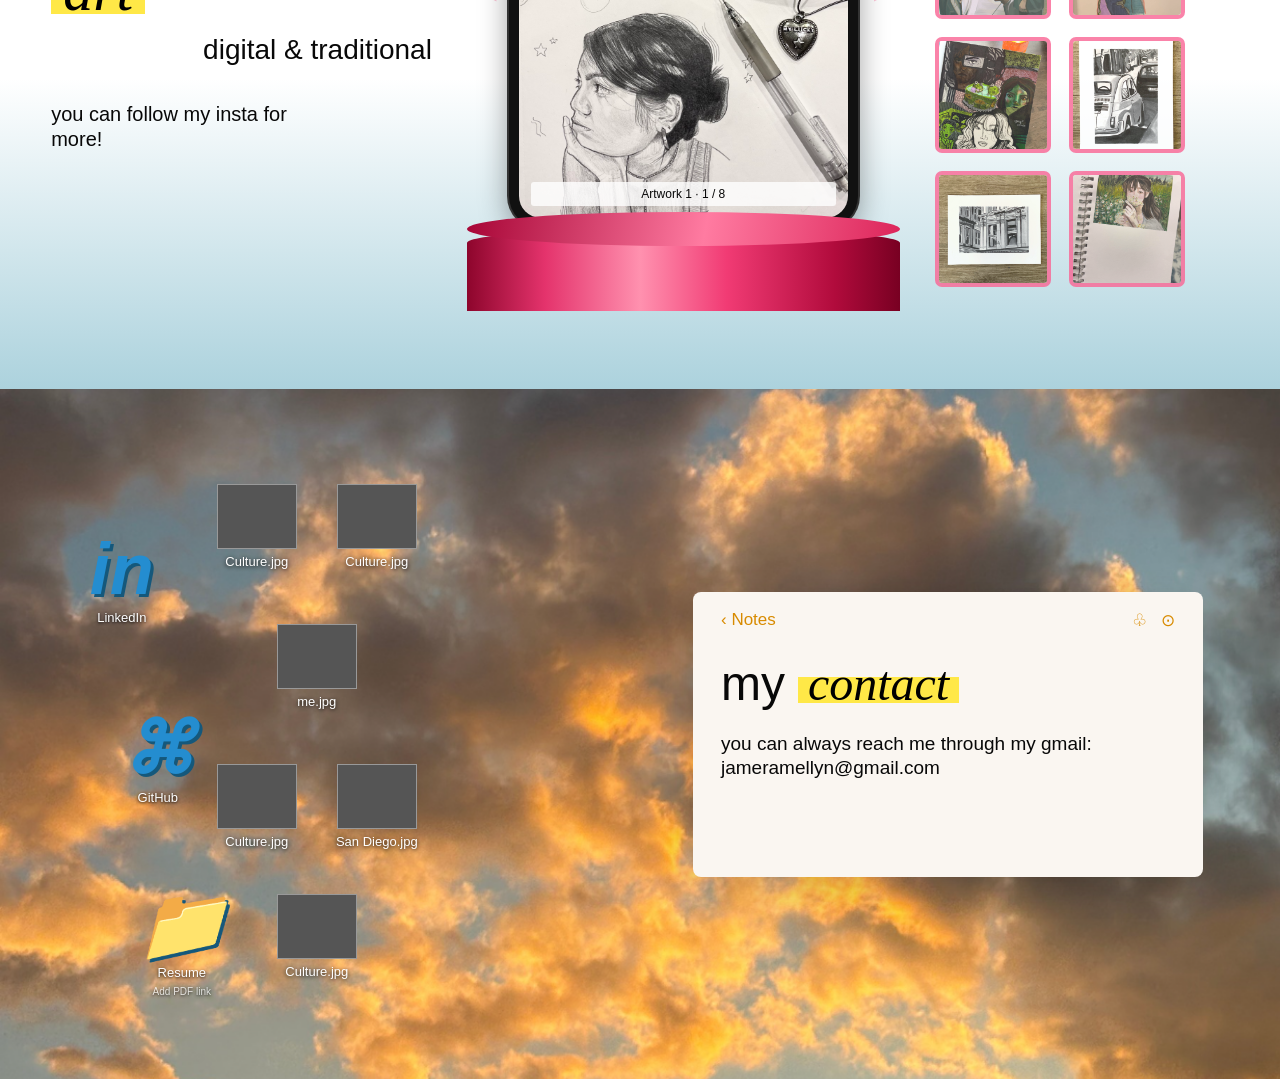
==== commit ee0dd6f6: "added art images and cloud background" ====
--- a/index.html
+++ b/index.html
@@ -52,7 +52,7 @@
       <div class="projects-layout">
 
         <div class="project-grid" id="project-grid">
-          <!-- Populated by index.js, or add cards manually here -->
+          <!-- Populated by index.js -->
         </div>
 
         <div class="projects-intro">
@@ -84,7 +84,7 @@
               <div class="phone-notch" aria-hidden="true"></div>
               <div class="phone-screen">
                 <figure>
-                  <img id="art-main" src="images/art-01.svg" alt="Artwork 1 placeholder">
+                  <img id="art-main" src="images/art1.png" alt="Artwork 1">
                   <figcaption id="art-caption" aria-live="polite">Artwork 1 · 1 / 8</figcaption>
                 </figure>
               </div>
@@ -105,8 +105,7 @@
   <!-- ═══ CONTACT ═══ -->
   <section id="contact" class="section contact-section" aria-labelledby="contact-title">
     <div class="contact-bg" aria-hidden="true">
-      <!-- Replace with: <img src="images/clouds.jpg" alt=""> -->
-      <span class="contact-bg-label">cloud image</span>
+      <img src="images/cloud.png" alt="">
     </div>
     <div class="contact-inner">
 
@@ -120,13 +119,11 @@
           <span class="icon-label">GitHub</span>
         </a>
         <div class="desktop-icon icon-resume">
-          <!-- Replace href and remove <div> wrapper when you have the PDF link -->
           <div class="icon-img">📁</div>
           <span class="icon-label">Resume</span>
           <small class="icon-note">Add PDF link</small>
         </div>
 
-        <!-- Desktop photo thumbnails — replace src values with your images -->
         <div id="desktop-photos" class="desktop-photos"></div>
       </div>
 
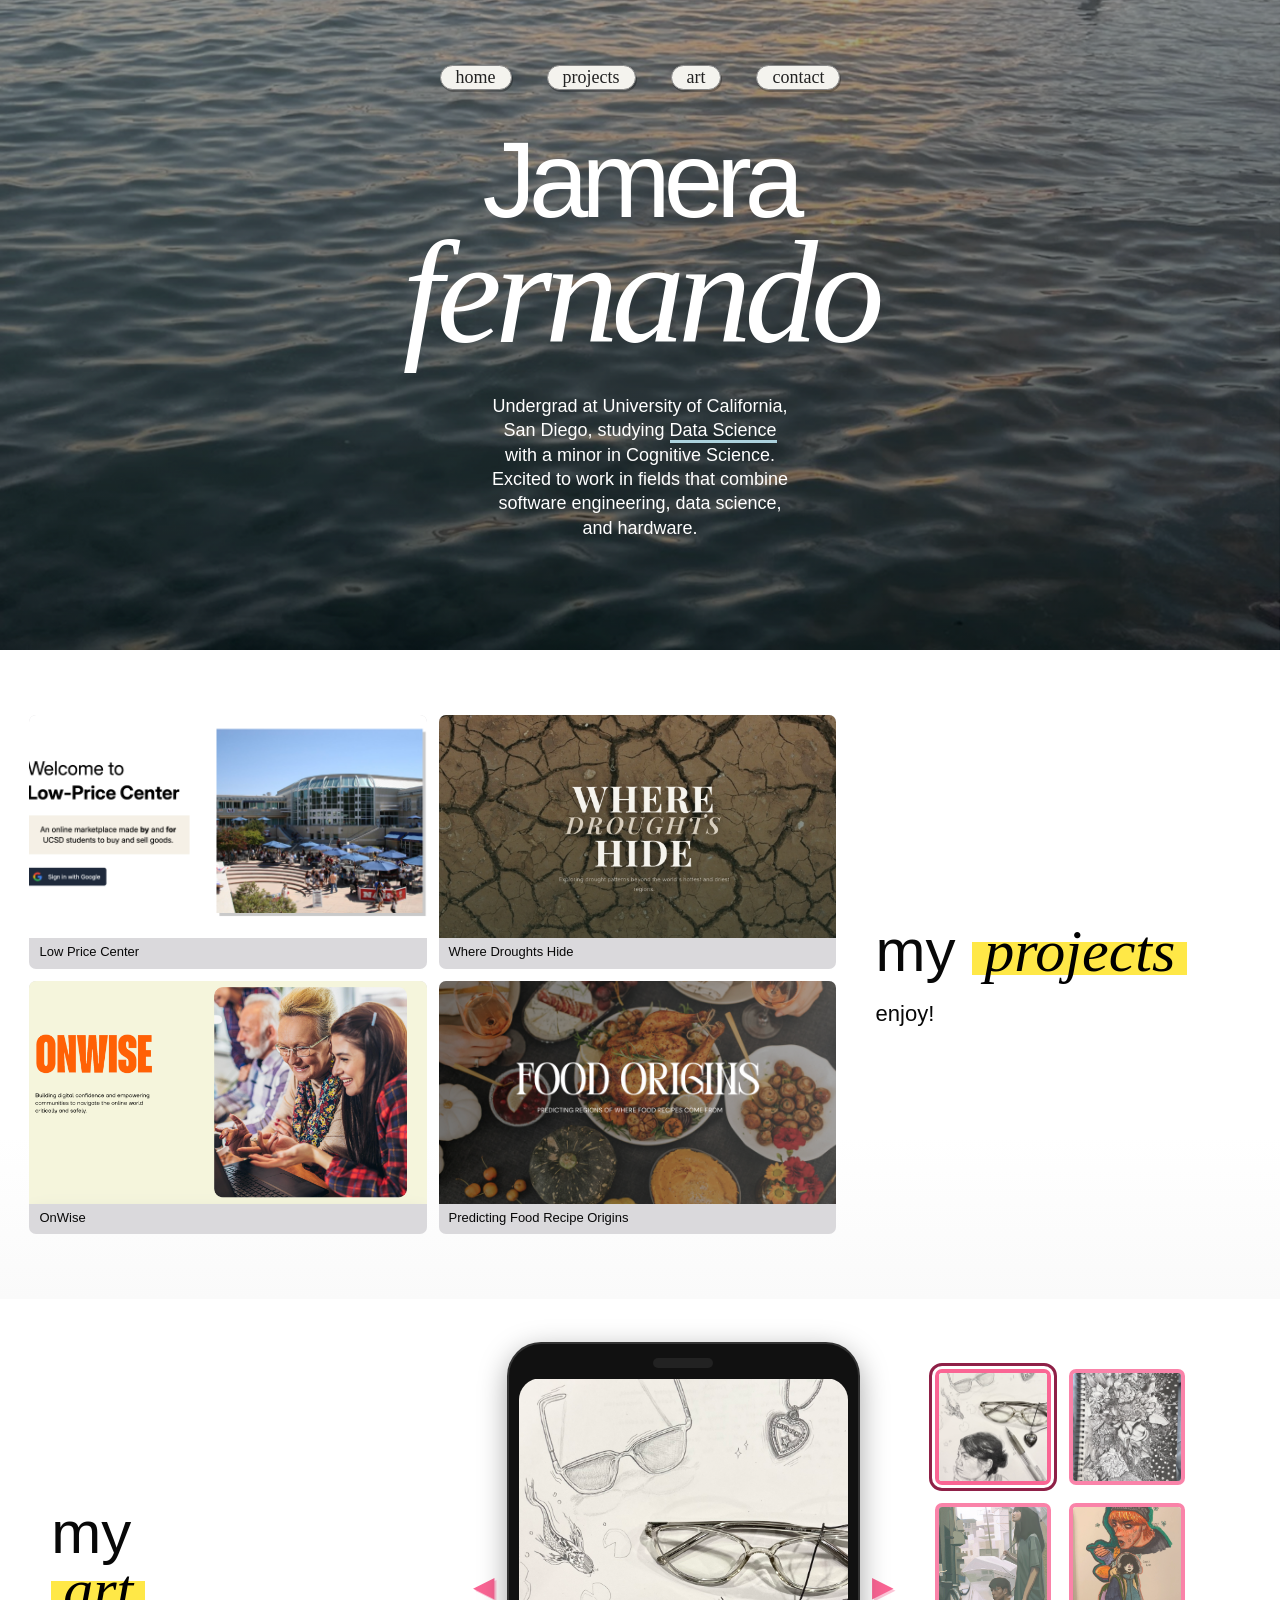
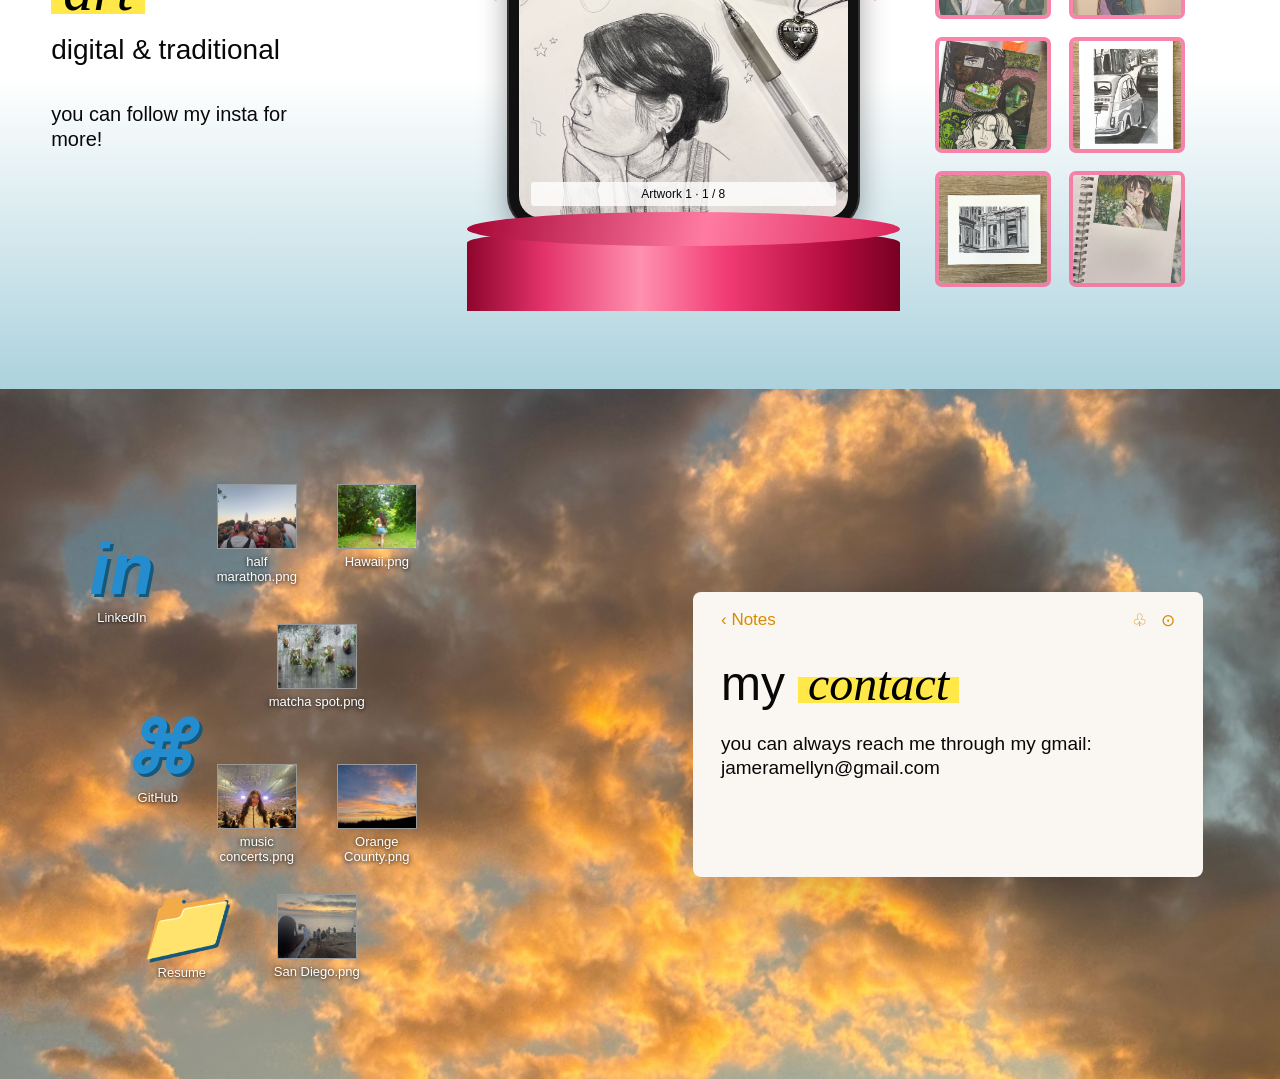
==== commit 646ae628: "fixed small bugs" ====
--- a/index.html
+++ b/index.html
@@ -118,11 +118,10 @@
           <div class="icon-img">⌘</div>
           <span class="icon-label">GitHub</span>
         </a>
-        <div class="desktop-icon icon-resume">
+        <a class="desktop-icon icon-resume" href="Jamera_Fernando .pdf" target="_blank" rel="noopener noreferrer" aria-label="Resume PDF">
           <div class="icon-img">📁</div>
           <span class="icon-label">Resume</span>
-          <small class="icon-note">Add PDF link</small>
-        </div>
+        </a>
 
         <div id="desktop-photos" class="desktop-photos"></div>
       </div>
--- a/style.css
+++ b/style.css
@@ -250,7 +250,7 @@
 
 .art-subtitle {
   font-size: 28px;
-  text-align: right;
+  text-align: left;
   margin-bottom: 35px;
 }
 
@@ -700,15 +700,7 @@
 }
 
 .project-thumb-label {
-  position: absolute;
-  top: 0;
-  left: 0;
-  right: 0;
-  background: rgba(0, 0, 0, 0.5);
-  color: #fff;
-  font-size: 11px;
-  font-weight: bold;
-  padding: 5px 8px;
+  display: none;
 }
 
 .project-meta {
@@ -839,40 +831,32 @@
 .contact-section {
   position: relative;
   min-height: 690px;
-  background: #b6cbd4 center / cover;
+  background: #b6cbd4;
+}
+
+.contact-bg {
+  position: absolute;
+  inset: 0;
+  overflow: hidden;
+  z-index: 0;
+}
+
+.contact-bg img {
+  width: 100%;
+  height: 100%;
+  object-fit: cover;
+  display: block;
+}
+
+.contact-inner {
+  position: relative;
+  z-index: 1;
   display: grid;
   grid-template-columns: 1.1fr 1fr;
   align-items: center;
   gap: 55px;
   padding: 65px 6%;
-}
-
-.contact-bg {
-  position: absolute;
-  inset: 0;
-  overflow: hidden;
-}
-
-.contact-bg img {
-  width: 100%;
-  height: 100%;
-  object-fit: cover;
-}
-
-.contact-bg-label {
-  position: absolute;
-  bottom: 10px;
-  right: 15px;
-  font-size: 11px;
-  letter-spacing: .08em;
-  opacity: .65;
-  color: #fff;
-}
-
-.contact-inner {
-  position: relative;
-  z-index: 1;
-  display: contents; /* lets children participate in the parent grid */
+  min-height: 690px;
 }
 
 /* Desktop icon area */
@@ -1014,7 +998,7 @@
 @media (min-width: 1400px) {
   .projects-section,
   .art-section,
-  .contact-section {
+  .contact-inner {
     padding-left: max(4%, calc((100vw - 1350px) / 2));
     padding-right: max(4%, calc((100vw - 1350px) / 2));
   }
@@ -1059,10 +1043,11 @@
     height: 320px;
   }
 
-  .contact-section {
+  .contact-inner {
     grid-template-columns: 1fr;
     padding: 40px 25px;
     gap: 15px;
+    min-height: unset;
   }
 
   .desktop-area {
